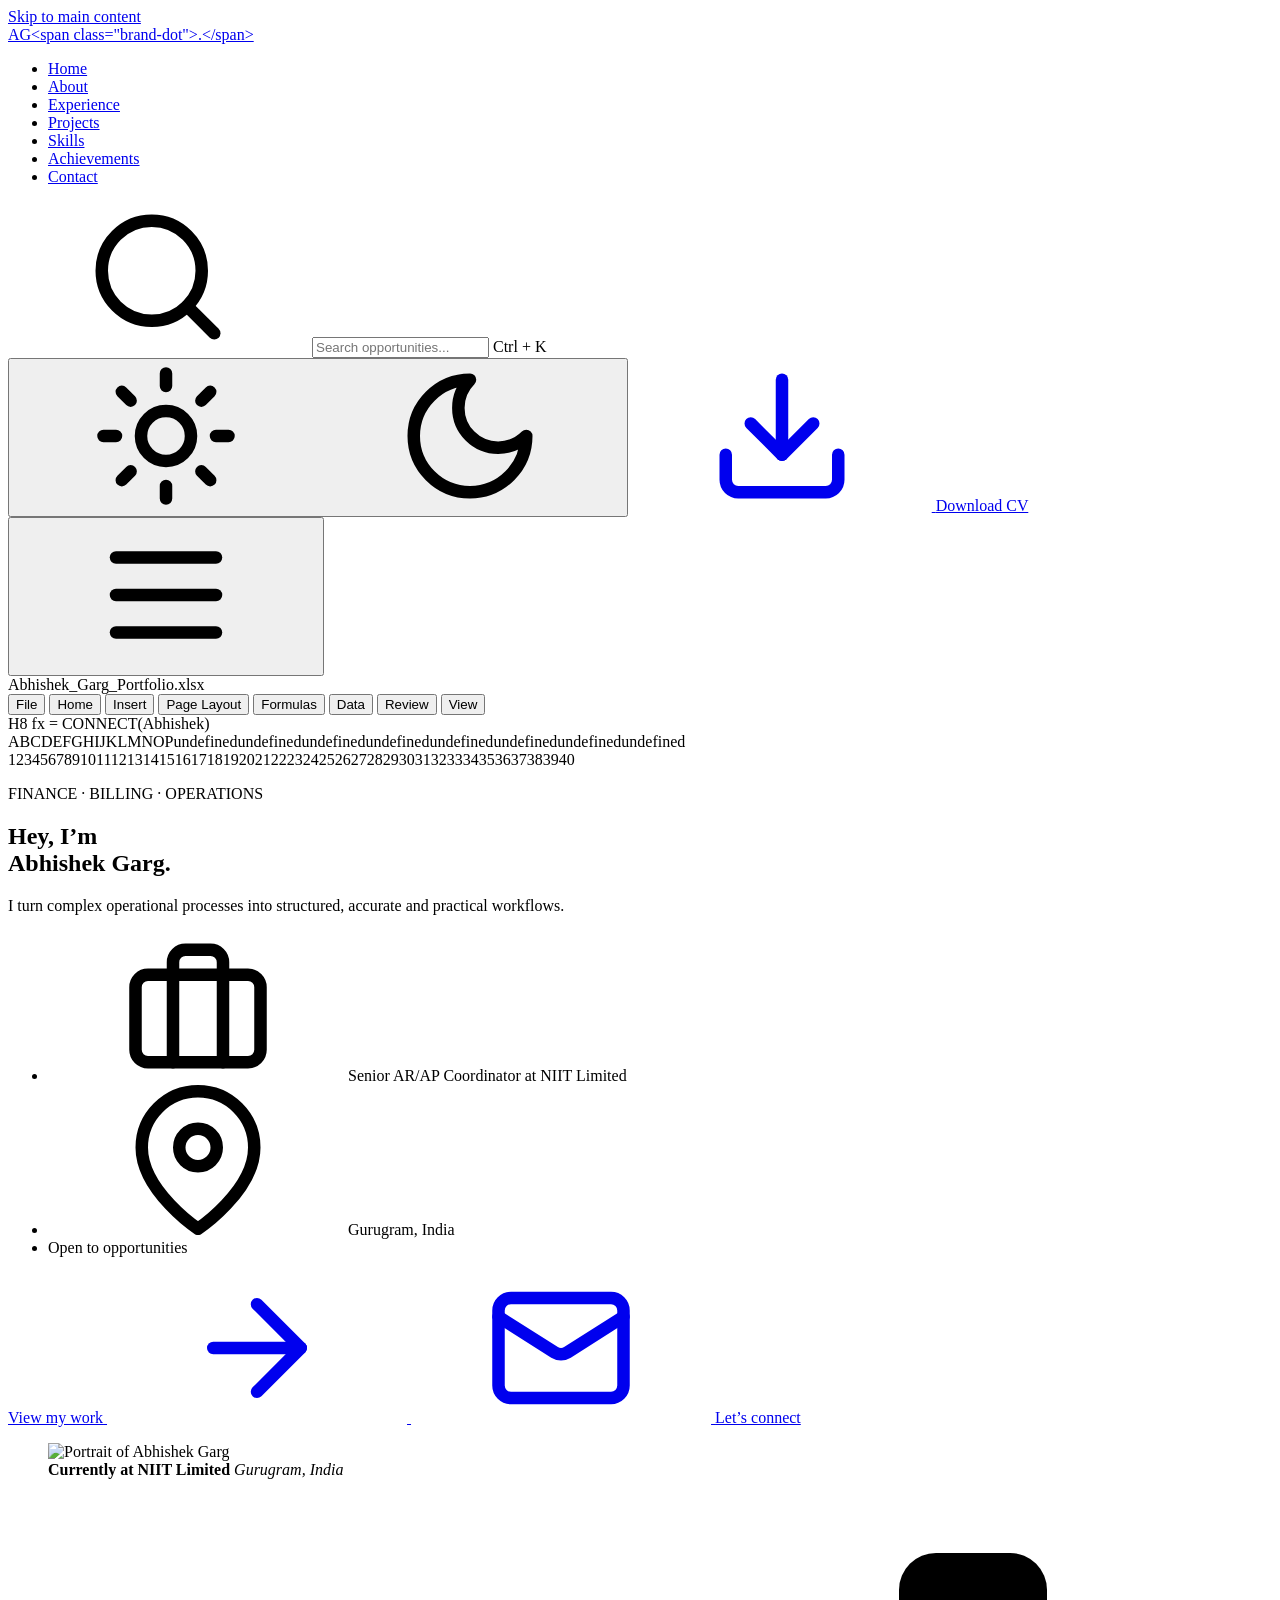
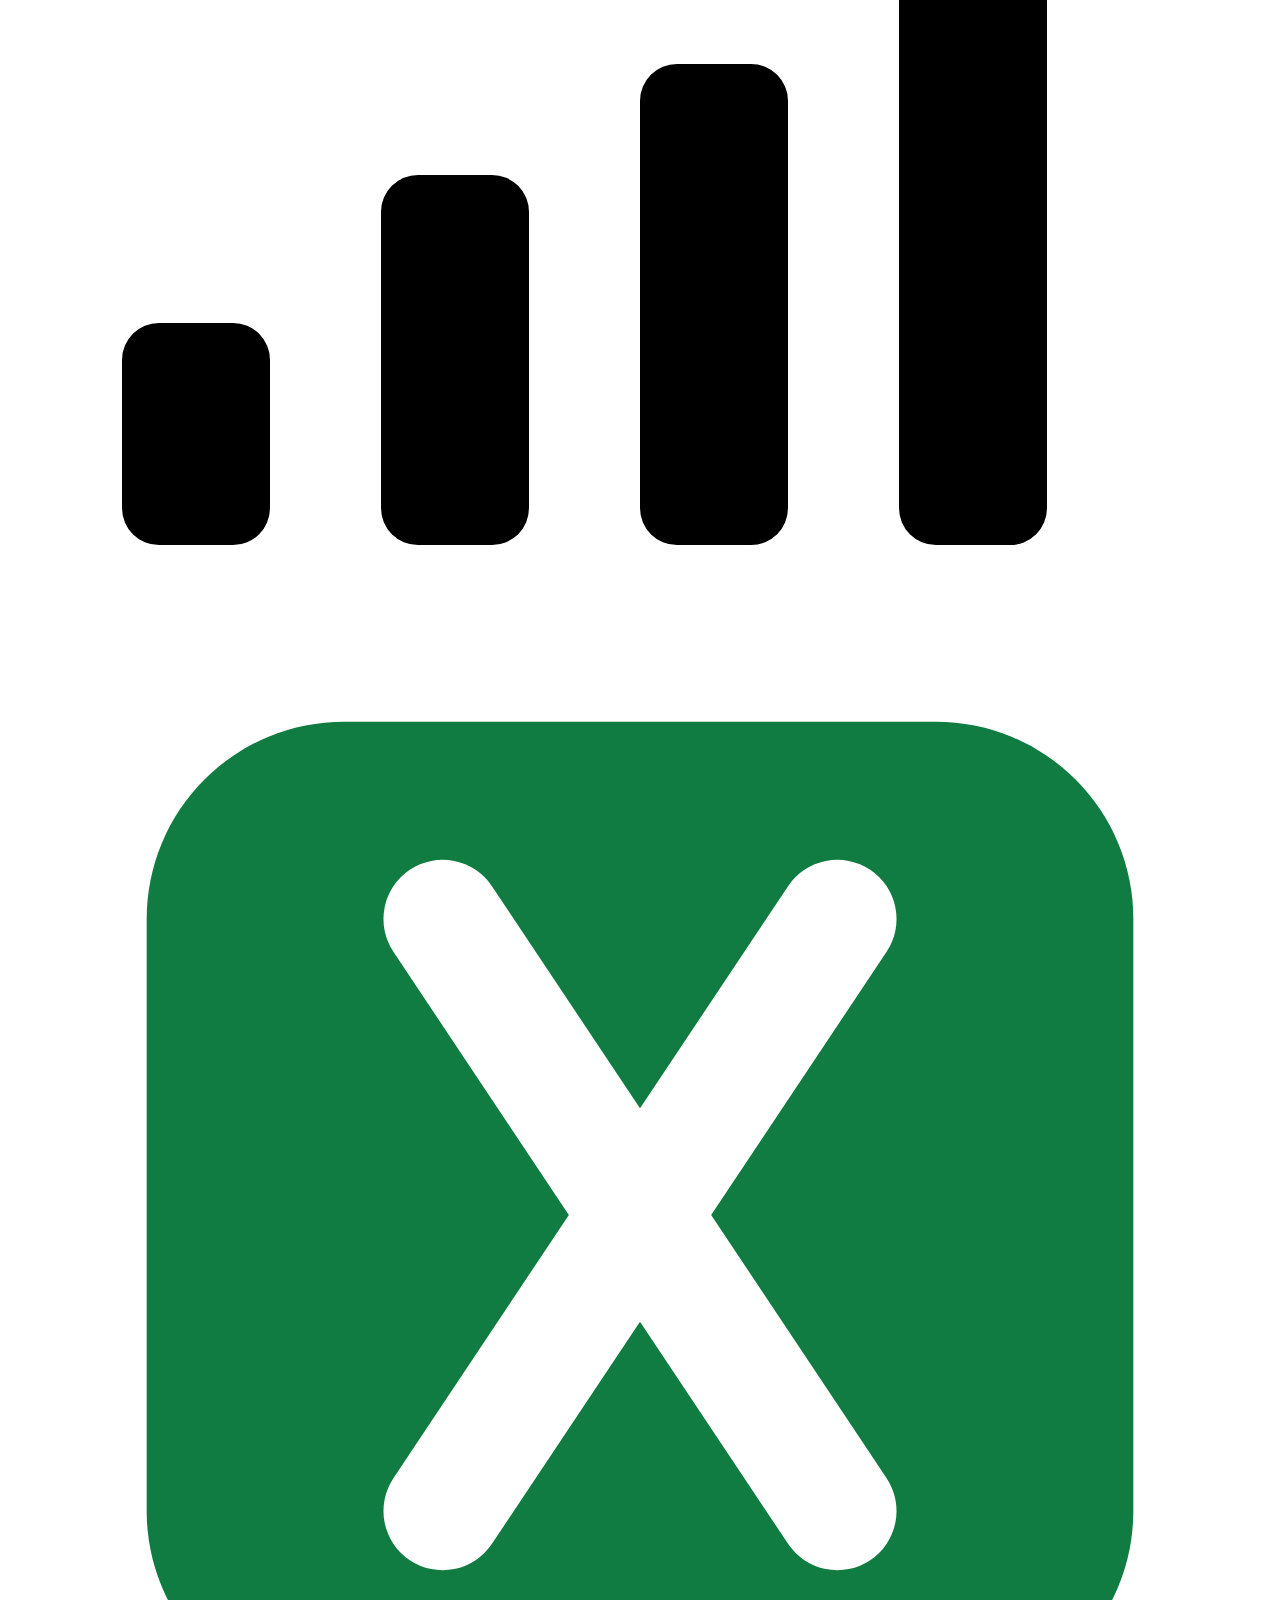
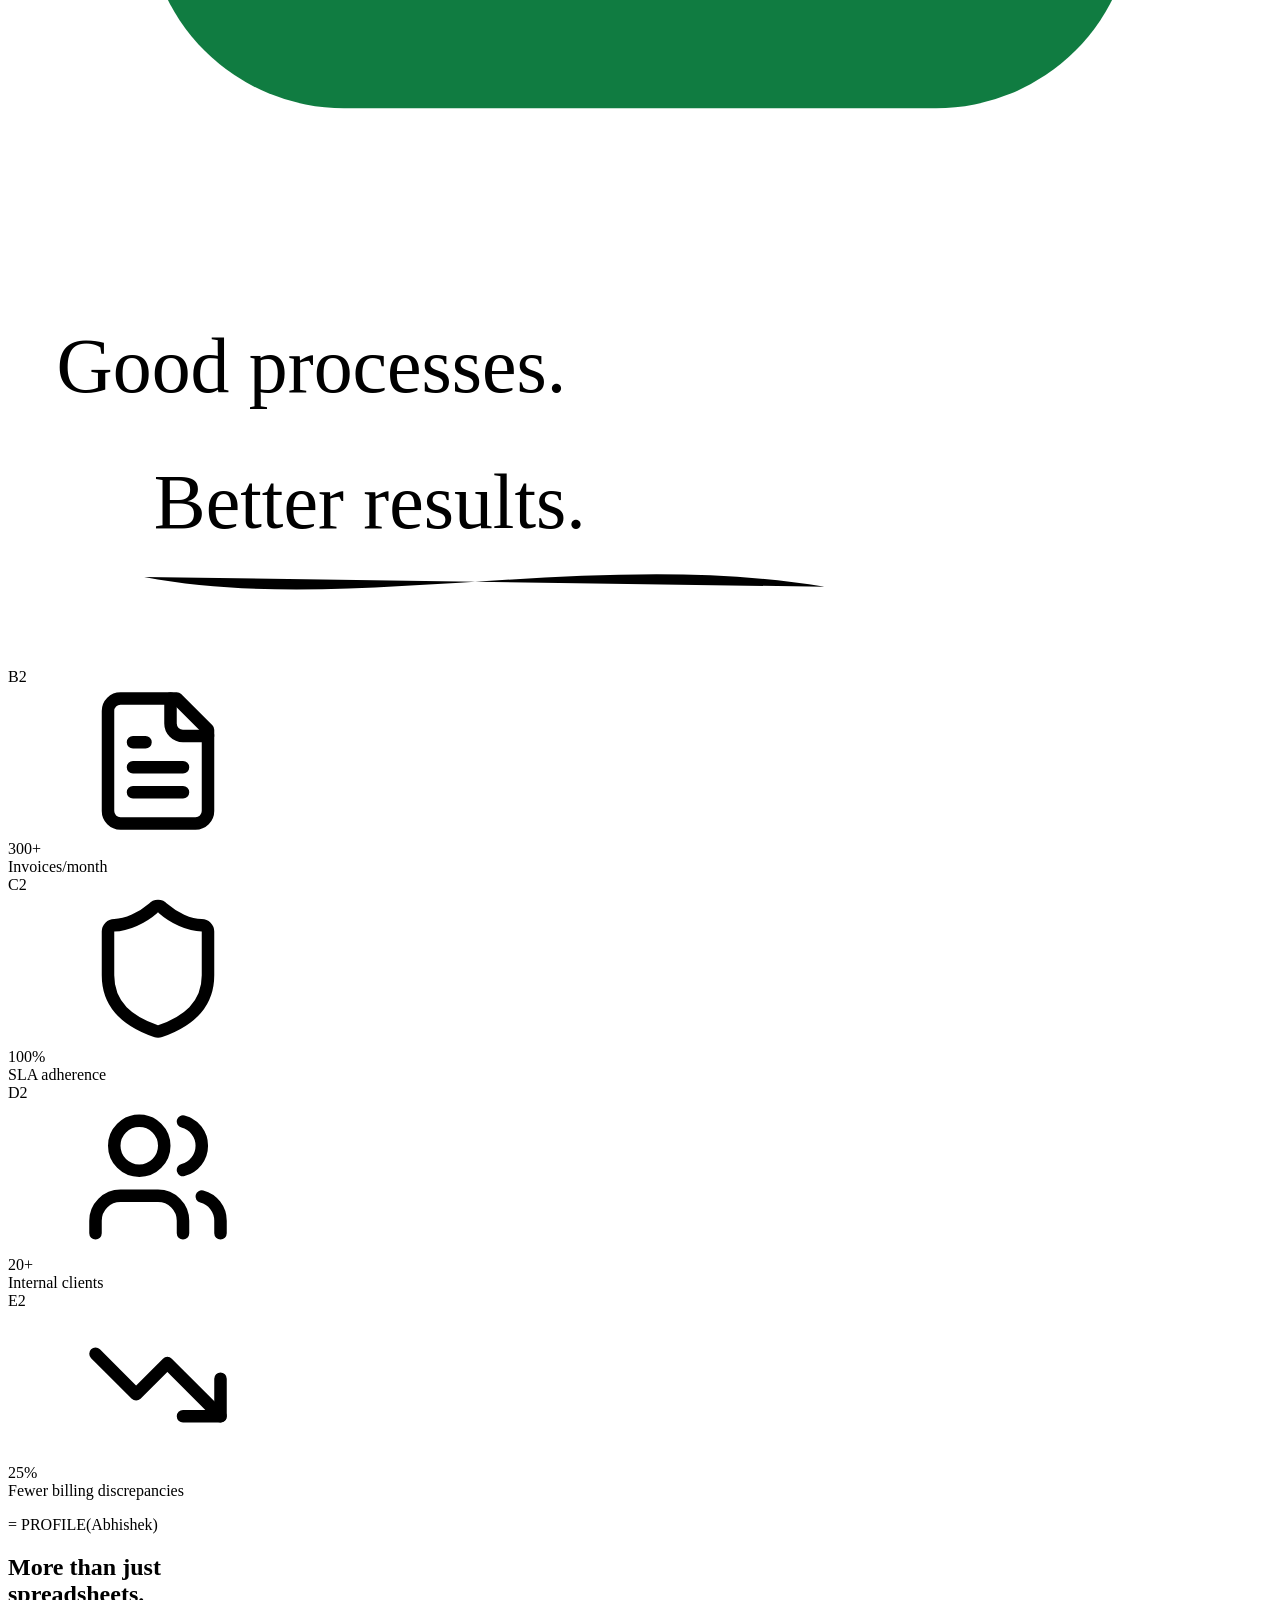
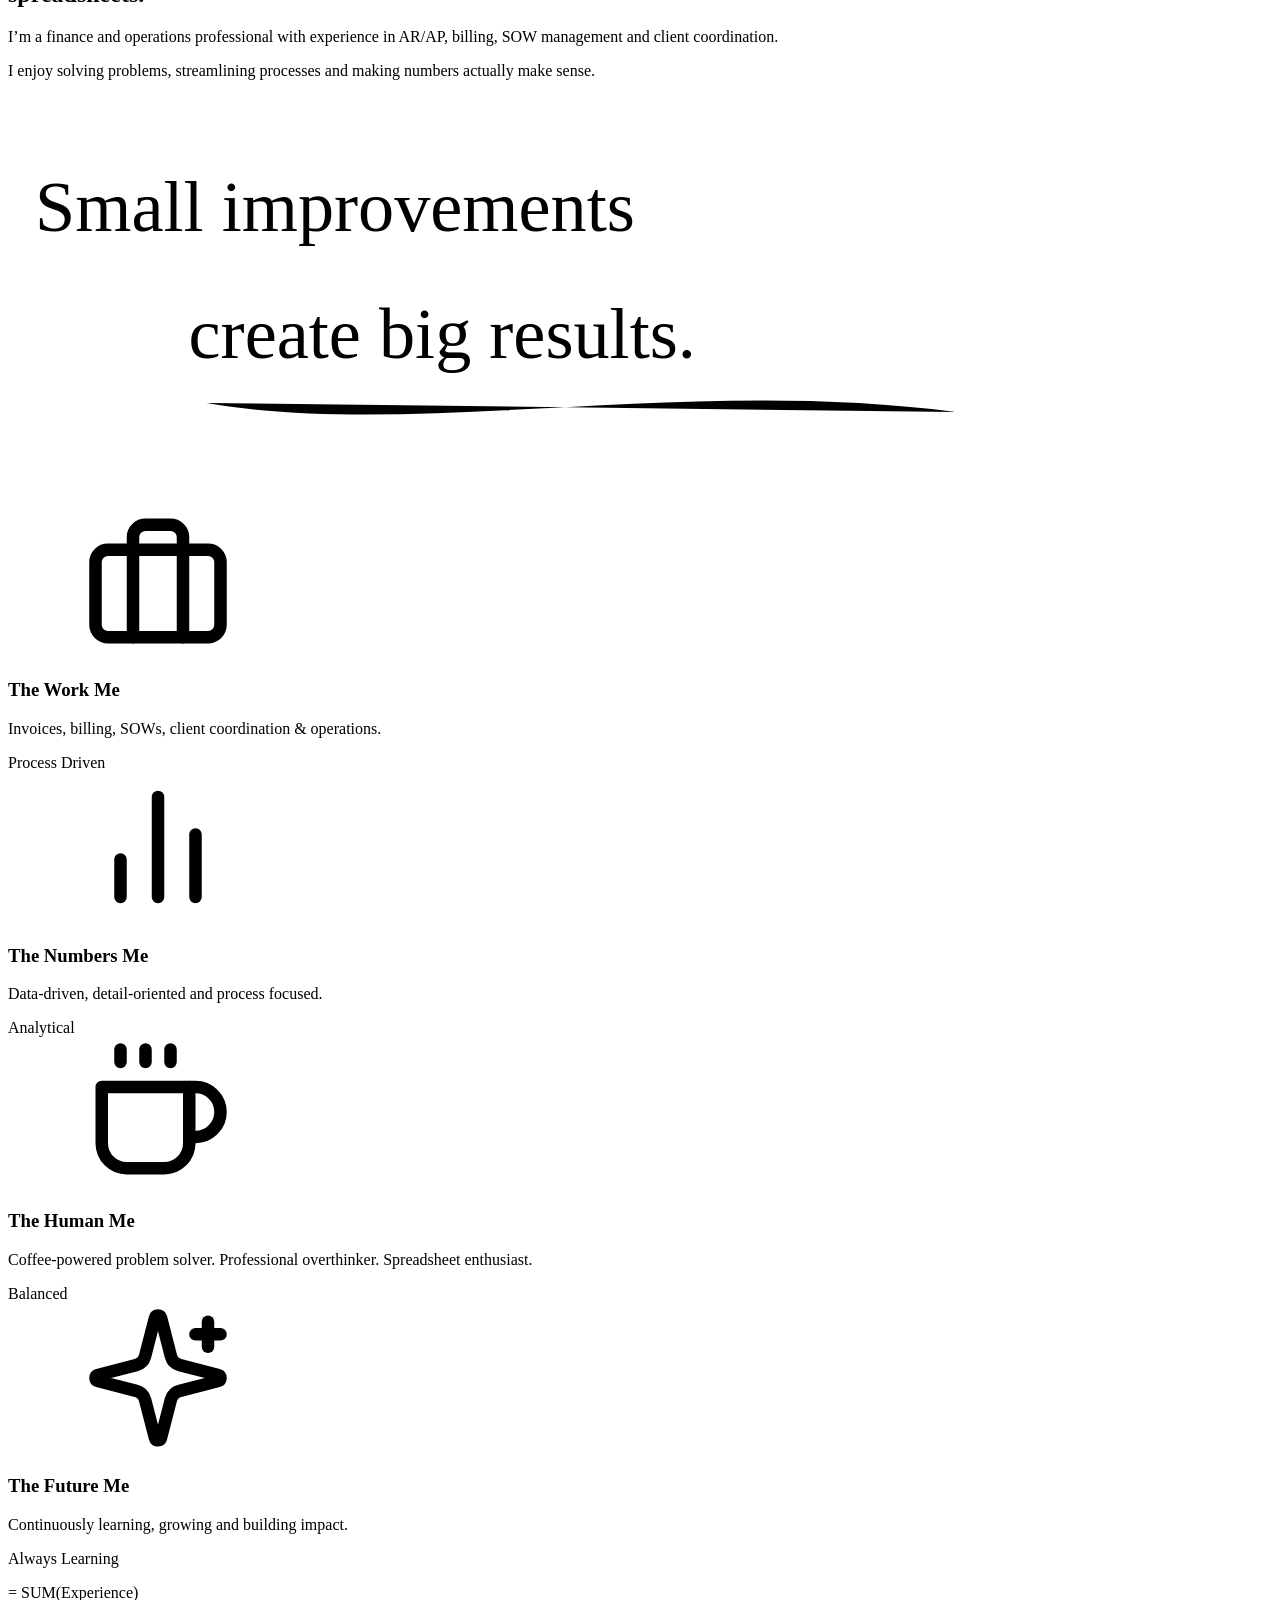
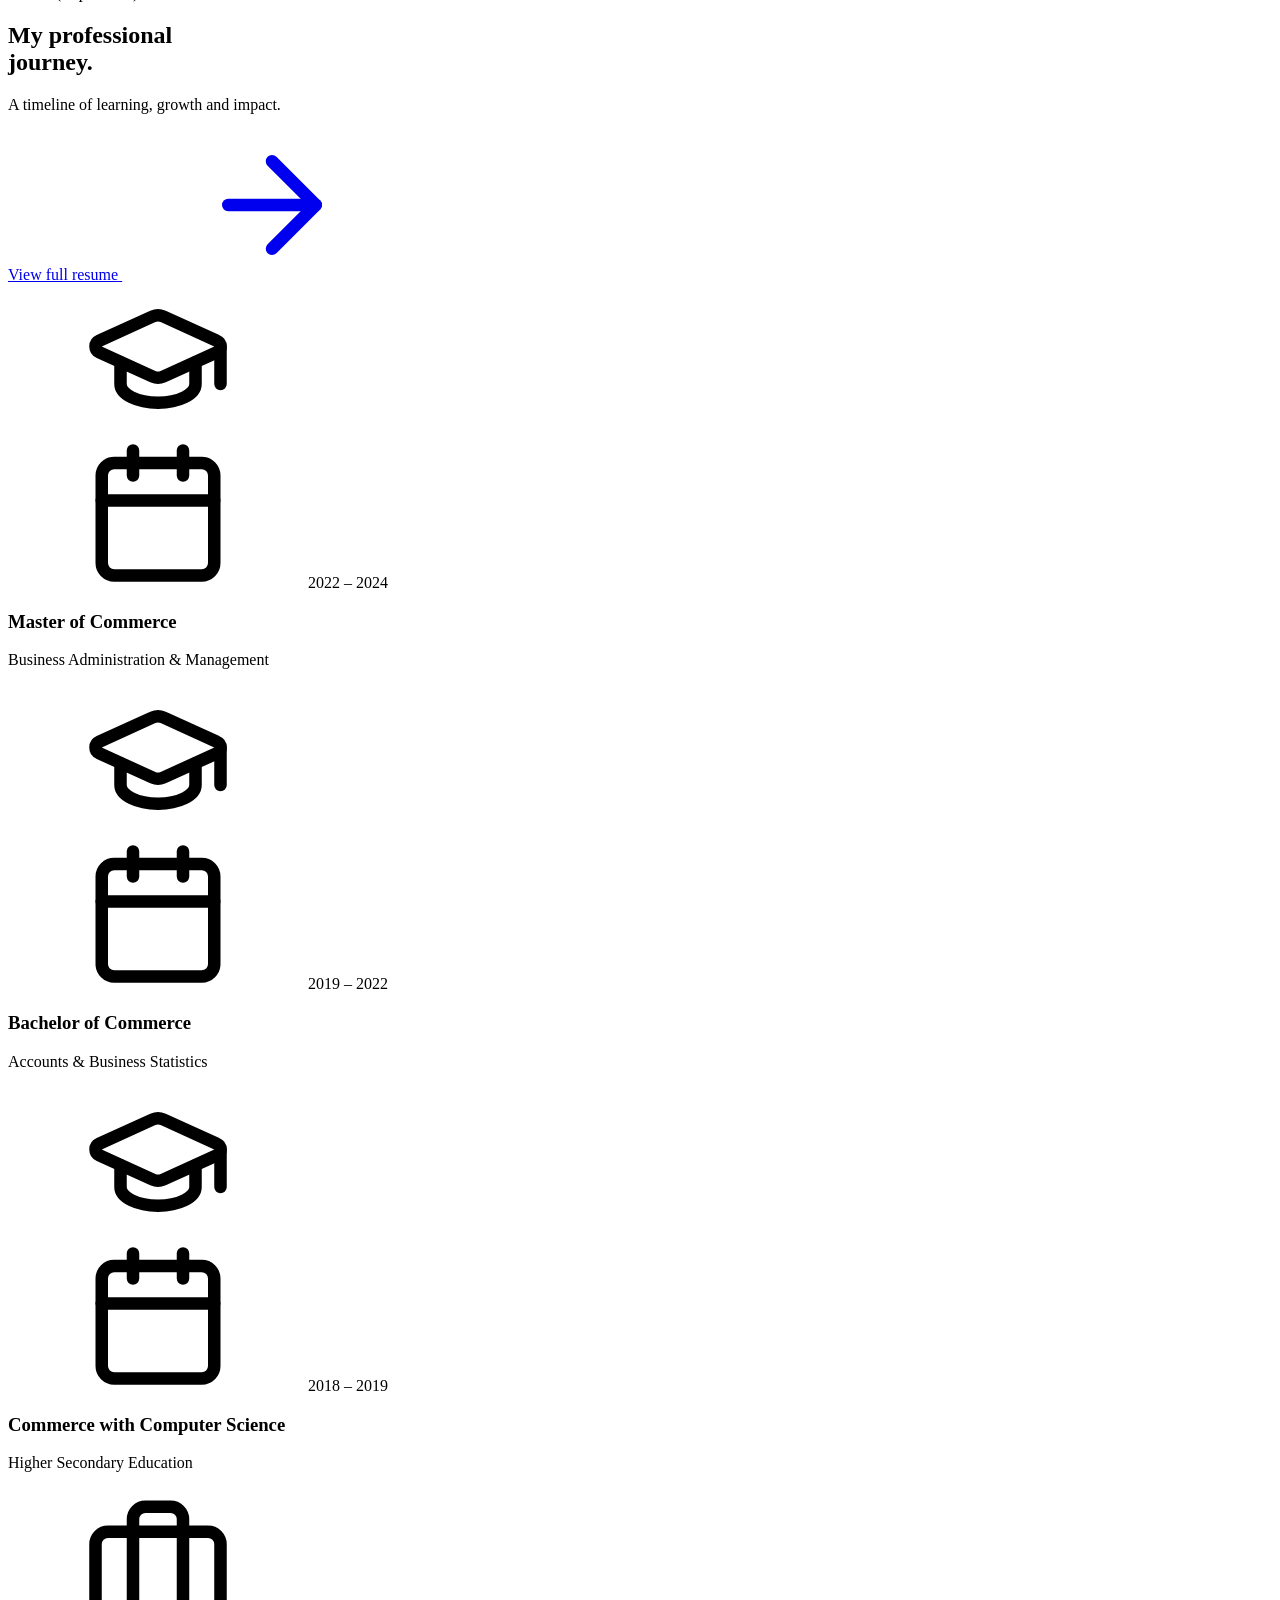
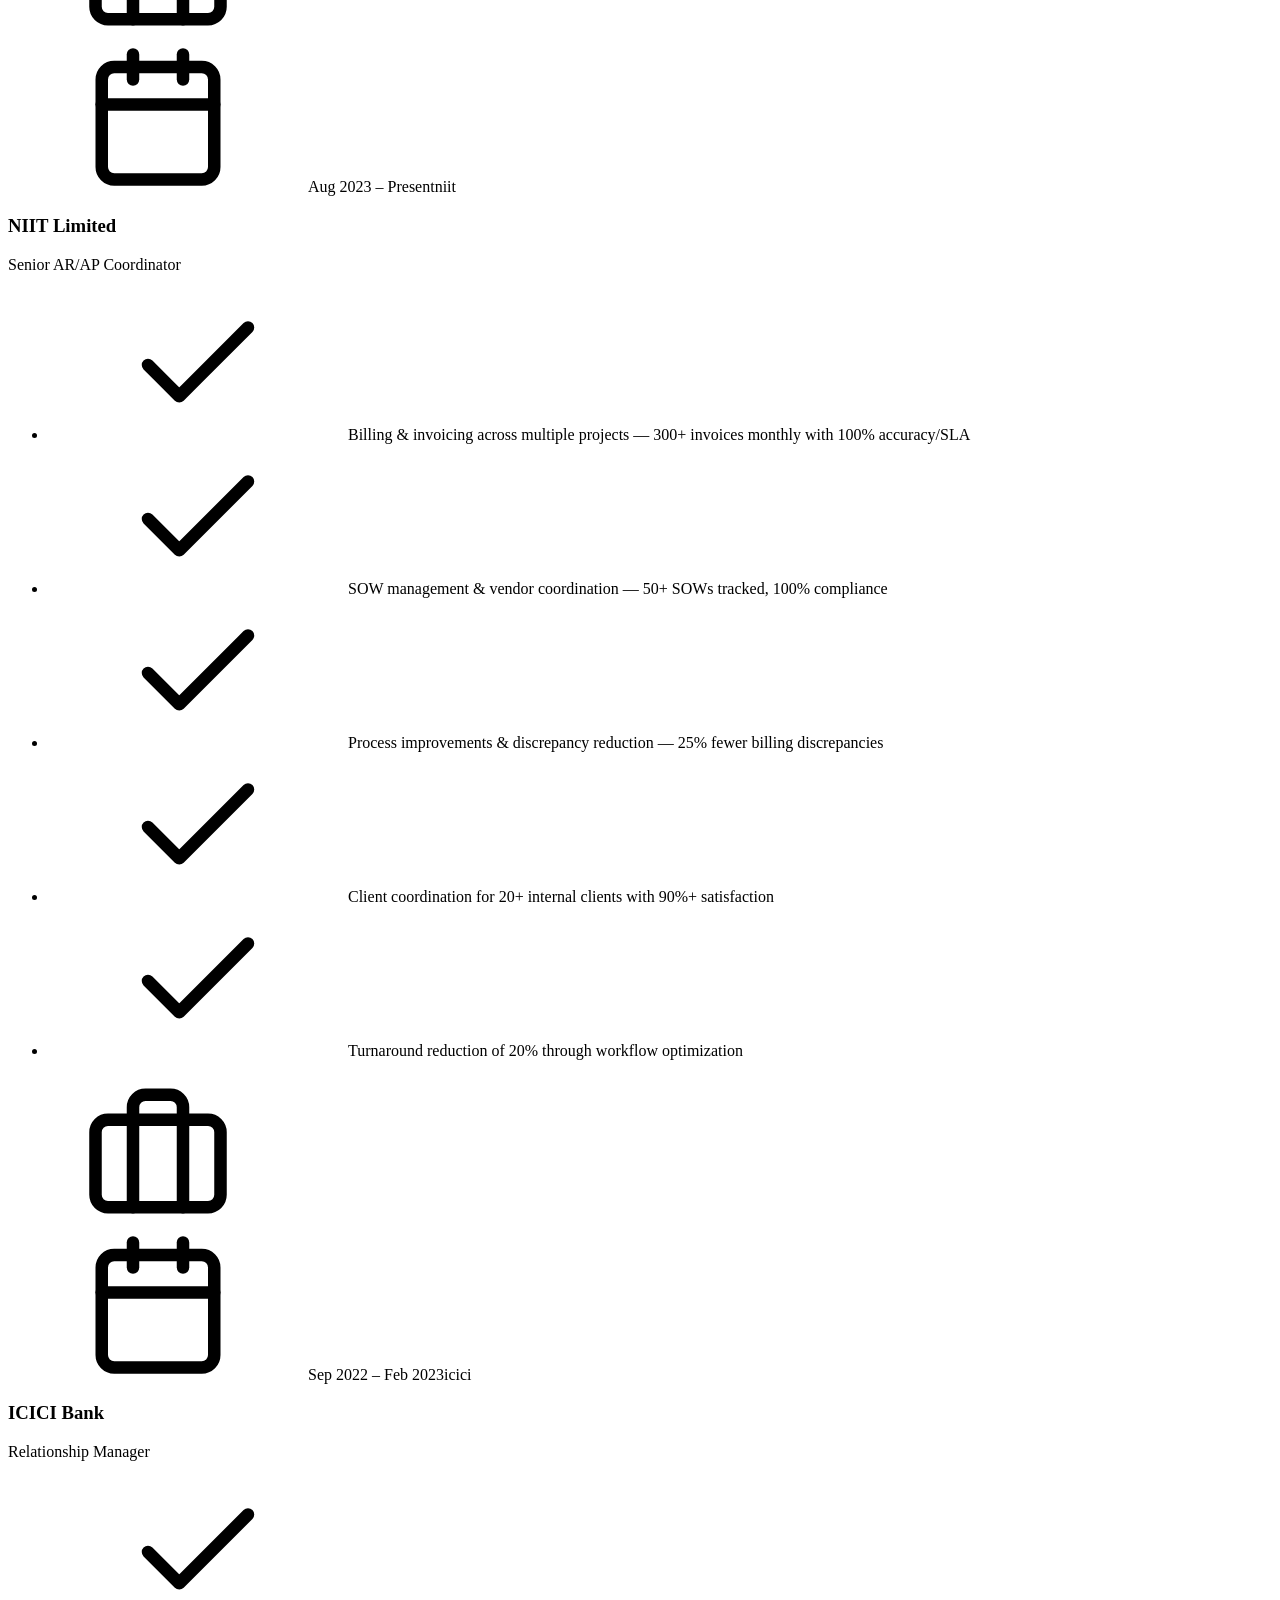
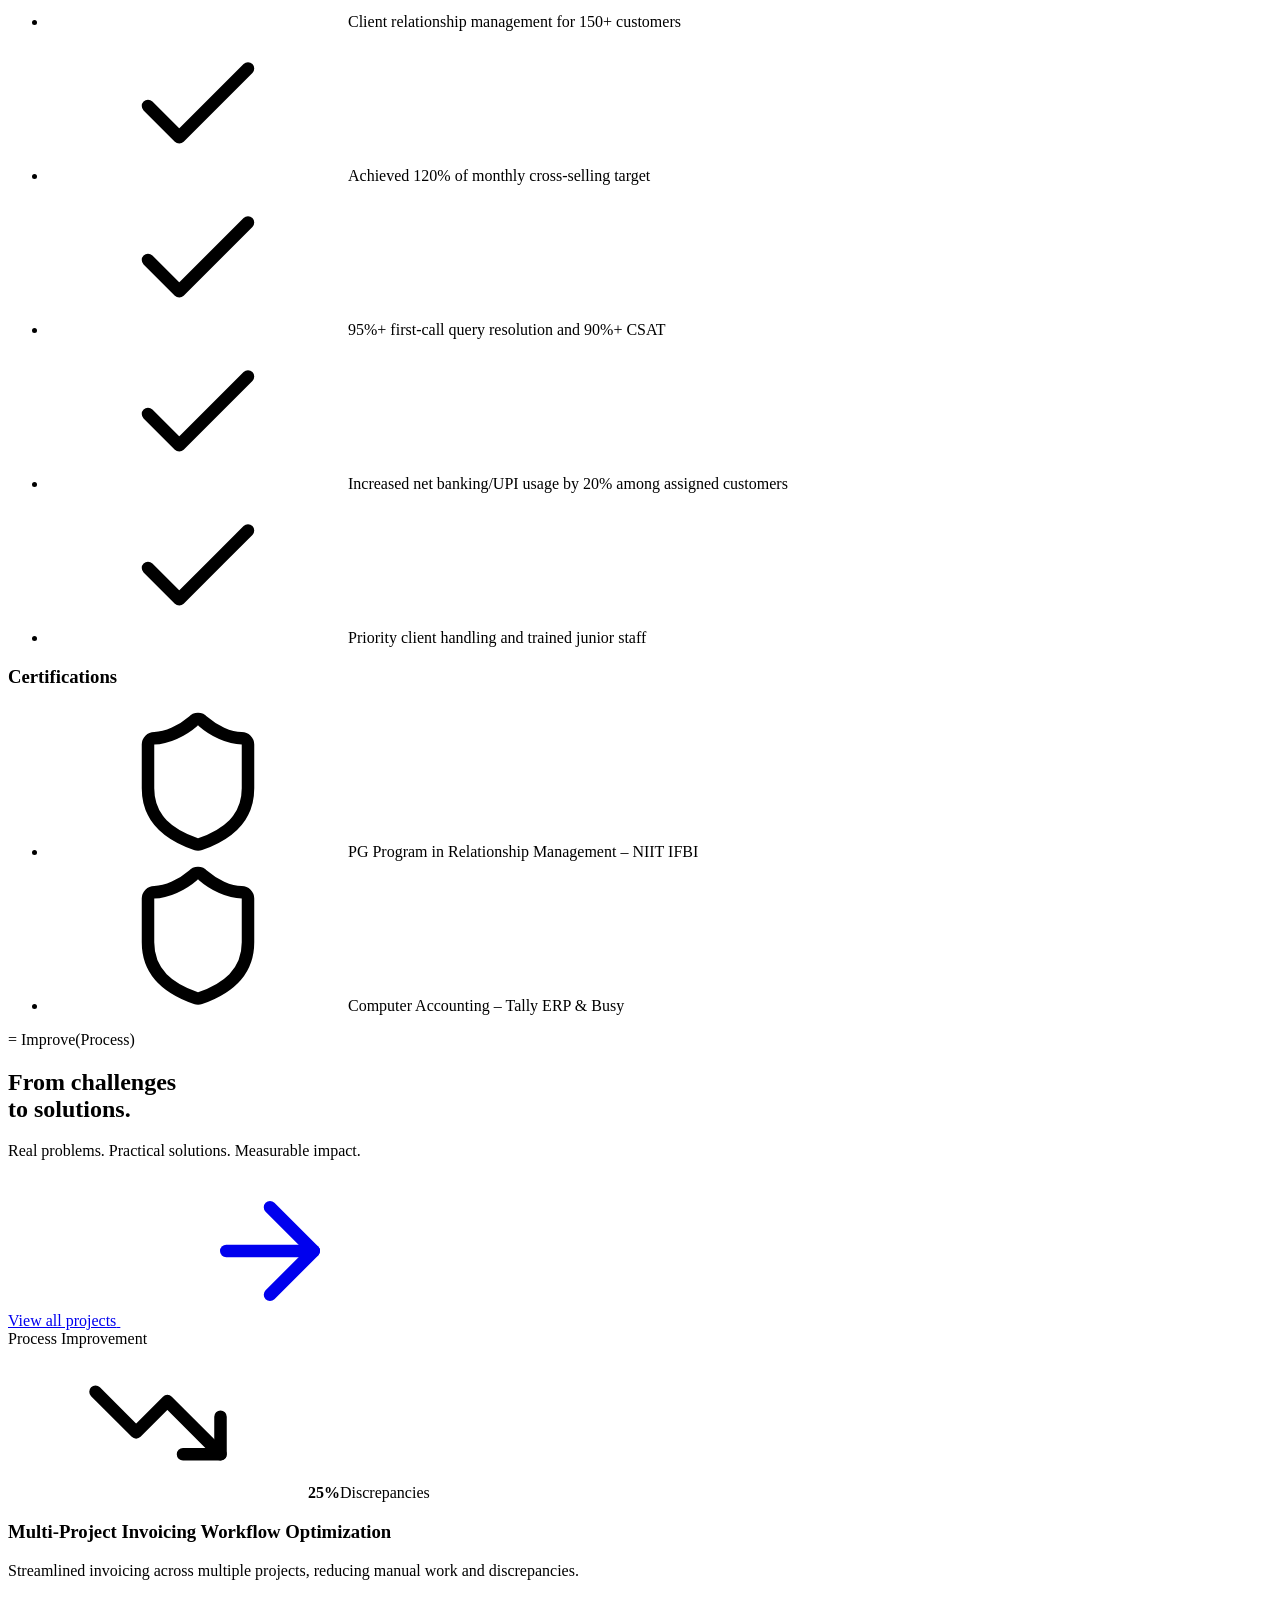
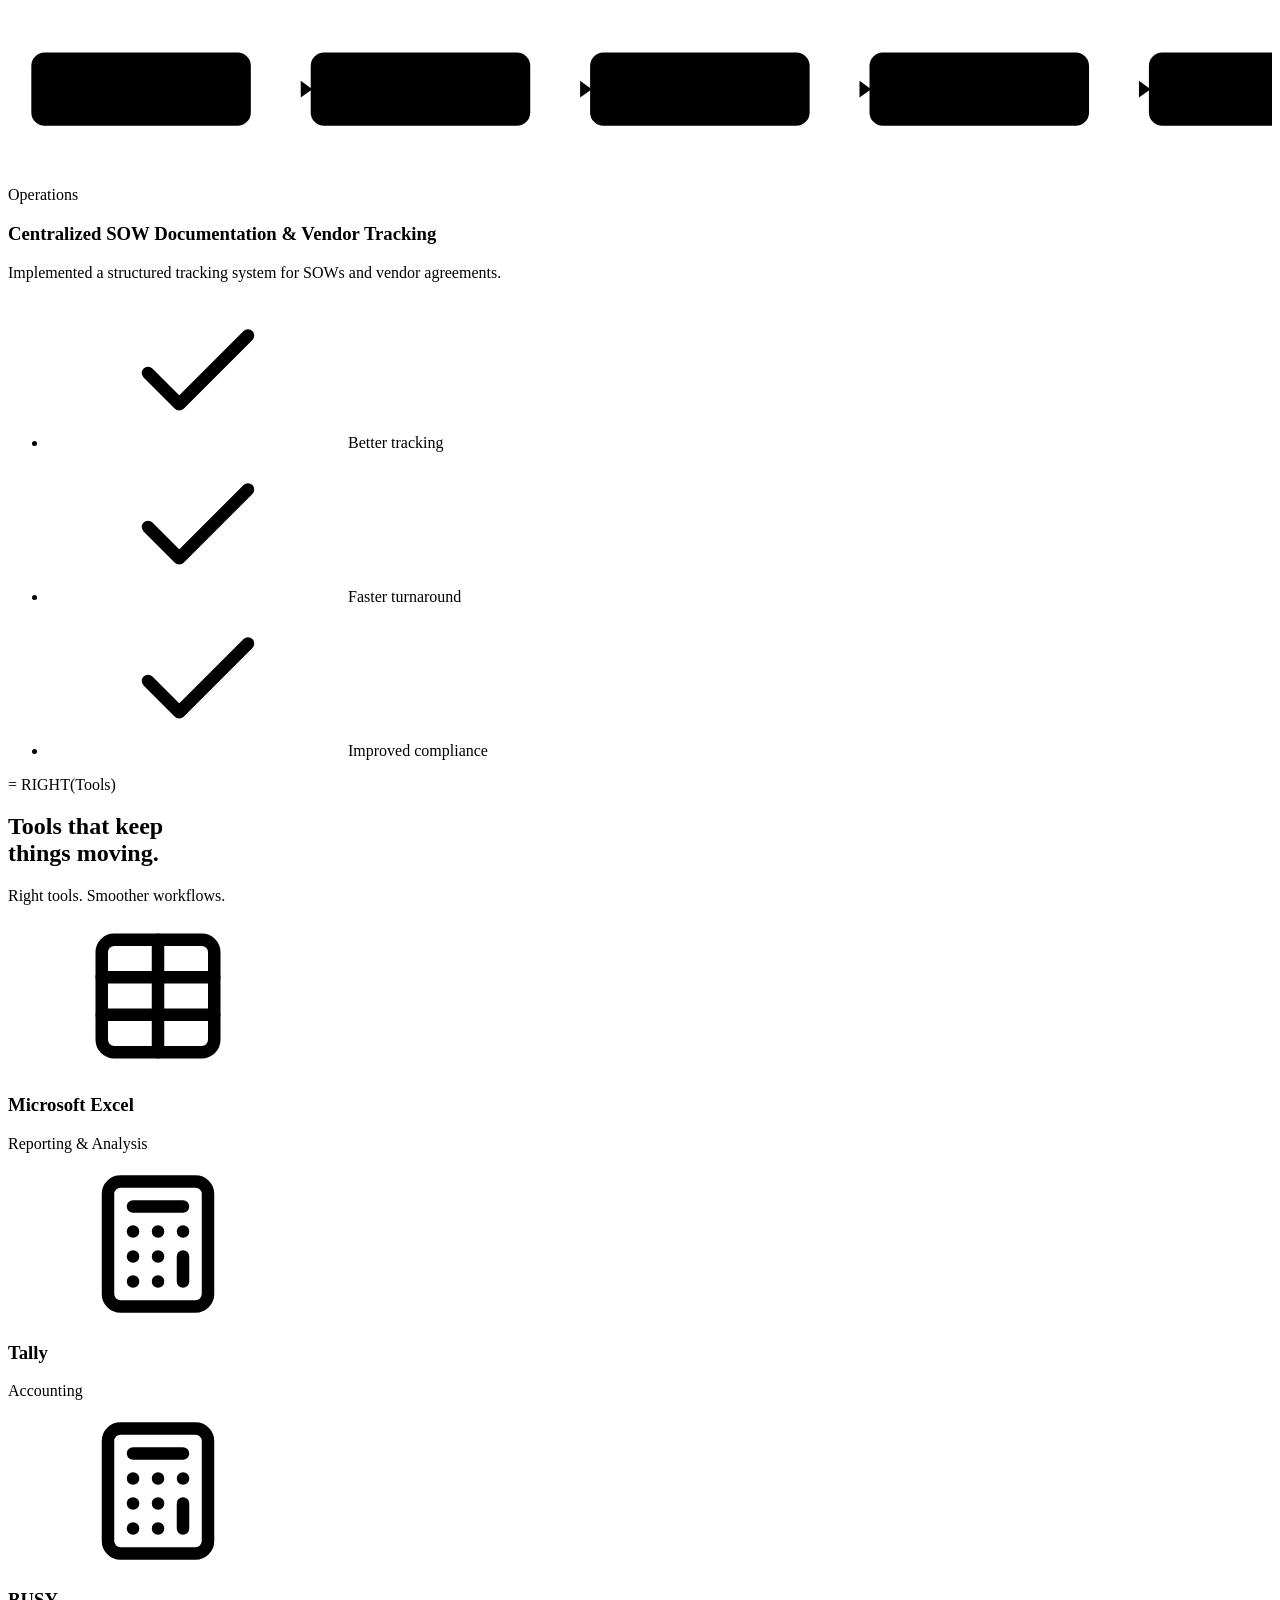
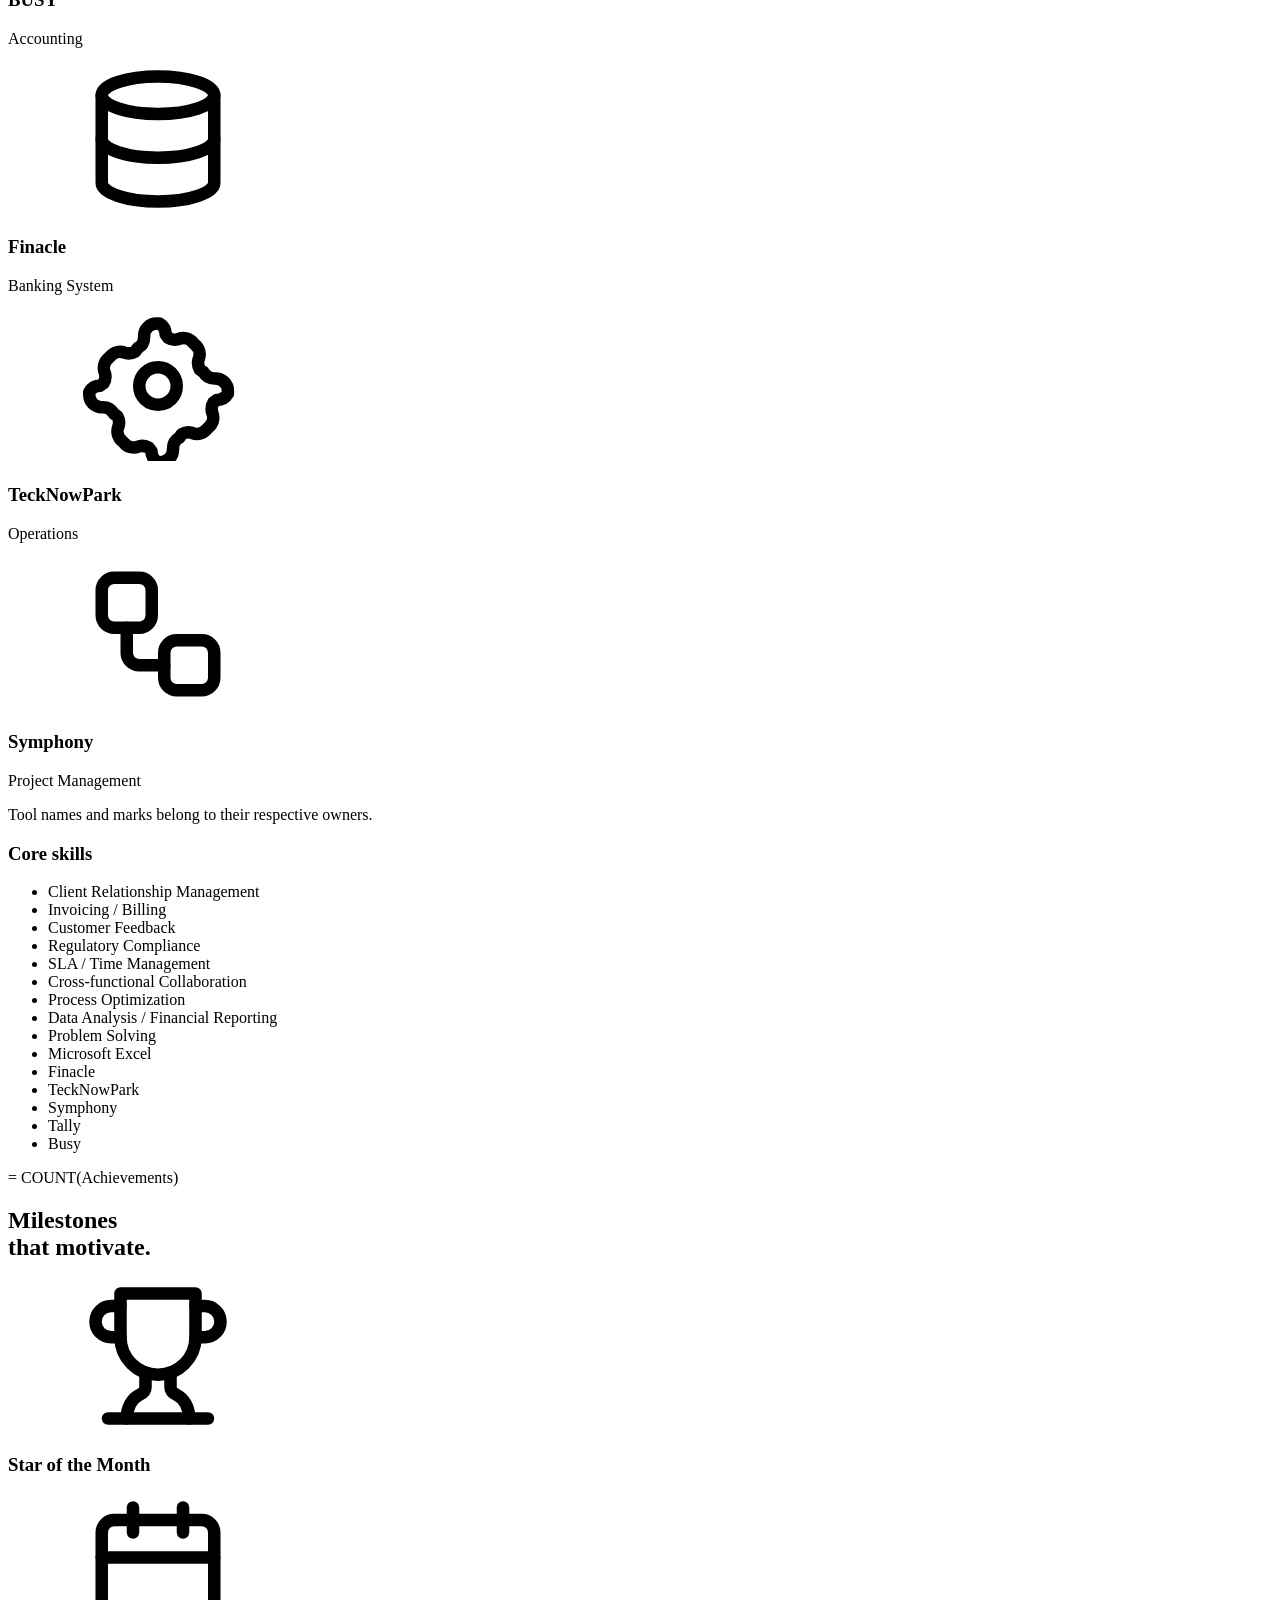
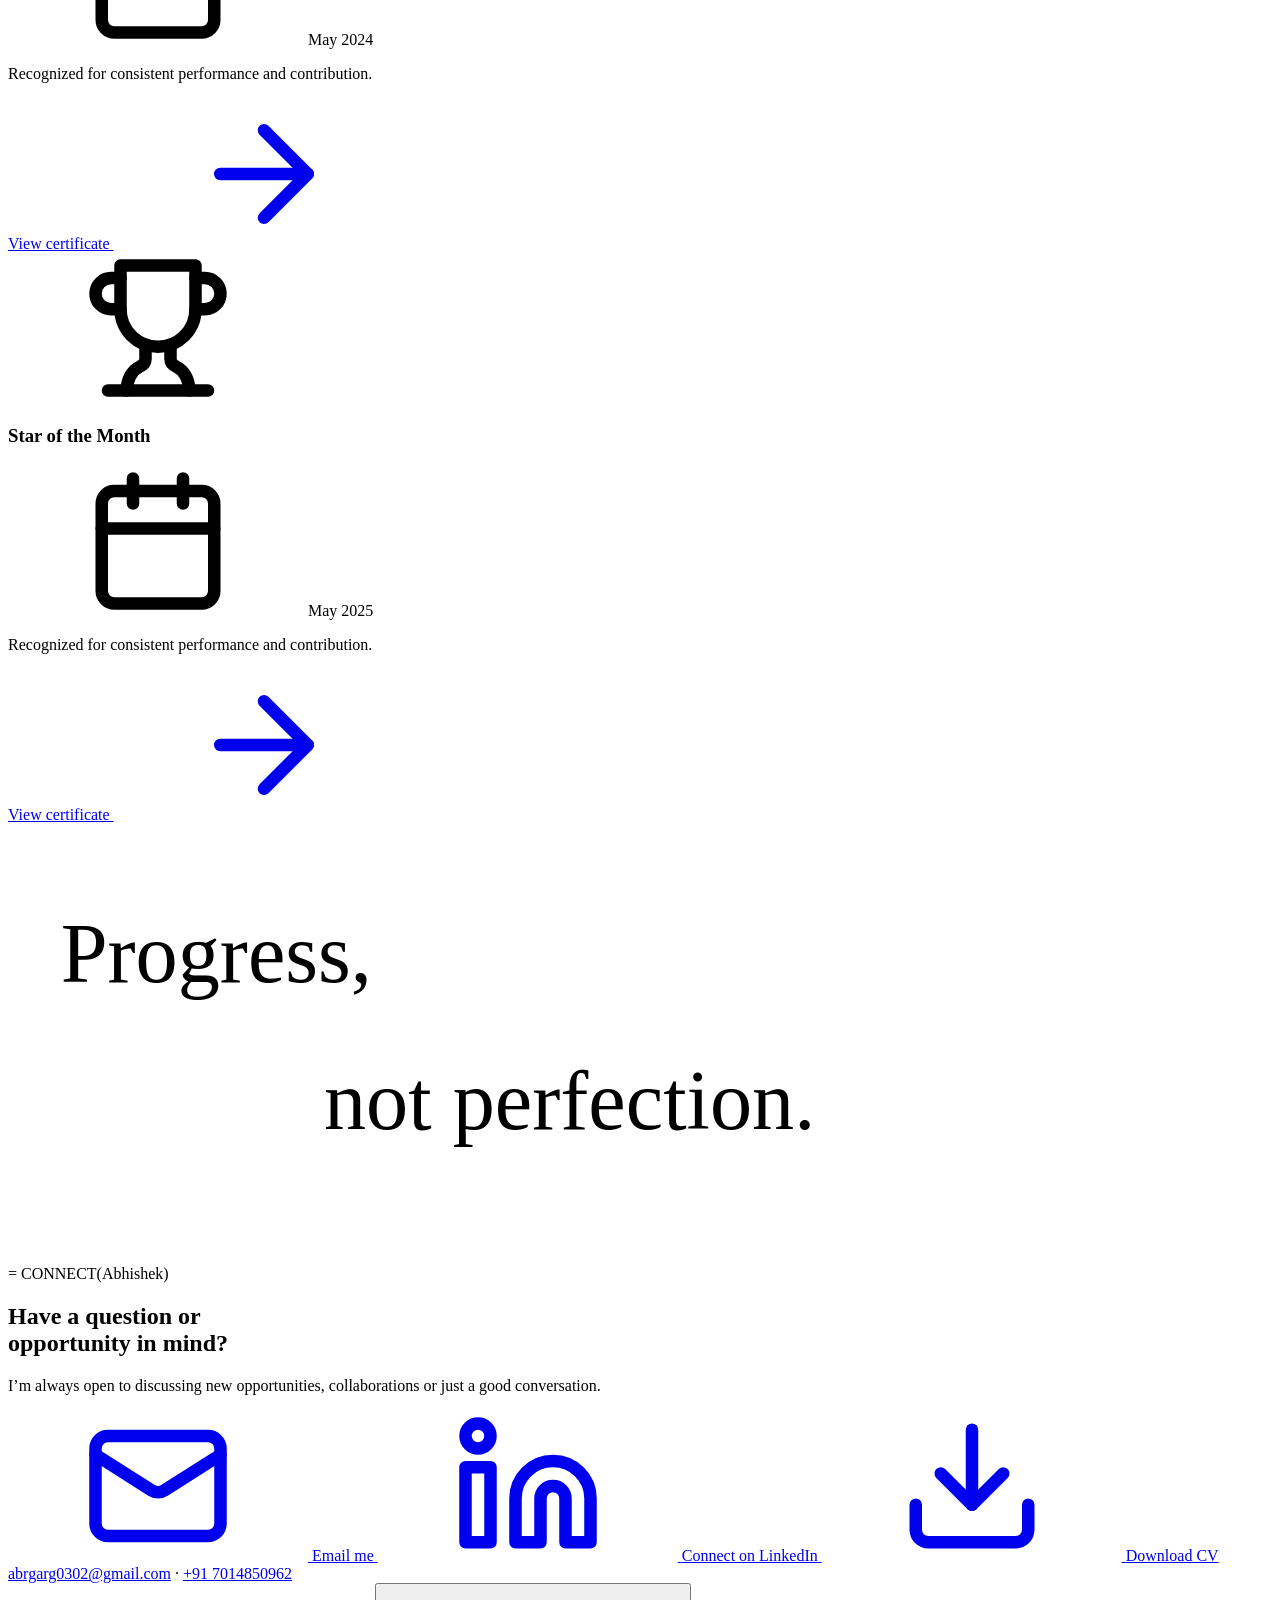
==== portfolio/index.html @ be2426ca "feat: index.html — full semantic markup, SVG sprite, SEO, Excel chrome" ====
<!DOCTYPE html>
<html lang="en" data-theme="light">
<head>
  <meta charset="UTF-8">
  <meta name="viewport" content="width=device-width, initial-scale=1.0">
  <title>Abhishek Garg | Senior AR/AP Coordinator</title>
  <meta name="description" content="Portfolio of Abhishek Garg, Senior AR/AP Coordinator specializing in billing, operations, SOW management and client coordination.">
  <meta name="theme-color" content="#107C41">

  <!--
    PUBLISH NOTE (GitHub Pages):
    When the final URL is known (https://<user>.github.io/<repo>/), uncomment and fill in:
    <link rel="canonical" href="https://<user>.github.io/<repo>/">
    <meta property="og:url" content="https://<user>.github.io/<repo>/">
    <meta property="og:image" content="https://<user>.github.io/<repo>/assets/profile/abhishek-profile.jpg">
  -->
  <meta property="og:type" content="website">
  <meta property="og:title" content="Abhishek Garg | Senior AR/AP Coordinator">
  <meta property="og:description" content="Portfolio of Abhishek Garg, Senior AR/AP Coordinator specializing in billing, operations, SOW management and client coordination.">

  <link rel="icon" type="image/svg+xml" href="assets/icons/favicon.svg">
  <link rel="stylesheet" href="styles.css">

  <script>
    /* Set theme before first paint to avoid a flash */
    (function () {
      try {
        var t = localStorage.getItem('ag-theme');
        if (t !== 'dark' && t !== 'light') {
          t = (window.matchMedia && window.matchMedia('(prefers-color-scheme: dark)').matches) ? 'dark' : 'light';
        }
        document.documentElement.setAttribute('data-theme', t);
      } catch (e) { document.documentElement.setAttribute('data-theme', 'light'); }
    })();
  </script>
</head>
<body>

  <a class="skip-link" href="#main">Skip to main content</a>

  <!-- ================= SVG ICON SPRITE (Lucide-style, 2px stroke) ================= -->
  <svg xmlns="http://www.w3.org/2000/svg" style="display:none" aria-hidden="true">
    <symbol id="i-home" viewBox="0 0 24 24" fill="none" stroke="currentColor" stroke-width="2" stroke-linecap="round" stroke-linejoin="round"><path d="M3 9l9-7 9 7v11a2 2 0 0 1-2 2H5a2 2 0 0 1-2-2z"/><polyline points="9 22 9 12 15 12 15 22"/></symbol>
    <symbol id="i-briefcase" viewBox="0 0 24 24" fill="none" stroke="currentColor" stroke-width="2" stroke-linecap="round" stroke-linejoin="round"><rect x="2" y="7" width="20" height="14" rx="2"/><path d="M16 21V5a2 2 0 0 0-2-2h-4a2 2 0 0 0-2 2v16"/></symbol>
    <symbol id="i-map-pin" viewBox="0 0 24 24" fill="none" stroke="currentColor" stroke-width="2" stroke-linecap="round" stroke-linejoin="round"><path d="M21 10c0 7-9 13-9 13s-9-6-9-13a9 9 0 0 1 18 0z"/><circle cx="12" cy="10" r="3"/></symbol>
    <symbol id="i-mail" viewBox="0 0 24 24" fill="none" stroke="currentColor" stroke-width="2" stroke-linecap="round" stroke-linejoin="round"><rect x="2" y="4" width="20" height="16" rx="2"/><path d="m22 7-8.97 5.7a1.94 1.94 0 0 1-2.06 0L2 7"/></symbol>
    <symbol id="i-linkedin" viewBox="0 0 24 24" fill="none" stroke="currentColor" stroke-width="2" stroke-linecap="round" stroke-linejoin="round"><path d="M16 8a6 6 0 0 1 6 6v7h-4v-7a2 2 0 0 0-2-2 2 2 0 0 0-2 2v7h-4v-7a6 6 0 0 1 6-6z"/><rect x="2" y="9" width="4" height="12"/><circle cx="4" cy="4" r="2"/></symbol>
    <symbol id="i-download" viewBox="0 0 24 24" fill="none" stroke="currentColor" stroke-width="2" stroke-linecap="round" stroke-linejoin="round"><path d="M21 15v4a2 2 0 0 1-2 2H5a2 2 0 0 1-2-2v-4"/><polyline points="7 10 12 15 17 10"/><line x1="12" y1="15" x2="12" y2="3"/></symbol>
    <symbol id="i-search" viewBox="0 0 24 24" fill="none" stroke="currentColor" stroke-width="2" stroke-linecap="round" stroke-linejoin="round"><circle cx="11" cy="11" r="8"/><line x1="21" y1="21" x2="16.65" y2="16.65"/></symbol>
    <symbol id="i-sun" viewBox="0 0 24 24" fill="none" stroke="currentColor" stroke-width="2" stroke-linecap="round" stroke-linejoin="round"><circle cx="12" cy="12" r="4"/><path d="M12 2v2M12 20v2M4.93 4.93l1.41 1.41M17.66 17.66l1.41 1.41M2 12h2M20 12h2M6.34 17.66l-1.41 1.41M19.07 4.93l-1.41 1.41"/></symbol>
    <symbol id="i-moon" viewBox="0 0 24 24" fill="none" stroke="currentColor" stroke-width="2" stroke-linecap="round" stroke-linejoin="round"><path d="M12 3a6 6 0 0 0 9 9 9 9 0 1 1-9-9Z"/></symbol>
    <symbol id="i-bar-chart" viewBox="0 0 24 24" fill="none" stroke="currentColor" stroke-width="2" stroke-linecap="round" stroke-linejoin="round"><line x1="18" y1="20" x2="18" y2="10"/><line x1="12" y1="20" x2="12" y2="4"/><line x1="6" y1="20" x2="6" y2="14"/></symbol>
    <symbol id="i-shield" viewBox="0 0 24 24" fill="none" stroke="currentColor" stroke-width="2" stroke-linecap="round" stroke-linejoin="round"><path d="M20 13c0 5-3.5 7.5-7.66 8.95a1 1 0 0 1-.67-.01C7.5 20.5 4 18 4 13V6a1 1 0 0 1 1-1c2 0 4.5-1.2 6.24-2.72a1 1 0 0 1 1.52 0C14.51 3.81 17 5 19 5a1 1 0 0 1 1 1z"/></symbol>
    <symbol id="i-users" viewBox="0 0 24 24" fill="none" stroke="currentColor" stroke-width="2" stroke-linecap="round" stroke-linejoin="round"><path d="M16 21v-2a4 4 0 0 0-4-4H6a4 4 0 0 0-4 4v2"/><circle cx="9" cy="7" r="4"/><path d="M22 21v-2a4 4 0 0 0-3-3.87"/><path d="M16 3.13a4 4 0 0 1 0 7.75"/></symbol>
    <symbol id="i-file-text" viewBox="0 0 24 24" fill="none" stroke="currentColor" stroke-width="2" stroke-linecap="round" stroke-linejoin="round"><path d="M15 2H6a2 2 0 0 0-2 2v16a2 2 0 0 0 2 2h12a2 2 0 0 0 2-2V7Z"/><path d="M14 2v4a2 2 0 0 0 2 2h4"/><path d="M16 13H8M16 17H8M10 9H8"/></symbol>
    <symbol id="i-workflow" viewBox="0 0 24 24" fill="none" stroke="currentColor" stroke-width="2" stroke-linecap="round" stroke-linejoin="round"><rect x="3" y="3" width="8" height="8" rx="2"/><path d="M7 11v4a2 2 0 0 0 2 2h4"/><rect x="13" y="13" width="8" height="8" rx="2"/></symbol>
    <symbol id="i-wrench" viewBox="0 0 24 24" fill="none" stroke="currentColor" stroke-width="2" stroke-linecap="round" stroke-linejoin="round"><path d="M14.7 6.3a1 1 0 0 0 0 1.4l1.6 1.6a1 1 0 0 0 1.4 0l3.77-3.77a6 6 0 0 1-7.94 7.94l-6.91 6.91a2.12 2.12 0 0 1-3-3l6.91-6.91a6 6 0 0 1 7.94-7.94l-3.76 3.76z"/></symbol>
    <symbol id="i-trophy" viewBox="0 0 24 24" fill="none" stroke="currentColor" stroke-width="2" stroke-linecap="round" stroke-linejoin="round"><path d="M6 9H4.5a2.5 2.5 0 0 1 0-5H6"/><path d="M18 9h1.5a2.5 2.5 0 0 0 0-5H18"/><path d="M4 22h16"/><path d="M10 14.66V17c0 .55-.47.98-.97 1.21C7.85 18.75 7 20.24 7 22"/><path d="M14 14.66V17c0 .55.47.98.97 1.21C16.15 18.75 17 20.24 17 22"/><path d="M18 2H6v7a6 6 0 0 0 12 0V2Z"/></symbol>
    <symbol id="i-graduation-cap" viewBox="0 0 24 24" fill="none" stroke="currentColor" stroke-width="2" stroke-linecap="round" stroke-linejoin="round"><path d="M21.42 10.922a1 1 0 0 0-.019-1.838L12.83 5.18a2 2 0 0 0-1.66 0L2.6 9.08a1 1 0 0 0 0 1.832l8.57 3.908a2 2 0 0 0 1.66 0z"/><path d="M22 10v6"/><path d="M6 12.5V16a6 3 0 0 0 12 0v-3.5"/></symbol>
    <symbol id="i-arrow-right" viewBox="0 0 24 24" fill="none" stroke="currentColor" stroke-width="2" stroke-linecap="round" stroke-linejoin="round"><path d="M5 12h14"/><path d="m12 5 7 7-7 7"/></symbol>
    <symbol id="i-check" viewBox="0 0 24 24" fill="none" stroke="currentColor" stroke-width="2" stroke-linecap="round" stroke-linejoin="round"><path d="M20 6 9 17l-5-5"/></symbol>
    <symbol id="i-plus" viewBox="0 0 24 24" fill="none" stroke="currentColor" stroke-width="2" stroke-linecap="round" stroke-linejoin="round"><path d="M5 12h14"/><path d="M12 5v14"/></symbol>
    <symbol id="i-menu" viewBox="0 0 24 24" fill="none" stroke="currentColor" stroke-width="2" stroke-linecap="round" stroke-linejoin="round"><line x1="4" y1="12" x2="20" y2="12"/><line x1="4" y1="6" x2="20" y2="6"/><line x1="4" y1="18" x2="20" y2="18"/></symbol>
    <symbol id="i-x" viewBox="0 0 24 24" fill="none" stroke="currentColor" stroke-width="2" stroke-linecap="round" stroke-linejoin="round"><path d="M18 6 6 18"/><path d="m6 6 12 12"/></symbol>
    <symbol id="i-settings" viewBox="0 0 24 24" fill="none" stroke="currentColor" stroke-width="2" stroke-linecap="round" stroke-linejoin="round"><path d="M12.22 2h-.44a2 2 0 0 0-2 2v.18a2 2 0 0 1-1 1.73l-.43.58a2 2 0 0 1-1.53.22l-.17-.06a2 2 0 0 0-2.28.62l-.28.28a2 2 0 0 0-.62 2.28l.06.17a2 2 0 0 1-.22 1.53l-.58.43a2 2 0 0 0-1.73 1v.44a2 2 0 0 0 2 2h.18a2 2 0 0 1 1.73 1l.58.43a2 2 0 0 1 .22 1.53l-.06.17a2 2 0 0 0 .62 2.28l.28.28a2 2 0 0 0 2.28.62l.17-.06a2 2 0 0 1 1.53.22l.43.58a2 2 0 0 0 1 1.73h.44a2 2 0 0 0 2-2v-.18a2 2 0 0 1 1-1.73l.43-.58a2 2 0 0 1 1.53-.22l.17.06a2 2 0 0 0 2.28-.62l.28-.28a2 2 0 0 0 .62-2.28l-.06-.17a2 2 0 0 1 .22-1.53l.58-.43a2 2 0 0 0 1.73-1v-.44a2 2 0 0 0-2-2h-.18a2 2 0 0 1-1.73-1l-.58-.43a2 2 0 0 1-.22-1.53l.06-.17a2 2 0 0 0-.62-2.28l-.28-.28a2 2 0 0 0-2.28-.62l-.17.06a2 2 0 0 1-1.53-.22l-.43-.58a2 2 0 0 0-1-1.73z"/><circle cx="12" cy="12" r="3"/></symbol>
    <symbol id="i-sigma" viewBox="0 0 24 24" fill="none" stroke="currentColor" stroke-width="2" stroke-linecap="round" stroke-linejoin="round"><path d="M18 7V4H6l6 8-6 8h12v-3"/></symbol>
    <symbol id="i-database" viewBox="0 0 24 24" fill="none" stroke="currentColor" stroke-width="2" stroke-linecap="round" stroke-linejoin="round"><ellipse cx="12" cy="5" rx="9" ry="3"/><path d="M3 5v14a9 3 0 0 0 18 0V5"/><path d="M3 12a9 3 0 0 0 18 0"/></symbol>
    <symbol id="i-filter" viewBox="0 0 24 24" fill="none" stroke="currentColor" stroke-width="2" stroke-linecap="round" stroke-linejoin="round"><polygon points="22 3 2 3 10 12.46 10 19 14 21 14 12.46 22 3"/></symbol>
    <symbol id="i-calendar" viewBox="0 0 24 24" fill="none" stroke="currentColor" stroke-width="2" stroke-linecap="round" stroke-linejoin="round"><rect x="3" y="4" width="18" height="18" rx="2"/><line x1="16" y1="2" x2="16" y2="6"/><line x1="8" y1="2" x2="8" y2="6"/><line x1="3" y1="10" x2="21" y2="10"/></symbol>
    <symbol id="i-trending-down" viewBox="0 0 24 24" fill="none" stroke="currentColor" stroke-width="2" stroke-linecap="round" stroke-linejoin="round"><polyline points="22 17 13.5 8.5 8.5 13.5 2 7"/><polyline points="16 17 22 17 22 11"/></symbol>
    <symbol id="i-table" viewBox="0 0 24 24" fill="none" stroke="currentColor" stroke-width="2" stroke-linecap="round" stroke-linejoin="round"><rect x="3" y="3" width="18" height="18" rx="2"/><line x1="3" y1="9" x2="21" y2="9"/><line x1="3" y1="15" x2="21" y2="15"/><line x1="12" y1="3" x2="12" y2="21"/></symbol>
    <symbol id="i-calculator" viewBox="0 0 24 24" fill="none" stroke="currentColor" stroke-width="2" stroke-linecap="round" stroke-linejoin="round"><rect x="4" y="2" width="16" height="20" rx="2"/><line x1="8" y1="6" x2="16" y2="6"/><line x1="16" y1="14" x2="16" y2="18"/><path d="M16 10h.01M12 10h.01M8 10h.01M8 14h.01M12 14h.01M8 18h.01M12 18h.01"/></symbol>
    <symbol id="i-phone" viewBox="0 0 24 24" fill="none" stroke="currentColor" stroke-width="2" stroke-linecap="round" stroke-linejoin="round"><path d="M22 16.92v3a2 2 0 0 1-2.18 2 19.79 19.79 0 0 1-8.63-3.07 19.5 19.5 0 0 1-6-6 19.79 19.79 0 0 1-3.07-8.67A2 2 0 0 1 4.11 2h3a2 2 0 0 1 2 1.72 12.84 12.84 0 0 0 .7 2.81 2 2 0 0 1-.45 2.11L8.09 9.91a16 16 0 0 0 6 6l1.27-1.27a2 2 0 0 1 2.11-.45 12.84 12.84 0 0 0 2.81.7A2 2 0 0 1 22 16.92z"/></symbol>
    <symbol id="i-folder" viewBox="0 0 24 24" fill="none" stroke="currentColor" stroke-width="2" stroke-linecap="round" stroke-linejoin="round"><path d="M20 20a2 2 0 0 0 2-2V8a2 2 0 0 0-2-2h-7.9a2 2 0 0 1-1.69-.9L9.6 3.9A2 2 0 0 0 7.93 3H4a2 2 0 0 0-2 2v13a2 2 0 0 0 2 2Z"/></symbol>
    <symbol id="i-coffee" viewBox="0 0 24 24" fill="none" stroke="currentColor" stroke-width="2" stroke-linecap="round" stroke-linejoin="round"><path d="M17 8h1a4 4 0 1 1 0 8h-1"/><path d="M3 8h14v9a4 4 0 0 1-4 4H7a4 4 0 0 1-4-4Z"/><line x1="6" y1="2" x2="6" y2="4"/><line x1="10" y1="2" x2="10" y2="4"/><line x1="14" y1="2" x2="14" y2="4"/></symbol>
    <symbol id="i-sparkles" viewBox="0 0 24 24" fill="none" stroke="currentColor" stroke-width="2" stroke-linecap="round" stroke-linejoin="round"><path d="M9.937 15.5A2 2 0 0 0 8.5 14.063l-6.135-1.582a.5.5 0 0 1 0-.962L8.5 9.936A2 2 0 0 0 9.937 8.5l1.582-6.135a.5.5 0 0 1 .963 0L14.063 8.5A2 2 0 0 0 15.5 9.937l6.135 1.581a.5.5 0 0 1 0 .964L15.5 14.063a2 2 0 0 0-1.437 1.408l-1.582 6.135a.5.5 0 0 1-.963 0z"/><path d="M20 3v4"/><path d="M22 5h-4"/></symbol>
    <symbol id="i-eye" viewBox="0 0 24 24" fill="none" stroke="currentColor" stroke-width="2" stroke-linecap="round" stroke-linejoin="round"><path d="M2 12s3-7 10-7 10 7 10 7-3 7-10 7-10-7-10-7Z"/><circle cx="12" cy="12" r="3"/></symbol>
  </svg>

  <!-- ================= DATA ERROR BANNER (shown only if portfolio.json fails) ================= -->
  <div id="data-error" hidden role="alert" style="background:#B42318;color:#fff;padding:12px 16px;font-size:14px;">
    Content could not be loaded. This site fetches <code>data/portfolio.json</code> — serve the folder over HTTP
    (for example <code>python -m http.server</code>) instead of opening the file directly.
  </div>

  <!-- ================= TOP WEBSITE HEADER ================= -->
  <header class="site-header" id="site-header">
    <div class="header-inner">
      <a class="brand" href="#home" id="brand" aria-label="Abhishek Garg — home">
        <span class="brand-mark" id="brand-mark">AG<span class="brand-dot">.</span></span>
      </a>

      <nav class="main-nav" aria-label="Primary">
        <ul id="nav-links">
          <li><a class="nav-link" href="#home">Home</a></li>
          <li><a class="nav-link" href="#about">About</a></li>
          <li><a class="nav-link" href="#experience">Experience</a></li>
          <li><a class="nav-link" href="#projects">Projects</a></li>
          <li><a class="nav-link" href="#skills">Skills</a></li>
          <li><a class="nav-link" href="#achievements">Achievements</a></li>
          <li><a class="nav-link" href="#contact">Contact</a></li>
        </ul>
      </nav>

      <div class="header-actions">
        <div class="search-wrap">
          <svg class="icon search-icon" aria-hidden="true"><use href="#i-search"></use></svg>
          <input type="search" id="search-input" placeholder="Search opportunities..." aria-label="Search portfolio sections" autocomplete="off">
          <span class="kbd-hint" aria-hidden="true">Ctrl + K</span>
          <div id="search-results" class="search-results" hidden></div>
        </div>
        <button class="icon-btn theme-toggle" id="theme-toggle" type="button" aria-label="Switch to dark theme">
          <svg class="icon icon-sun" aria-hidden="true"><use href="#i-sun"></use></svg>
          <svg class="icon icon-moon" aria-hidden="true"><use href="#i-moon"></use></svg>
        </button>
        <a class="btn btn-ghost cv-btn" data-cv-link href="cv/Abhishek_Garg_CV_Final.pdf">
          <svg class="icon" aria-hidden="true"><use href="#i-download"></use></svg>
          <span>Download CV</span>
        </a>
        <button class="icon-btn menu-toggle" id="menu-toggle" type="button" aria-label="Open menu" aria-expanded="false">
          <svg class="icon" aria-hidden="true"><use href="#i-menu"></use></svg>
        </button>
      </div>
    </div>
  </header>

  <!-- ================= MOBILE MENU OVERLAY ================= -->
  <div class="mobile-menu" id="mobile-menu" hidden>
    <div class="mobile-menu-head">
      <span class="brand-mark">AG<span class="brand-dot">.</span></span>
      <button class="icon-btn" id="mobile-menu-close" type="button" aria-label="Close menu">
        <svg class="icon" aria-hidden="true"><use href="#i-x"></use></svg>
      </button>
    </div>
    <nav aria-label="Mobile">
      <a class="mobile-menu-link" href="#home">Home</a>
      <a class="mobile-menu-link" href="#about">About</a>
      <a class="mobile-menu-link" href="#experience">Experience</a>
      <a class="mobile-menu-link" href="#projects">Projects</a>
      <a class="mobile-menu-link" href="#skills">Skills</a>
      <a class="mobile-menu-link" href="#achievements">Achievements</a>
      <a class="mobile-menu-link" href="#contact">Contact</a>
    </nav>
    <div class="mobile-menu-actions">
      <button class="icon-btn theme-toggle" type="button" aria-label="Toggle theme">
        <svg class="icon icon-sun" aria-hidden="true"><use href="#i-sun"></use></svg>
        <svg class="icon icon-moon" aria-hidden="true"><use href="#i-moon"></use></svg>
      </button>
      <a class="btn btn-ghost" data-cv-link href="cv/Abhishek_Garg_CV_Final.pdf">
        <svg class="icon" aria-hidden="true"><use href="#i-download"></use></svg>
        <span>Download CV</span>
      </a>
    </div>
  </div>

  <!-- ================= EXCEL RIBBON ================= -->
  <div class="ribbon" id="ribbon" role="toolbar" aria-label="Portfolio ribbon (visual Excel metaphor)">
    <span class="ribbon-title" aria-hidden="true">Abhishek_Garg_Portfolio.xlsx</span>
    <div class="ribbon-tabs">
      <button class="ribbon-btn" type="button" data-ribbon="file">File</button>
      <button class="ribbon-btn" type="button" data-ribbon="home">Home</button>
      <button class="ribbon-btn" type="button" data-ribbon="insert">Insert</button>
      <button class="ribbon-btn" type="button" data-ribbon="pagelayout" aria-pressed="false">Page Layout</button>
      <button class="ribbon-btn" type="button" data-ribbon="formulas">Formulas</button>
      <button class="ribbon-btn" type="button" data-ribbon="data">Data</button>
      <button class="ribbon-btn" type="button" data-ribbon="review">Review</button>
      <button class="ribbon-btn" type="button" data-ribbon="view">View</button>
    </div>
    <div class="ribbon-panel" id="ribbon-panel" hidden>
      <div id="ribbon-panel-content"></div>
    </div>
  </div>

  <!-- ================= FORMULA BAR ================= -->
  <div class="formula-bar" aria-hidden="true">
    <span class="name-box" id="name-box">A1</span>
    <span class="fx-label">fx</span>
    <span class="formula-text" id="formula-text">= Turning data into opportunities()</span>
  </div>

  <!-- Decorative spreadsheet chrome -->
  <div class="col-strip" id="col-strip" aria-hidden="true"></div>
  <div class="row-rail" id="row-rail" aria-hidden="true"></div>

  <!-- ================= MAIN ================= -->
  <main id="main">

    <!-- HERO -->
    <section class="hero section" id="home">
      <div class="container hero-grid">
        <div class="hero-content">
          <p class="eyebrow" id="hero-eyebrow">FINANCE · BILLING · OPERATIONS</p>
          <h1 id="hero-heading">Hey, I’m<br><span class="hero-name">Abhishek Garg.</span></h1>
          <p class="hero-desc" id="hero-description">I turn complex operational processes into structured, accurate and practical workflows.</p>

          <ul class="hero-meta">
            <li><svg class="icon" aria-hidden="true"><use href="#i-briefcase"></use></svg><span id="meta-role-text">Senior AR/AP Coordinator at NIIT Limited</span></li>
            <li><svg class="icon" aria-hidden="true"><use href="#i-map-pin"></use></svg><span id="meta-location-text">Gurugram, India</span></li>
            <li><span class="status-dot" aria-hidden="true"></span><span id="meta-availability-text">Open to opportunities</span></li>
          </ul>

          <div class="hero-actions">
            <a class="btn btn-primary" id="btn-hero-work" href="#projects">
              <span>View my work</span>
              <svg class="icon icon-shift" aria-hidden="true"><use href="#i-arrow-right"></use></svg>
            </a>
            <a class="btn btn-outline" id="btn-hero-connect" href="#contact">
              <svg class="icon" aria-hidden="true"><use href="#i-mail"></use></svg>
              <span>Let’s connect</span>
            </a>
          </div>
        </div>

        <div class="hero-aside">
          <figure class="profile-wrap">
            <img id="profile-img" src="assets/profile/abhishek-profile.jpg" alt="Portrait of Abhishek Garg" width="160" height="160">
            <figcaption class="status-card">
              <span class="status-dot" aria-hidden="true"></span>
              <span>
                <strong id="status-company">Currently at NIIT Limited</strong>
                <em id="status-location">Gurugram, India</em>
              </span>
            </figcaption>
            <svg class="mini-chart" viewBox="0 0 64 40" aria-hidden="true">
              <rect x="4"  y="24" width="8" height="12" rx="2"/>
              <rect x="18" y="16" width="8" height="20" rx="2"/>
              <rect x="32" y="10" width="8" height="26" rx="2"/>
              <rect x="46" y="4"  width="8" height="32" rx="2"/>
            </svg>
            <svg class="excel-chip" viewBox="0 0 24 24" aria-hidden="true">
              <rect x="2" y="2" width="20" height="20" rx="4" fill="#107C41"/>
              <path d="M8 6l8 12M16 6L8 18" stroke="#fff" stroke-width="2.4" stroke-linecap="round"/>
            </svg>
          </figure>

          <svg class="doodle doodle-hero" viewBox="0 0 260 90" aria-hidden="true">
            <text x="10" y="34" class="doodle-text">Good processes.</text>
            <text x="30" y="62" class="doodle-text">Better results.</text>
            <path class="doodle-line" d="M28 72 C 70 80, 120 66, 168 74"/>
          </svg>
        </div>
      </div>
    </section>

    <!-- KPI ROW -->
    <section class="kpi-section section" id="kpis" aria-label="Key metrics">
      <div class="container">
        <div class="kpi-grid" id="kpi-grid"></div>
      </div>
    </section>

    <!-- ABOUT -->
    <section class="section" id="about">
      <div class="container">
        <div class="section-head">
          <div>
            <p class="section-kicker">= PROFILE(Abhishek)</p>
            <h2 class="section-title">More than just<br>spreadsheets.</h2>
          </div>
        </div>
        <div class="about-body" id="about-body"></div>

        <svg class="doodle doodle-about" viewBox="0 0 280 90" aria-hidden="true">
          <text x="6" y="30" class="doodle-text">Small improvements</text>
          <text x="40" y="58" class="doodle-text">create big results.</text>
          <path class="doodle-line" d="M44 68 C 90 76, 150 62, 210 70"/>
        </svg>

        <div class="about-cards" id="about-cards"></div>
      </div>
    </section>

    <!-- PROFESSIONAL JOURNEY -->
    <section class="section" id="experience">
      <div class="container">
        <div class="section-head">
          <div>
            <p class="section-kicker">= SUM(Experience)</p>
            <h2 class="section-title">My professional<br>journey.</h2>
            <p class="section-sub">A timeline of learning, growth and impact.</p>
          </div>
          <a class="text-link" data-cv-link href="cv/Abhishek_Garg_CV_Final.pdf">
            <span>View full resume</span>
            <svg class="icon icon-shift" aria-hidden="true"><use href="#i-arrow-right"></use></svg>
          </a>
        </div>
        <div class="timeline" id="timeline"></div>
        <h3 class="certs-title">Certifications</h3>
        <ul class="certs-list" id="certs-list"></ul>
      </div>
    </section>

    <!-- PROJECTS -->
    <section class="section" id="projects">
      <div class="container">
        <div class="section-head">
          <div>
            <p class="section-kicker">= Improve(Process)</p>
            <h2 class="section-title">From challenges<br>to solutions.</h2>
            <p class="section-sub">Real problems. Practical solutions. Measurable impact.</p>
          </div>
          <a class="text-link" href="#projects">
            <span>View all projects</span>
            <svg class="icon icon-shift" aria-hidden="true"><use href="#i-arrow-right"></use></svg>
          </a>
        </div>
        <div class="projects-grid" id="projects-grid"></div>
      </div>
    </section>

    <!-- TOOLKIT / SKILLS -->
    <section class="section" id="skills">
      <div class="container">
        <div class="section-head">
          <div>
            <p class="section-kicker">= RIGHT(Tools)</p>
            <h2 class="section-title">Tools that keep<br>things moving.</h2>
            <p class="section-sub">Right tools. Smoother workflows.</p>
          </div>
        </div>
        <div class="tools-grid" id="tools-grid"></div>
        <p class="tools-note">Tool names and marks belong to their respective owners.</p>

        <h3 class="skills-title">Core skills</h3>
        <ul class="skills-chips" id="skills-chips"></ul>
      </div>
    </section>

    <!-- ACHIEVEMENTS -->
    <section class="section" id="achievements">
      <div class="container">
        <div class="section-head">
          <div>
            <p class="section-kicker">= COUNT(Achievements)</p>
            <h2 class="section-title">Milestones<br>that motivate.</h2>
          </div>
        </div>
        <div class="achievements-grid" id="achievements-grid"></div>
      </div>
    </section>

    <!-- CONTACT -->
    <section class="contact-section section" id="contact">
      <div class="container">
        <svg class="doodle doodle-contact" viewBox="0 0 240 80" aria-hidden="true">
          <text x="10" y="30" class="doodle-text doodle-light">Progress,</text>
          <text x="60" y="58" class="doodle-text doodle-light">not perfection.</text>
        </svg>

        <p class="section-kicker kicker-light">= CONNECT(Abhishek)</p>
        <h2 class="section-title title-light">Have a question or<br>opportunity in mind?</h2>
        <p class="contact-body">I’m always open to discussing new opportunities, collaborations or just a good conversation.</p>

        <div class="contact-actions">
          <a class="btn btn-light" id="btn-email" href="mailto:abrgarg0302@gmail.com">
            <svg class="icon" aria-hidden="true"><use href="#i-mail"></use></svg>
            <span>Email me</span>
          </a>
          <a class="btn btn-light-outline" id="btn-linkedin" href="#contact">
            <svg class="icon" aria-hidden="true"><use href="#i-linkedin"></use></svg>
            <span>Connect on LinkedIn</span>
          </a>
          <a class="btn btn-light-outline" data-cv-link href="cv/Abhishek_Garg_CV_Final.pdf">
            <svg class="icon" aria-hidden="true"><use href="#i-download"></use></svg>
            <span>Download CV</span>
          </a>
        </div>

        <div class="contact-data">
          <a id="contact-email-text" href="mailto:abrgarg0302@gmail.com">abrgarg0302@gmail.com</a>
          <span class="contact-sep" aria-hidden="true">·</span>
          <a id="contact-phone-link" href="tel:+917014850962">+91 7014850962</a>
        </div>
      </div>
    </section>
  </main>

  <!-- ================= SHEET TABS / FOOTER ================= -->
  <footer class="site-footer">
    <div class="sheet-tabs-bar">
      <div class="container sheet-tabs-row">
        <div class="sheet-tabs" id="sheet-tabs"></div>
      </div>
    </div>
    <div class="container footer-bottom">
      <p>© <span id="year">2026</span> Abhishek Garg · Built like a well-structured workbook.</p>
      <p class="footer-note">Portfolio metaphors — not real financial calculations.</p>
    </div>
  </footer>

  <!-- ================= MOBILE BOTTOM NAV ================= -->
  <nav class="bottom-nav" aria-label="Mobile navigation">
    <a class="bottom-link" href="#home" data-section="home">
      <svg class="icon" aria-hidden="true"><use href="#i-home"></use></svg><span>Home</span>
    </a>
    <a class="bottom-link" href="#experience" data-section="experience">
      <svg class="icon" aria-hidden="true"><use href="#i-briefcase"></use></svg><span>Work</span>
    </a>
    <a class="bottom-link" href="#projects" data-section="projects">
      <svg class="icon" aria-hidden="true"><use href="#i-folder"></use></svg><span>Projects</span>
    </a>
    <a class="bottom-link" href="#skills" data-section="skills">
      <svg class="icon" aria-hidden="true"><use href="#i-wrench"></use></svg><span>Tools</span>
    </a>
    <button class="bottom-link bottom-more" id="bottom-nav-more" type="button">
      <svg class="icon" aria-hidden="true"><use href="#i-menu"></use></svg><span>More</span>
    </button>
  </nav>

  <script src="script.js"></script>
</body>
</html>
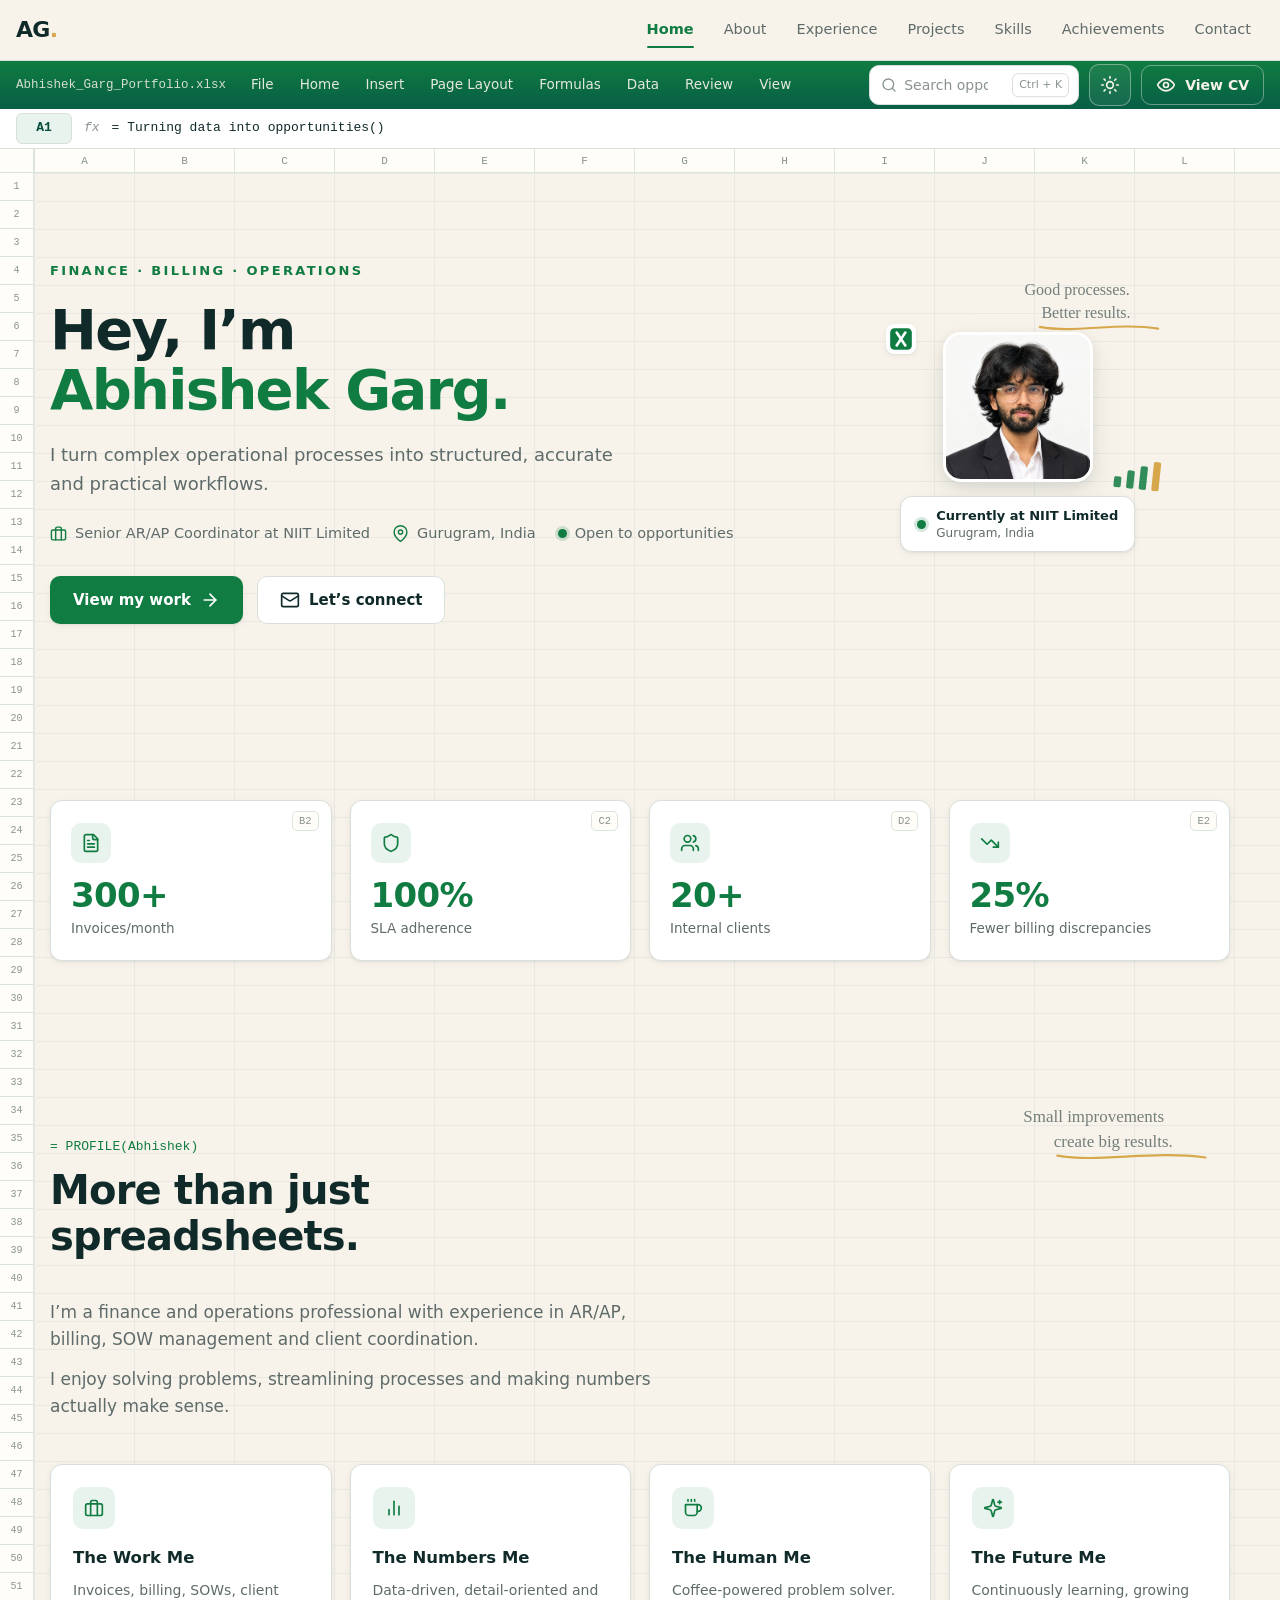
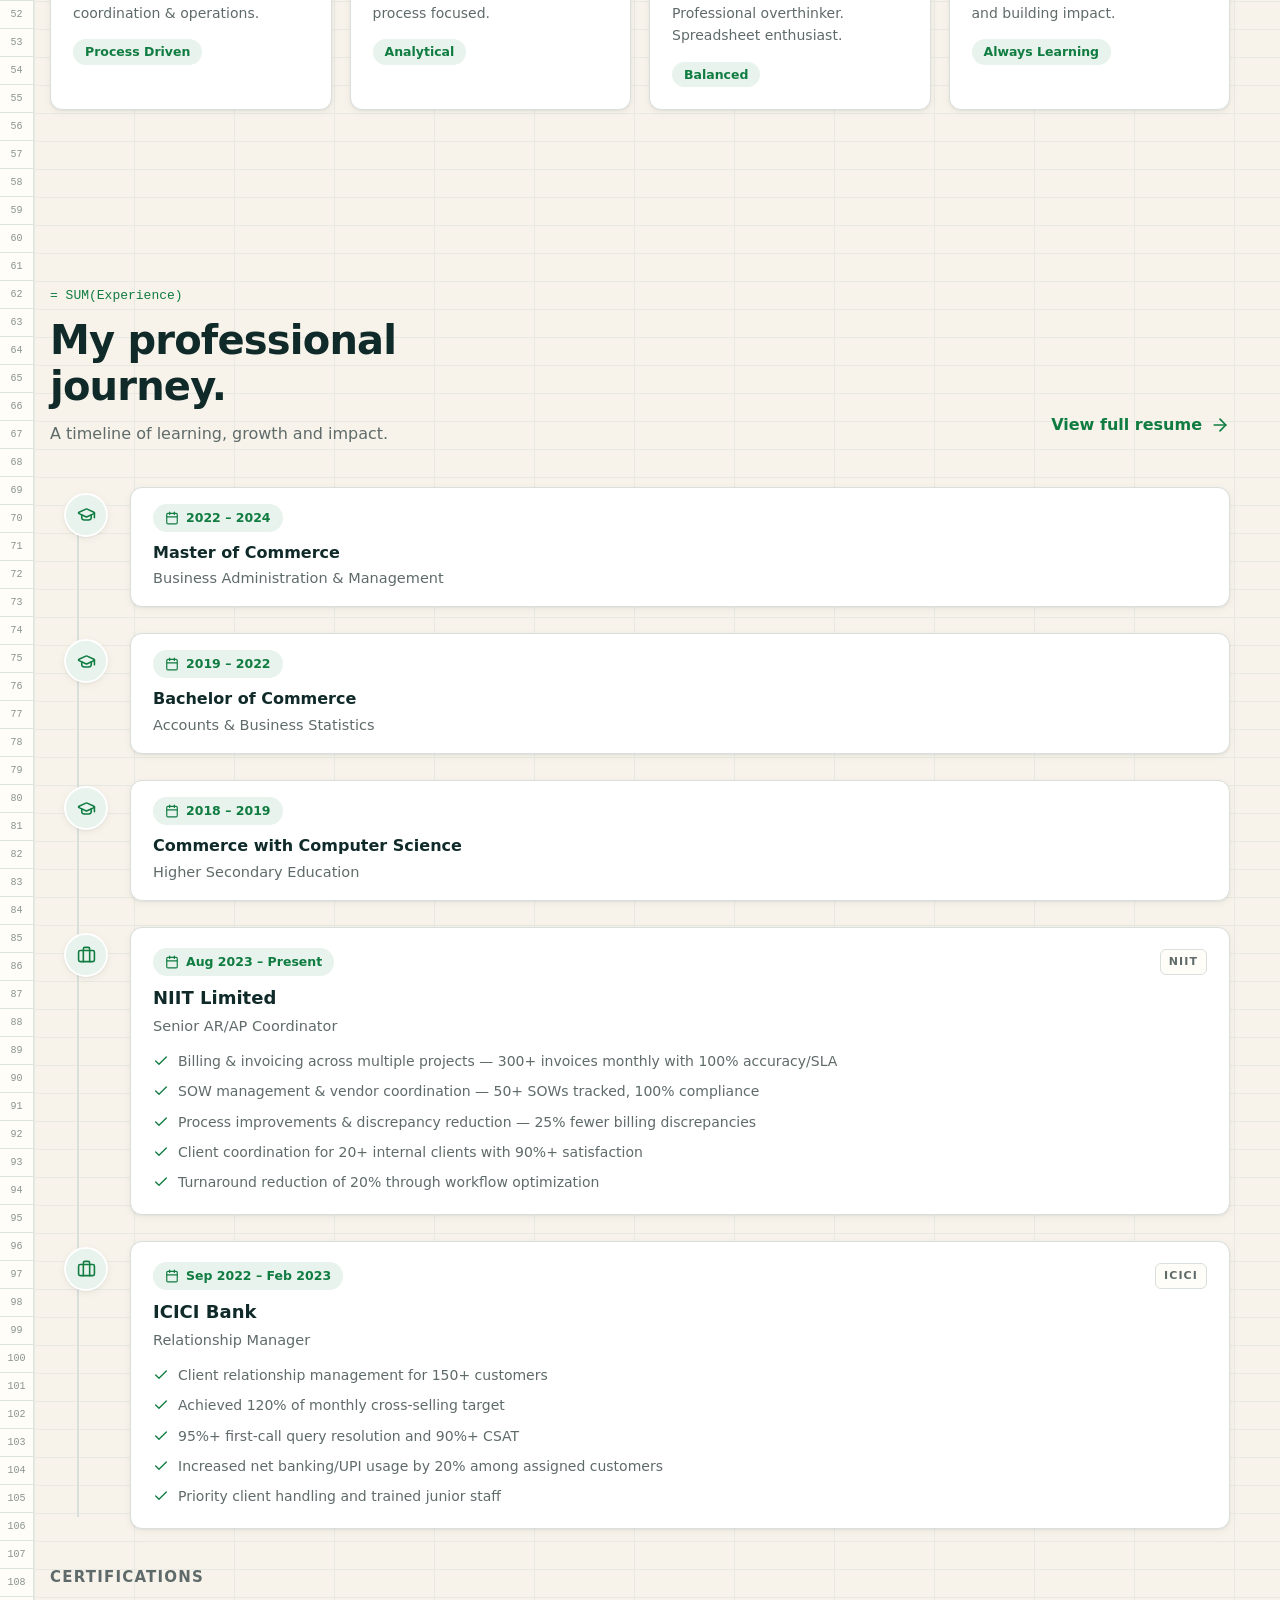
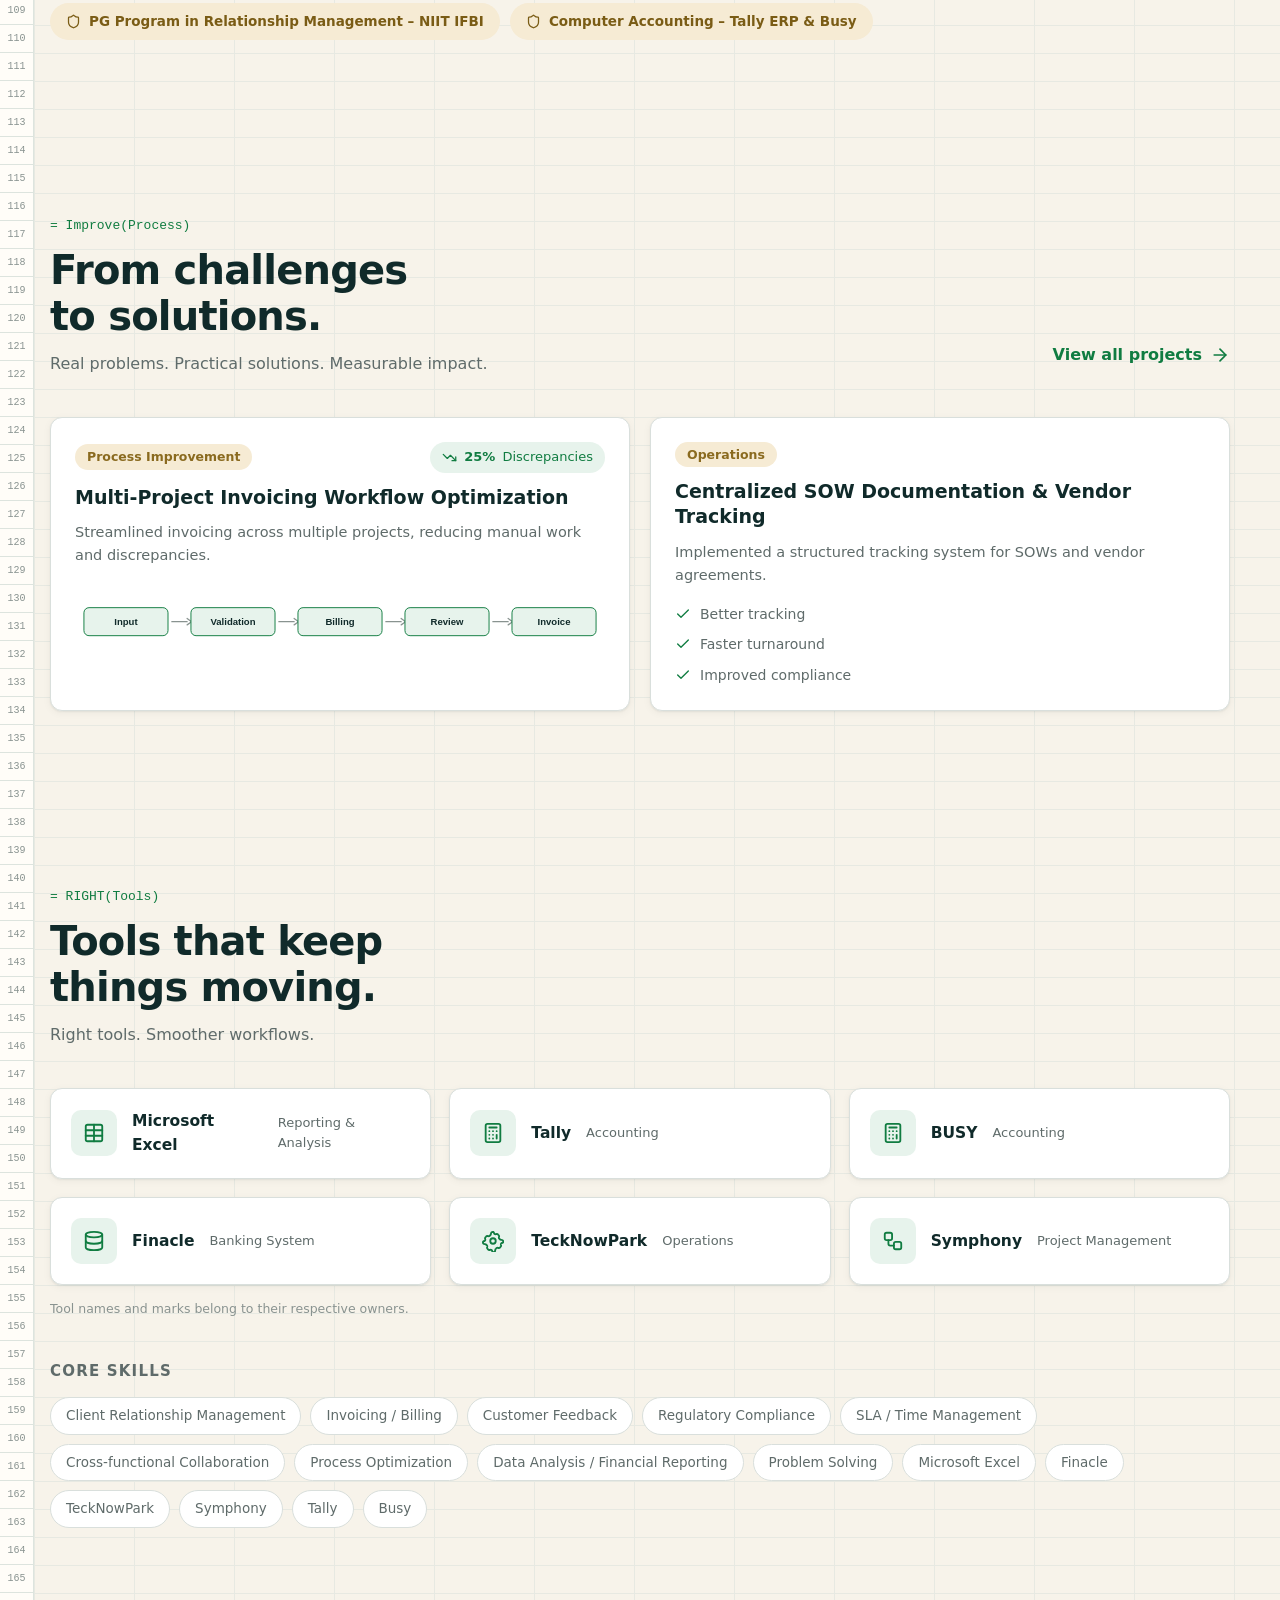
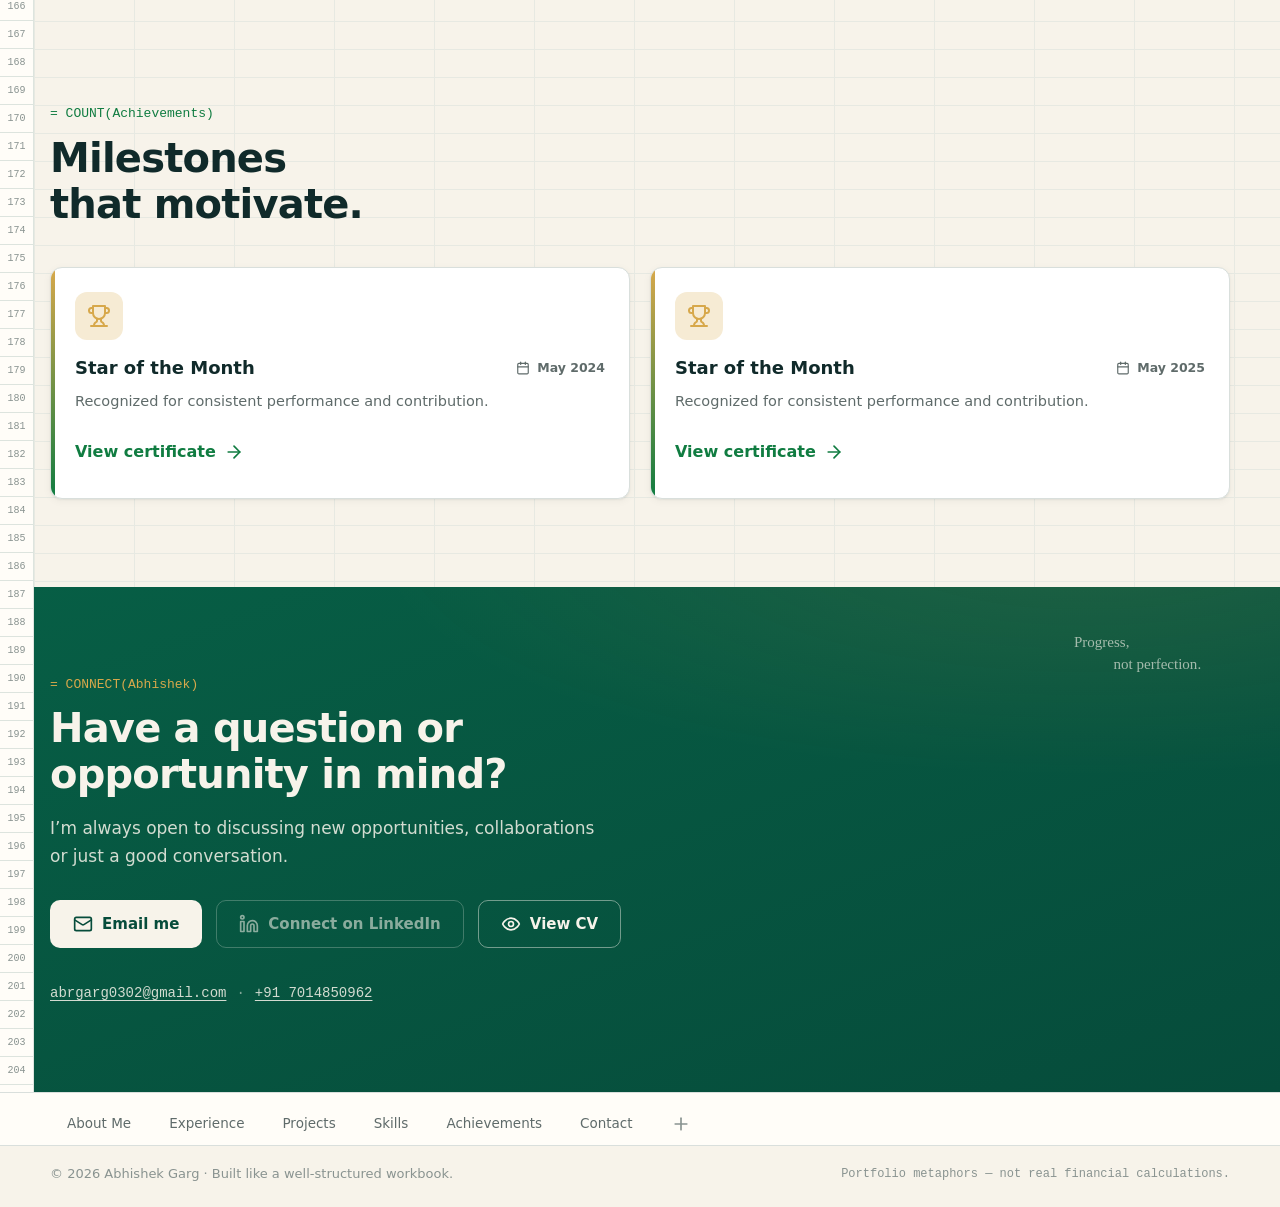
==== commit 3d3b0c7e: "review: View CV in new tab, sticky ribbon with header actions, brand-left nav-right header, Excel-ac" ====
--- a/portfolio/index.html
+++ b/portfolio/index.html
@@ -83,7 +83,7 @@
     (for example <code>python -m http.server</code>) instead of opening the file directly.
   </div>
 
-  <!-- ================= TOP WEBSITE HEADER ================= -->
+  <!-- ================= TOP WEBSITE HEADER (brand + nav, scrolls away) ================= -->
   <header class="site-header" id="site-header">
     <div class="header-inner">
       <a class="brand" href="#home" id="brand" aria-label="Abhishek Garg — home">
@@ -101,26 +101,6 @@
           <li><a class="nav-link" href="#contact">Contact</a></li>
         </ul>
       </nav>
-
-      <div class="header-actions">
-        <div class="search-wrap">
-          <svg class="icon search-icon" aria-hidden="true"><use href="#i-search"></use></svg>
-          <input type="search" id="search-input" placeholder="Search opportunities..." aria-label="Search portfolio sections" autocomplete="off">
-          <span class="kbd-hint" aria-hidden="true">Ctrl + K</span>
-          <div id="search-results" class="search-results" hidden></div>
-        </div>
-        <button class="icon-btn theme-toggle" id="theme-toggle" type="button" aria-label="Switch to dark theme">
-          <svg class="icon icon-sun" aria-hidden="true"><use href="#i-sun"></use></svg>
-          <svg class="icon icon-moon" aria-hidden="true"><use href="#i-moon"></use></svg>
-        </button>
-        <a class="btn btn-ghost cv-btn" data-cv-link href="cv/Abhishek_Garg_CV_Final.pdf">
-          <svg class="icon" aria-hidden="true"><use href="#i-download"></use></svg>
-          <span>Download CV</span>
-        </a>
-        <button class="icon-btn menu-toggle" id="menu-toggle" type="button" aria-label="Open menu" aria-expanded="false">
-          <svg class="icon" aria-hidden="true"><use href="#i-menu"></use></svg>
-        </button>
-      </div>
     </div>
   </header>
 
@@ -147,14 +127,15 @@
         <svg class="icon icon-moon" aria-hidden="true"><use href="#i-moon"></use></svg>
       </button>
       <a class="btn btn-ghost" data-cv-link href="cv/Abhishek_Garg_CV_Final.pdf">
-        <svg class="icon" aria-hidden="true"><use href="#i-download"></use></svg>
-        <span>Download CV</span>
+        <svg class="icon" aria-hidden="true"><use href="#i-eye"></use></svg>
+        <span>View CV</span>
       </a>
     </div>
   </div>
 
-  <!-- ================= EXCEL RIBBON ================= -->
+  <!-- ================= EXCEL RIBBON (the only sticky bar) ================= -->
   <div class="ribbon" id="ribbon" role="toolbar" aria-label="Portfolio ribbon (visual Excel metaphor)">
+    <span class="ribbon-brand" aria-hidden="true">AG<span class="brand-dot">.</span></span>
     <span class="ribbon-title" aria-hidden="true">Abhishek_Garg_Portfolio.xlsx</span>
     <div class="ribbon-tabs">
       <button class="ribbon-btn" type="button" data-ribbon="file">File</button>
@@ -166,6 +147,25 @@
       <button class="ribbon-btn" type="button" data-ribbon="review">Review</button>
       <button class="ribbon-btn" type="button" data-ribbon="view">View</button>
     </div>
+    <div class="header-actions">
+      <div class="search-wrap">
+        <svg class="icon search-icon" aria-hidden="true"><use href="#i-search"></use></svg>
+        <input type="search" id="search-input" placeholder="Search opportunities..." aria-label="Search portfolio sections" autocomplete="off">
+        <span class="kbd-hint" aria-hidden="true">Ctrl + K</span>
+        <div id="search-results" class="search-results" hidden></div>
+      </div>
+      <button class="icon-btn theme-toggle" id="theme-toggle" type="button" aria-label="Switch to dark theme">
+        <svg class="icon icon-sun" aria-hidden="true"><use href="#i-sun"></use></svg>
+        <svg class="icon icon-moon" aria-hidden="true"><use href="#i-moon"></use></svg>
+      </button>
+      <a class="btn btn-ghost cv-btn" data-cv-link href="cv/Abhishek_Garg_CV_Final.pdf">
+        <svg class="icon" aria-hidden="true"><use href="#i-eye"></use></svg>
+        <span>View CV</span>
+      </a>
+      <button class="icon-btn menu-toggle" id="menu-toggle" type="button" aria-label="Open menu" aria-expanded="false">
+        <svg class="icon" aria-hidden="true"><use href="#i-menu"></use></svg>
+      </button>
+    </div>
     <div class="ribbon-panel" id="ribbon-panel" hidden>
       <div id="ribbon-panel-content"></div>
     </div>
@@ -178,12 +178,12 @@
     <span class="formula-text" id="formula-text">= Turning data into opportunities()</span>
   </div>
 
-  <!-- Decorative spreadsheet chrome -->
-  <div class="col-strip" id="col-strip" aria-hidden="true"></div>
-  <div class="row-rail" id="row-rail" aria-hidden="true"></div>
-
   <!-- ================= MAIN ================= -->
   <main id="main">
+    <!-- Decorative spreadsheet chrome (anchored to main so it stays visible) -->
+    <div class="grid-corner" aria-hidden="true"></div>
+    <div class="col-strip" id="col-strip" aria-hidden="true"></div>
+    <div class="row-rail" id="row-rail" aria-hidden="true"></div>
 
     <!-- HERO -->
     <section class="hero section" id="home">
@@ -361,8 +361,8 @@
             <span>Connect on LinkedIn</span>
           </a>
           <a class="btn btn-light-outline" data-cv-link href="cv/Abhishek_Garg_CV_Final.pdf">
-            <svg class="icon" aria-hidden="true"><use href="#i-download"></use></svg>
-            <span>Download CV</span>
+            <svg class="icon" aria-hidden="true"><use href="#i-eye"></use></svg>
+            <span>View CV</span>
           </a>
         </div>
 
--- a/portfolio/styles.css
+++ b/portfolio/styles.css
@@ -0,0 +1,1565 @@
+/* ============================================================
+   Abhishek Garg — Excel-Themed Portfolio
+   styles.css — palette, spreadsheet chrome, light/dark, mobile
+   ============================================================ */
+
+/* ------------------------------------------------------------
+   1. Design tokens
+------------------------------------------------------------ */
+:root {
+  --excel-green: #107C41;
+  --deep-green: #075E45;
+  --dark-green: #064C3B;
+  --cream: #F7F3EA;
+  --warm-white: #FFFDF8;
+  --sheet-white: #FFFFFF;
+  --grid-line: #DDE4DE;
+  --text-primary: #102A2A;
+  --text-secondary: #5F6B6A;
+  --muted: #899390;
+  --gold-accent: #D7A84B;
+  --soft-green: #E7F3EC;
+  --soft-gold: #F6EBD4;
+  --border: #D9DFDC;
+
+  --bg: var(--cream);
+  --surface: var(--sheet-white);
+  --surface-2: var(--warm-white);
+  --header-bg: rgba(247, 243, 234, 0.92);
+
+  --shadow-sm: 0 1px 2px rgba(16, 42, 42, 0.06), 0 2px 8px rgba(16, 42, 42, 0.05);
+  --shadow-md: 0 4px 12px rgba(16, 42, 42, 0.08), 0 12px 32px rgba(16, 42, 42, 0.08);
+  --shadow-lg: 0 8px 24px rgba(16, 42, 42, 0.12), 0 24px 56px rgba(16, 42, 42, 0.12);
+
+  --ease: cubic-bezier(0.22, 1, 0.36, 1);
+  --radius: 12px;
+  --col-w: 100px;
+  --row-h: 28px;
+  --rail-w: 34px;
+  --strip-h: 24px;
+  --ribbon-h: 48px;
+  --header-h: 60px;
+}
+
+[data-theme="dark"] {
+  --bg: #111817;
+  --surface: #16221F;
+  --surface-2: #1A2825;
+  --grid-line: #243430;
+  --text-primary: #EAF2ED;
+  --text-secondary: #A9B7B2;
+  --muted: #7E8D88;
+  --border: #2A3A36;
+  --soft-green: #173227;
+  --soft-gold: #332B1A;
+  --excel-green: #1D9A55;
+  --deep-green: #0F5138;
+  --dark-green: #0B3D2C;
+  --gold-accent: #E0B45E;
+  --header-bg: rgba(17, 24, 23, 0.92);
+
+  --shadow-sm: 0 1px 2px rgba(0, 0, 0, 0.3), 0 2px 8px rgba(0, 0, 0, 0.25);
+  --shadow-md: 0 4px 12px rgba(0, 0, 0, 0.35), 0 12px 32px rgba(0, 0, 0, 0.3);
+  --shadow-lg: 0 8px 24px rgba(0, 0, 0, 0.4), 0 24px 56px rgba(0, 0, 0, 0.35);
+}
+
+/* ------------------------------------------------------------
+   2. Reset & base
+------------------------------------------------------------ */
+*, *::before, *::after { box-sizing: border-box; }
+
+html {
+  scroll-behavior: smooth;
+  -webkit-text-size-adjust: 100%;
+}
+
+body {
+  margin: 0;
+  font-family: Inter, "Segoe UI", system-ui, -apple-system, BlinkMacSystemFont, sans-serif;
+  font-size: 16px;
+  line-height: 1.6;
+  color: var(--text-primary);
+  background: var(--bg);
+  -webkit-font-smoothing: antialiased;
+}
+
+img { max-width: 100%; display: block; }
+a { color: inherit; text-decoration: none; }
+button { font: inherit; color: inherit; background: none; border: none; cursor: pointer; padding: 0; }
+ul { margin: 0; padding: 0; list-style: none; }
+h1, h2, h3, p { margin: 0; }
+
+/* The hidden attribute must always win over component display values */
+[hidden] { display: none !important; }
+
+::selection { background: rgba(16, 124, 65, 0.22); }
+
+:focus-visible {
+  outline: 2px solid var(--excel-green);
+  outline-offset: 2px;
+  border-radius: 4px;
+}
+
+.skip-link {
+  position: absolute;
+  left: -9999px;
+  top: 8px;
+  z-index: 200;
+  background: var(--excel-green);
+  color: #fff;
+  padding: 10px 16px;
+  border-radius: 8px;
+}
+.skip-link:focus { left: 8px; }
+
+/* Spreadsheet gridlines: real intersecting rectangles aligned with the
+   column strip (100px wide) and row rail (28px tall), anchored to <main> */
+main { position: relative; }
+main::before {
+  content: "";
+  position: absolute;
+  inset: 0;
+  z-index: 0;
+  pointer-events: none;
+  background-image:
+    linear-gradient(var(--grid-line) 1px, transparent 1px),
+    linear-gradient(90deg, var(--grid-line) 1px, transparent 1px);
+  background-size: var(--col-w) var(--row-h);
+  background-position: var(--rail-w) var(--strip-h);
+  opacity: 0.6;
+}
+body.no-grid main::before { display: none; }
+
+/* ------------------------------------------------------------
+   3. Utilities
+------------------------------------------------------------ */
+.container {
+  width: min(1180px, 100% - 48px);
+  margin-inline: auto;
+}
+
+.icon {
+  width: 20px;
+  height: 20px;
+  flex: none;
+}
+
+.section {
+  padding: 88px 0;
+  scroll-margin-top: calc(var(--ribbon-h) + 22px);
+  position: relative;
+  z-index: 1;
+}
+body.compact .section { padding: 56px 0; }
+
+.section-head {
+  display: flex;
+  align-items: flex-end;
+  justify-content: space-between;
+  gap: 24px;
+  margin-bottom: 40px;
+}
+
+.section-kicker {
+  font-family: "Cascadia Code", Consolas, "SF Mono", Menlo, monospace;
+  font-size: 13px;
+  color: var(--excel-green);
+  margin-bottom: 10px;
+}
+.kicker-light { color: var(--gold-accent); }
+
+.section-title {
+  font-size: clamp(28px, 4vw, 40px);
+  line-height: 1.15;
+  font-weight: 800;
+  letter-spacing: -0.02em;
+}
+.title-light { color: #F7F3EA; }
+
+.section-sub {
+  margin-top: 12px;
+  color: var(--text-secondary);
+  max-width: 46ch;
+}
+
+.text-link {
+  display: inline-flex;
+  align-items: center;
+  gap: 8px;
+  font-weight: 600;
+  color: var(--excel-green);
+  white-space: nowrap;
+  min-height: 44px;
+}
+.text-link .icon { transition: transform 0.25s var(--ease); }
+.text-link:hover .icon, .text-link:focus-visible .icon { transform: translateX(3px); }
+
+.tag {
+  display: inline-flex;
+  align-items: center;
+  padding: 4px 12px;
+  border-radius: 999px;
+  font-size: 12.5px;
+  font-weight: 600;
+  line-height: 1.4;
+}
+.tag-green { background: var(--soft-green); color: var(--excel-green); }
+.tag-gold { background: var(--soft-gold); color: #8A6A1F; }
+[data-theme="dark"] .tag-gold { color: var(--gold-accent); }
+
+/* Buttons */
+.btn {
+  display: inline-flex;
+  align-items: center;
+  justify-content: center;
+  gap: 9px;
+  min-height: 46px;
+  padding: 11px 22px;
+  border-radius: 10px;
+  font-weight: 600;
+  font-size: 15px;
+  border: 1.5px solid transparent;
+  transition: transform 0.25s var(--ease), box-shadow 0.25s var(--ease),
+    background-color 0.25s var(--ease), border-color 0.25s var(--ease);
+}
+.btn:hover { transform: translateY(-1px); }
+.btn .icon-shift { transition: transform 0.25s var(--ease); }
+.btn:hover .icon-shift { transform: translateX(3px); }
+
+.btn-primary { background: var(--excel-green); color: #fff; box-shadow: var(--shadow-sm); }
+.btn-primary:hover { background: var(--deep-green); box-shadow: var(--shadow-md); }
+
+.btn-outline { border-color: var(--border); color: var(--text-primary); background: var(--surface); }
+.btn-outline:hover { border-color: var(--excel-green); color: var(--excel-green); }
+
+.btn-ghost { border-color: var(--border); color: var(--text-primary); min-height: 40px; padding: 7px 14px; font-size: 14px; }
+.btn-ghost:hover { border-color: var(--excel-green); color: var(--excel-green); }
+
+.btn-light { background: #F7F3EA; color: var(--dark-green); }
+.btn-light:hover { box-shadow: var(--shadow-md); }
+
+.btn-light-outline { border-color: rgba(247, 243, 234, 0.45); color: #F7F3EA; }
+.btn-light-outline:hover { border-color: #F7F3EA; background: rgba(255, 255, 255, 0.08); }
+
+.icon-btn {
+  display: inline-flex;
+  align-items: center;
+  justify-content: center;
+  width: 42px;
+  height: 42px;
+  border-radius: 10px;
+  border: 1.5px solid var(--border);
+  color: var(--text-secondary);
+  transition: color 0.2s, border-color 0.2s, background-color 0.2s;
+}
+.icon-btn:hover { color: var(--excel-green); border-color: var(--excel-green); background: var(--soft-green); }
+
+/* Theme toggle shows the relevant icon only */
+.theme-toggle .icon-moon { display: none; }
+[data-theme="dark"] .theme-toggle .icon-moon { display: block; }
+[data-theme="dark"] .theme-toggle .icon-sun { display: none; }
+
+/* Reveal on scroll */
+.reveal {
+  opacity: 0;
+  transform: translateY(20px);
+  transition: opacity 0.6s var(--ease), transform 0.6s var(--ease);
+  transition-delay: var(--reveal-delay, 0ms);
+}
+.reveal.in { opacity: 1; transform: none; }
+
+/* Flash highlight when jumping to a section */
+@keyframes flash-ring {
+  0% { box-shadow: 0 0 0 0 rgba(16, 124, 65, 0.4); }
+  100% { box-shadow: 0 0 0 22px rgba(16, 124, 65, 0); }
+}
+.flash { animation: flash-ring 0.9s var(--ease) 2; }
+
+/* ------------------------------------------------------------
+   4. Top website header (static — only the ribbon sticks)
+------------------------------------------------------------ */
+.site-header {
+  border-bottom: 1px solid var(--border);
+  background: var(--bg);
+}
+
+.header-inner {
+  width: min(1280px, 100% - 32px);
+  margin-inline: auto;
+  height: var(--header-h);
+  display: flex;
+  align-items: center;
+  gap: 20px;
+}
+
+.brand { display: inline-flex; }
+.brand-mark {
+  font-size: 22px;
+  font-weight: 800;
+  letter-spacing: -0.03em;
+  color: var(--text-primary);
+}
+.brand-dot { color: var(--gold-accent); }
+
+.main-nav { margin-left: auto; }
+.main-nav ul { display: flex; gap: 4px; }
+
+.nav-link {
+  display: inline-flex;
+  align-items: center;
+  padding: 8px 13px;
+  border-radius: 8px;
+  font-size: 14.5px;
+  font-weight: 500;
+  color: var(--text-secondary);
+  transition: color 0.2s, background-color 0.2s;
+  min-height: 38px;
+}
+.nav-link:hover { color: var(--excel-green); background: var(--soft-green); }
+.nav-link.active { color: var(--excel-green); font-weight: 600; position: relative; }
+.nav-link.active::after {
+  content: "";
+  position: absolute;
+  left: 13px;
+  right: 13px;
+  bottom: 2px;
+  height: 2px;
+  border-radius: 2px;
+  background: var(--excel-green);
+}
+
+.header-actions { display: flex; align-items: center; gap: 10px; margin-left: auto; flex: none; }
+
+/* Controls living inside the green ribbon need light chrome */
+.ribbon .icon-btn {
+  border-color: rgba(247, 243, 234, 0.4);
+  color: #F7F3EA;
+  background: rgba(255, 255, 255, 0.06);
+}
+.ribbon .icon-btn:hover { color: #fff; border-color: #F7F3EA; background: rgba(255, 255, 255, 0.16); }
+
+.ribbon .btn-ghost {
+  border-color: rgba(247, 243, 234, 0.4);
+  color: #F7F3EA;
+  background: transparent;
+}
+.ribbon .btn-ghost:hover { color: #fff; border-color: #F7F3EA; background: rgba(255, 255, 255, 0.12); }
+
+.search-wrap { position: relative; }
+.search-icon {
+  position: absolute;
+  left: 12px;
+  top: 50%;
+  transform: translateY(-50%);
+  width: 16px;
+  height: 16px;
+  color: var(--muted);
+  pointer-events: none;
+}
+#search-input {
+  width: 210px;
+  min-height: 40px;
+  padding: 8px 76px 8px 34px;
+  border: 1.5px solid var(--border);
+  border-radius: 10px;
+  background: var(--surface);
+  color: var(--text-primary);
+  font: inherit;
+  font-size: 14px;
+  transition: border-color 0.2s, box-shadow 0.2s;
+}
+#search-input::placeholder { color: var(--muted); }
+#search-input:focus {
+  outline: none;
+  border-color: var(--excel-green);
+  box-shadow: 0 0 0 3px rgba(16, 124, 65, 0.15);
+}
+.kbd-hint {
+  position: absolute;
+  right: 10px;
+  top: 50%;
+  transform: translateY(-50%);
+  font-size: 11px;
+  color: var(--muted);
+  border: 1px solid var(--border);
+  border-radius: 6px;
+  padding: 2px 6px;
+  pointer-events: none;
+  white-space: nowrap;
+}
+
+.search-results {
+  position: absolute;
+  top: calc(100% + 8px);
+  right: 0;
+  width: 300px;
+  background: var(--surface);
+  border: 1px solid var(--border);
+  border-radius: 12px;
+  box-shadow: var(--shadow-lg);
+  padding: 6px;
+  z-index: 130;
+}
+.search-result {
+  display: flex;
+  align-items: center;
+  gap: 10px;
+  width: 100%;
+  text-align: left;
+  padding: 10px 12px;
+  border-radius: 8px;
+  font-size: 14px;
+  color: var(--text-primary);
+}
+.search-result .icon { width: 15px; height: 15px; color: var(--muted); }
+.search-result:hover, .search-result.active { background: var(--soft-green); color: var(--excel-green); }
+.search-empty { padding: 12px; font-size: 13.5px; color: var(--text-secondary); }
+
+.menu-toggle { display: none; }
+.cv-btn span { display: inline; }
+
+/* ------------------------------------------------------------
+   5. Mobile menu overlay
+------------------------------------------------------------ */
+.mobile-menu {
+  position: fixed;
+  inset: 0;
+  z-index: 120;
+  background: var(--bg);
+  padding: 16px 20px 32px;
+  display: flex;
+  flex-direction: column;
+  opacity: 0;
+  transform: translateY(-8px);
+  transition: opacity 0.25s var(--ease), transform 0.25s var(--ease);
+}
+.mobile-menu.open { opacity: 1; transform: none; }
+
+.mobile-menu-head {
+  display: flex;
+  align-items: center;
+  justify-content: space-between;
+  margin-bottom: 20px;
+}
+
+.mobile-menu nav { display: flex; flex-direction: column; }
+.mobile-menu-link {
+  display: flex;
+  align-items: center;
+  min-height: 52px;
+  font-size: 18px;
+  font-weight: 600;
+  border-bottom: 1px solid var(--border);
+  color: var(--text-primary);
+}
+.mobile-menu-link:hover { color: var(--excel-green); }
+
+.mobile-menu-actions {
+  margin-top: auto;
+  display: flex;
+  gap: 12px;
+  align-items: center;
+}
+
+/* ------------------------------------------------------------
+   6. Excel ribbon — the only sticky bar, holds the header actions
+------------------------------------------------------------ */
+.ribbon {
+  position: sticky;
+  top: 0;
+  background: linear-gradient(180deg, var(--excel-green), var(--deep-green));
+  color: #F7F3EA;
+  display: flex;
+  align-items: center;
+  gap: 12px;
+  padding: 0 16px;
+  min-height: var(--ribbon-h);
+  z-index: 100;
+}
+
+.ribbon-brand {
+  display: none;
+  font-size: 18px;
+  font-weight: 800;
+  letter-spacing: -0.03em;
+  color: #F7F3EA;
+  white-space: nowrap;
+}
+
+.ribbon-title {
+  font-family: "Cascadia Code", Consolas, "SF Mono", Menlo, monospace;
+  font-size: 12.5px;
+  opacity: 0.85;
+  white-space: nowrap;
+}
+
+.ribbon-tabs {
+  display: flex;
+  align-items: stretch;
+  flex: 1 1 auto;
+  min-width: 0;
+  overflow-x: auto;
+  scrollbar-width: none;
+}
+.ribbon-tabs::-webkit-scrollbar { display: none; }
+
+.ribbon-btn {
+  position: relative;
+  padding: 10px 13px;
+  font-size: 13.5px;
+  font-weight: 500;
+  color: rgba(247, 243, 234, 0.92);
+  border-radius: 6px;
+  white-space: nowrap;
+  transition: background-color 0.2s, color 0.2s;
+}
+.ribbon-btn:hover { background: rgba(255, 255, 255, 0.12); color: #fff; }
+.ribbon-btn.open, .ribbon-btn[aria-pressed="true"] {
+  background: rgba(255, 255, 255, 0.18);
+  color: #fff;
+}
+.ribbon-btn.open::after, .ribbon-btn[aria-pressed="true"]::after {
+  content: "";
+  position: absolute;
+  left: 10px;
+  right: 10px;
+  bottom: 3px;
+  height: 2px;
+  border-radius: 2px;
+  background: var(--gold-accent);
+}
+
+.ribbon-panel {
+  position: absolute;
+  top: calc(100% + 6px);
+  left: 16px;
+  min-width: 250px;
+  max-width: min(360px, calc(100vw - 32px));
+  background: var(--surface);
+  color: var(--text-primary);
+  border: 1px solid var(--border);
+  border-radius: 12px;
+  box-shadow: var(--shadow-lg);
+  padding: 10px;
+  z-index: 80;
+}
+
+.panel-title {
+  display: flex;
+  align-items: center;
+  gap: 8px;
+  font-size: 12px;
+  font-weight: 700;
+  text-transform: uppercase;
+  letter-spacing: 0.08em;
+  color: var(--muted);
+  padding: 6px 8px;
+}
+.panel-action {
+  display: flex;
+  align-items: center;
+  gap: 10px;
+  width: 100%;
+  text-align: left;
+  padding: 10px 12px;
+  border-radius: 8px;
+  font-size: 14px;
+  font-weight: 500;
+}
+.panel-action .icon { width: 17px; height: 17px; color: var(--excel-green); }
+.panel-action:hover { background: var(--soft-green); color: var(--excel-green); }
+
+.formula-chips { display: flex; flex-wrap: wrap; gap: 8px; padding: 4px 8px 8px; }
+.formula-chip {
+  font-family: "Cascadia Code", Consolas, "SF Mono", Menlo, monospace;
+  font-size: 12.5px;
+  padding: 7px 10px;
+  border-radius: 8px;
+  border: 1px solid var(--border);
+  background: var(--surface-2);
+  transition: border-color 0.2s, color 0.2s, background-color 0.2s;
+}
+.formula-chip:hover { border-color: var(--excel-green); color: var(--excel-green); background: var(--soft-green); }
+.panel-note { padding: 0 8px 6px; font-size: 12px; color: var(--muted); }
+
+.panel-toggle {
+  display: flex;
+  align-items: center;
+  justify-content: space-between;
+  gap: 12px;
+  width: 100%;
+  padding: 10px 12px;
+  border-radius: 8px;
+  font-size: 14px;
+  font-weight: 500;
+}
+.panel-toggle:hover { background: var(--soft-green); }
+.panel-toggle .icon { width: 17px; height: 17px; color: var(--excel-green); margin-right: 8px; }
+.panel-toggle > span:first-child { display: flex; align-items: center; }
+
+.switch {
+  width: 36px;
+  height: 20px;
+  border-radius: 999px;
+  background: var(--border);
+  position: relative;
+  transition: background-color 0.2s;
+  flex: none;
+}
+.switch::after {
+  content: "";
+  position: absolute;
+  top: 2px;
+  left: 2px;
+  width: 16px;
+  height: 16px;
+  border-radius: 50%;
+  background: #fff;
+  box-shadow: var(--shadow-sm);
+  transition: transform 0.2s var(--ease);
+}
+.panel-toggle[aria-checked="true"] .switch { background: var(--excel-green); }
+.panel-toggle[aria-checked="true"] .switch::after { transform: translateX(16px); }
+
+/* ------------------------------------------------------------
+   7. Formula bar + spreadsheet chrome
+------------------------------------------------------------ */
+.formula-bar {
+  display: flex;
+  align-items: center;
+  gap: 12px;
+  padding: 0 16px;
+  min-height: 40px;
+  background: var(--surface);
+  border-bottom: 1px solid var(--border);
+  font-family: "Cascadia Code", Consolas, "SF Mono", Menlo, monospace;
+  font-size: 13px;
+}
+
+.name-box {
+  min-width: 56px;
+  text-align: center;
+  padding: 4px 10px;
+  border: 1px solid var(--border);
+  border-radius: 6px;
+  background: var(--soft-green);
+  color: var(--dark-green);
+  font-weight: 600;
+}
+[data-theme="dark"] .name-box { color: #9BD8B4; }
+
+.fx-label { font-style: italic; color: var(--muted); }
+
+.formula-text {
+  color: var(--text-primary);
+  white-space: nowrap;
+  overflow: hidden;
+  text-overflow: ellipsis;
+}
+
+/* Corner cell where the column strip and row rail meet (Excel select-all box) */
+.grid-corner {
+  position: absolute;
+  top: 0;
+  left: 0;
+  width: var(--rail-w);
+  height: var(--strip-h);
+  background: var(--surface-2);
+  border-right: 1px solid var(--grid-line);
+  border-bottom: 1px solid var(--grid-line);
+  z-index: 2;
+}
+
+/* Column letters strip — top of <main>, starts right of the corner cell */
+.col-strip {
+  position: absolute;
+  top: 0;
+  left: var(--rail-w);
+  right: 0;
+  height: var(--strip-h);
+  display: flex;
+  overflow: hidden;
+  border-bottom: 1px solid var(--grid-line);
+  background: var(--surface-2);
+  z-index: 2;
+}
+.col-strip span {
+  width: var(--col-w);
+  flex: none;
+  text-align: center;
+  font-size: 11px;
+  line-height: var(--strip-h);
+  color: var(--muted);
+  border-left: 1px solid var(--grid-line);
+  font-family: "Cascadia Code", Consolas, monospace;
+}
+
+/* Row numbers rail — left of <main>, starts below the corner cell */
+.row-rail {
+  position: absolute;
+  top: var(--strip-h);
+  bottom: 0;
+  left: 0;
+  width: var(--rail-w);
+  display: flex;
+  flex-direction: column;
+  overflow: hidden;
+  border-right: 1px solid var(--grid-line);
+  background: var(--surface-2);
+  z-index: 2;
+}
+.row-rail span {
+  height: var(--row-h);
+  flex: none;
+  display: flex;
+  align-items: center;
+  justify-content: center;
+  font-size: 10px;
+  color: var(--muted);
+  border-bottom: 1px solid var(--grid-line);
+  font-family: "Cascadia Code", Consolas, monospace;
+}
+
+main > .section:first-of-type { padding-top: calc(88px + var(--strip-h)); }
+
+/* Hide decorative chrome on smaller screens, in focus mode, or with gridlines off */
+@media (max-width: 1100px) {
+  .col-strip, .row-rail, .grid-corner { display: none; }
+  main > .section:first-of-type { padding-top: 88px; }
+}
+body.focus-mode .col-strip, body.focus-mode .row-rail, body.focus-mode .grid-corner { display: none; }
+body.focus-mode main > .section:first-of-type { padding-top: 88px; }
+body.focus-mode .doodle, body.focus-mode .mini-chart { display: none; }
+body.no-grid .col-strip, body.no-grid .row-rail, body.no-grid .grid-corner { display: none; }
+
+/* ------------------------------------------------------------
+   8. Hero
+------------------------------------------------------------ */
+.hero-grid {
+  display: grid;
+  grid-template-columns: minmax(0, 1.25fr) minmax(0, 0.75fr);
+  gap: 48px;
+  align-items: center;
+}
+
+.eyebrow {
+  font-size: 13px;
+  font-weight: 700;
+  letter-spacing: 0.18em;
+  color: var(--excel-green);
+  margin-bottom: 18px;
+}
+
+.hero-content h1 {
+  font-size: clamp(34px, 5vw, 56px);
+  line-height: 1.08;
+  font-weight: 800;
+  letter-spacing: -0.03em;
+}
+.hero-name { color: var(--excel-green); }
+
+.hero-desc {
+  margin-top: 20px;
+  font-size: 18px;
+  color: var(--text-secondary);
+  max-width: 52ch;
+}
+
+.hero-meta {
+  margin-top: 24px;
+  display: flex;
+  flex-wrap: wrap;
+  gap: 10px 22px;
+}
+.hero-meta li {
+  display: flex;
+  align-items: center;
+  gap: 8px;
+  font-size: 14.5px;
+  color: var(--text-secondary);
+}
+.hero-meta .icon { width: 17px; height: 17px; color: var(--excel-green); }
+
+.status-dot {
+  width: 9px;
+  height: 9px;
+  border-radius: 50%;
+  background: var(--excel-green);
+  box-shadow: 0 0 0 3px rgba(16, 124, 65, 0.18);
+  flex: none;
+}
+
+.hero-actions {
+  margin-top: 30px;
+  display: flex;
+  flex-wrap: wrap;
+  gap: 14px;
+}
+
+/* Profile + status card */
+.hero-aside {
+  position: relative;
+  display: flex;
+  flex-direction: column;
+  align-items: center;
+  gap: 16px;
+}
+
+.profile-wrap {
+  position: relative;
+  margin: 0;
+  display: flex;
+  flex-direction: column;
+  align-items: center;
+  gap: 14px;
+}
+
+#profile-img {
+  width: 150px;
+  height: 150px;
+  object-fit: cover;
+  border-radius: 18px;
+  border: 3px solid var(--surface);
+  box-shadow: var(--shadow-md);
+  background: var(--soft-green);
+}
+
+.excel-chip {
+  position: absolute;
+  top: -8px;
+  left: -14px;
+  width: 30px;
+  height: 30px;
+  border-radius: 8px;
+  box-shadow: var(--shadow-sm);
+  background: var(--surface);
+  padding: 2px;
+}
+
+.mini-chart {
+  position: absolute;
+  bottom: 58px;
+  right: -34px;
+  width: 58px;
+  height: 38px;
+  transform: rotate(6deg);
+}
+.mini-chart rect { fill: var(--excel-green); opacity: 0.85; }
+.mini-chart rect:last-child { fill: var(--gold-accent); opacity: 1; }
+
+.status-card {
+  display: flex;
+  align-items: center;
+  gap: 10px;
+  background: var(--surface);
+  border: 1px solid var(--border);
+  border-radius: 12px;
+  box-shadow: var(--shadow-sm);
+  padding: 10px 16px;
+  font-size: 13px;
+}
+.status-card span:last-child { display: flex; flex-direction: column; line-height: 1.35; }
+.status-card strong { font-weight: 600; }
+.status-card em { font-style: normal; color: var(--text-secondary); font-size: 12px; }
+
+/* Doodles */
+.doodle { position: absolute; pointer-events: none; }
+.doodle-text {
+  font-family: "Segoe Script", "Bradley Hand", "Comic Sans MS", cursive;
+  font-size: 19px;
+  fill: var(--text-secondary);
+  opacity: 0.85;
+}
+.doodle-light { fill: rgba(247, 243, 234, 0.75); }
+.doodle-line {
+  fill: none;
+  stroke: var(--gold-accent);
+  stroke-width: 2.5;
+  stroke-linecap: round;
+}
+
+.doodle-hero { width: 220px; top: -66px; right: -6px; }
+.doodle-about { width: 250px; top: 46px; right: 12px; }
+.doodle-contact { width: 190px; top: 36px; right: 24px; position: absolute; }
+
+/* ------------------------------------------------------------
+   9. KPI row
+------------------------------------------------------------ */
+.kpi-grid {
+  display: grid;
+  grid-template-columns: repeat(4, 1fr);
+  gap: 18px;
+}
+
+.kpi-cell {
+  position: relative;
+  background: var(--surface);
+  border: 1px solid var(--border);
+  border-radius: var(--radius);
+  padding: 22px 20px 20px;
+  box-shadow: var(--shadow-sm);
+  transition: transform 0.25s var(--ease), box-shadow 0.25s var(--ease), border-color 0.25s var(--ease);
+}
+.kpi-cell:hover {
+  transform: translateY(-3px);
+  box-shadow: var(--shadow-md);
+  border-color: rgba(16, 124, 65, 0.45);
+}
+
+.kpi-cellref {
+  position: absolute;
+  top: 10px;
+  right: 12px;
+  font-family: "Cascadia Code", Consolas, monospace;
+  font-size: 10.5px;
+  color: var(--muted);
+  border: 1px solid var(--grid-line);
+  border-radius: 5px;
+  padding: 1px 6px;
+  background: var(--surface-2);
+}
+
+.kpi-icon {
+  width: 40px;
+  height: 40px;
+  border-radius: 10px;
+  background: var(--soft-green);
+  color: var(--excel-green);
+  display: flex;
+  align-items: center;
+  justify-content: center;
+  margin-bottom: 14px;
+}
+
+.kpi-value {
+  font-size: 34px;
+  font-weight: 800;
+  letter-spacing: -0.02em;
+  color: var(--excel-green);
+  font-variant-numeric: tabular-nums;
+  line-height: 1.1;
+}
+
+.kpi-label { margin-top: 4px; font-size: 13.5px; color: var(--text-secondary); }
+
+/* ------------------------------------------------------------
+   10. About
+------------------------------------------------------------ */
+#about { position: relative; }
+
+.about-body { max-width: 62ch; }
+.about-body p { color: var(--text-secondary); font-size: 17px; }
+.about-body p + p { margin-top: 12px; }
+
+.about-cards {
+  margin-top: 44px;
+  display: grid;
+  grid-template-columns: repeat(4, 1fr);
+  gap: 18px;
+}
+
+.about-card {
+  background: var(--surface);
+  border: 1px solid var(--border);
+  border-radius: var(--radius);
+  padding: 22px;
+  box-shadow: var(--shadow-sm);
+  transition: transform 0.25s var(--ease), box-shadow 0.25s var(--ease), border-color 0.25s var(--ease);
+}
+.about-card:hover {
+  transform: translateY(-3px);
+  box-shadow: var(--shadow-md);
+  border-color: rgba(16, 124, 65, 0.45);
+}
+
+.card-icon {
+  width: 42px;
+  height: 42px;
+  border-radius: 10px;
+  background: var(--soft-green);
+  color: var(--excel-green);
+  display: flex;
+  align-items: center;
+  justify-content: center;
+  margin-bottom: 16px;
+}
+
+.about-card h3 { font-size: 16.5px; font-weight: 700; }
+.about-card p { margin: 8px 0 14px; font-size: 14px; color: var(--text-secondary); }
+
+/* ------------------------------------------------------------
+   11. Timeline / journey
+------------------------------------------------------------ */
+.timeline {
+  position: relative;
+  padding-left: 8px;
+  display: flex;
+  flex-direction: column;
+  gap: 26px;
+}
+.timeline::before {
+  content: "";
+  position: absolute;
+  left: 27px;
+  top: 12px;
+  bottom: 12px;
+  width: 2px;
+  background: var(--border);
+}
+
+.tl-item {
+  position: relative;
+  padding-left: 72px;
+}
+
+.tl-marker {
+  position: absolute;
+  left: 6px;
+  top: 6px;
+  width: 44px;
+  height: 44px;
+  border-radius: 50%;
+  background: var(--soft-green);
+  color: var(--excel-green);
+  border: 2px solid var(--surface);
+  box-shadow: var(--shadow-sm);
+  display: flex;
+  align-items: center;
+  justify-content: center;
+  z-index: 2;
+}
+.tl-marker .icon { width: 19px; height: 19px; }
+
+.tl-card {
+  background: var(--surface);
+  border: 1px solid var(--border);
+  border-radius: var(--radius);
+  padding: 20px 22px;
+  box-shadow: var(--shadow-sm);
+  transition: transform 0.25s var(--ease), box-shadow 0.25s var(--ease), border-color 0.25s var(--ease);
+}
+.tl-card:hover {
+  transform: translateY(-3px);
+  box-shadow: var(--shadow-md);
+  border-color: rgba(16, 124, 65, 0.45);
+}
+
+.tl-head {
+  display: flex;
+  align-items: center;
+  justify-content: space-between;
+  gap: 12px;
+  margin-bottom: 8px;
+}
+
+.tl-period {
+  display: inline-flex;
+  align-items: center;
+  gap: 7px;
+  font-size: 12.5px;
+  font-weight: 600;
+  color: var(--excel-green);
+  background: var(--soft-green);
+  border-radius: 999px;
+  padding: 4px 12px;
+}
+.tl-period .icon { width: 14px; height: 14px; }
+
+.tl-logo {
+  font-size: 11px;
+  font-weight: 700;
+  letter-spacing: 0.1em;
+  text-transform: uppercase;
+  color: var(--text-secondary);
+  border: 1px solid var(--border);
+  border-radius: 6px;
+  padding: 3px 8px;
+  background: var(--surface-2);
+}
+
+.tl-card h3 { font-size: 18px; font-weight: 700; }
+.tl-sub { color: var(--text-secondary); font-size: 14.5px; margin-top: 2px; }
+
+.tl-points { margin-top: 12px; display: flex; flex-direction: column; gap: 8px; }
+.tl-points li { display: flex; gap: 9px; font-size: 14px; color: var(--text-secondary); }
+.tl-points .li-icon { width: 16px; height: 16px; color: var(--excel-green); margin-top: 3px; }
+
+.tl-education .tl-card { padding: 16px 22px; }
+.tl-education h3 { font-size: 16px; }
+
+.certs-title {
+  margin-top: 36px;
+  font-size: 15px;
+  font-weight: 700;
+  color: var(--text-secondary);
+  text-transform: uppercase;
+  letter-spacing: 0.08em;
+}
+.certs-list { margin-top: 14px; display: flex; flex-wrap: wrap; gap: 10px; }
+.cert-chip {
+  display: inline-flex;
+  align-items: center;
+  gap: 8px;
+  background: var(--soft-gold);
+  color: #7A5C15;
+  border-radius: 999px;
+  padding: 8px 16px;
+  font-size: 13.5px;
+  font-weight: 600;
+}
+[data-theme="dark"] .cert-chip { color: var(--gold-accent); }
+.cert-chip .icon { width: 15px; height: 15px; }
+
+/* ------------------------------------------------------------
+   12. Projects
+------------------------------------------------------------ */
+.projects-grid {
+  display: grid;
+  grid-template-columns: repeat(2, 1fr);
+  gap: 20px;
+}
+
+.project-card {
+  background: var(--surface);
+  border: 1px solid var(--border);
+  border-radius: var(--radius);
+  padding: 24px;
+  box-shadow: var(--shadow-sm);
+  display: flex;
+  flex-direction: column;
+  gap: 12px;
+  transition: transform 0.25s var(--ease), box-shadow 0.25s var(--ease), border-color 0.25s var(--ease);
+}
+.project-card:hover {
+  transform: translateY(-3px);
+  box-shadow: var(--shadow-md);
+  border-color: rgba(16, 124, 65, 0.45);
+}
+
+.project-top {
+  display: flex;
+  align-items: center;
+  justify-content: space-between;
+  gap: 12px;
+  flex-wrap: wrap;
+}
+
+.impact-chip {
+  display: inline-flex;
+  align-items: center;
+  gap: 7px;
+  font-size: 13px;
+  color: var(--excel-green);
+  background: var(--soft-green);
+  border-radius: 999px;
+  padding: 5px 12px;
+}
+.impact-chip .icon { width: 15px; height: 15px; }
+.impact-chip strong { font-weight: 800; }
+
+.project-card h3 { font-size: 19px; font-weight: 700; line-height: 1.3; }
+.project-card p { font-size: 14.5px; color: var(--text-secondary); }
+
+.wf-diagram {
+  width: 100%;
+  height: auto;
+  margin-top: 6px;
+}
+.wf-box {
+  fill: var(--soft-green);
+  stroke: var(--excel-green);
+  stroke-width: 1.5;
+}
+.wf-label {
+  fill: var(--text-primary);
+  font-size: 15px;
+  font-family: Inter, "Segoe UI", sans-serif;
+  font-weight: 600;
+}
+.wf-arrow { stroke: var(--muted); stroke-width: 2; stroke-linecap: round; fill: none; }
+.wf-arrow-head { stroke: var(--muted); stroke-width: 2; stroke-linecap: round; stroke-linejoin: round; fill: none; }
+
+.outcome-list { display: flex; flex-direction: column; gap: 8px; margin-top: 4px; }
+.outcome-list li { display: flex; gap: 9px; font-size: 14px; color: var(--text-secondary); }
+.outcome-list .li-icon { width: 16px; height: 16px; color: var(--excel-green); margin-top: 3px; }
+
+/* ------------------------------------------------------------
+   13. Toolkit & skills
+------------------------------------------------------------ */
+.tools-grid {
+  display: grid;
+  grid-template-columns: repeat(3, 1fr);
+  gap: 18px;
+}
+
+.tool-card {
+  background: var(--surface);
+  border: 1px solid var(--border);
+  border-radius: var(--radius);
+  padding: 20px;
+  box-shadow: var(--shadow-sm);
+  display: flex;
+  align-items: center;
+  gap: 15px;
+  transition: transform 0.25s var(--ease), box-shadow 0.25s var(--ease), border-color 0.25s var(--ease);
+}
+.tool-card:hover {
+  transform: translateY(-3px);
+  box-shadow: var(--shadow-md);
+  border-color: rgba(16, 124, 65, 0.45);
+}
+
+.tool-icon {
+  width: 46px;
+  height: 46px;
+  flex: none;
+  border-radius: 10px;
+  background: var(--soft-green);
+  color: var(--excel-green);
+  display: flex;
+  align-items: center;
+  justify-content: center;
+}
+.tool-icon .icon { width: 22px; height: 22px; }
+
+.tool-card h3 { font-size: 15.5px; font-weight: 700; }
+.tool-card p { font-size: 13px; color: var(--text-secondary); }
+
+.tools-note { margin-top: 14px; font-size: 12.5px; color: var(--muted); }
+
+.skills-title {
+  margin-top: 40px;
+  font-size: 15px;
+  font-weight: 700;
+  color: var(--text-secondary);
+  text-transform: uppercase;
+  letter-spacing: 0.08em;
+}
+.skills-chips { margin-top: 14px; display: flex; flex-wrap: wrap; gap: 9px; }
+.skill-chip {
+  border: 1px solid var(--border);
+  background: var(--surface);
+  border-radius: 999px;
+  padding: 7px 15px;
+  font-size: 13.5px;
+  color: var(--text-secondary);
+  transition: border-color 0.2s, color 0.2s;
+}
+.skill-chip:hover { border-color: var(--excel-green); color: var(--excel-green); }
+
+/* ------------------------------------------------------------
+   14. Achievements
+------------------------------------------------------------ */
+.achievements-grid {
+  display: grid;
+  grid-template-columns: repeat(2, 1fr);
+  gap: 20px;
+}
+
+.award-card {
+  position: relative;
+  background: var(--surface);
+  border: 1px solid var(--border);
+  border-radius: var(--radius);
+  padding: 24px;
+  box-shadow: var(--shadow-sm);
+  overflow: hidden;
+  transition: transform 0.25s var(--ease), box-shadow 0.25s var(--ease), border-color 0.25s var(--ease);
+}
+.award-card::before {
+  content: "";
+  position: absolute;
+  inset: 0 auto 0 0;
+  width: 4px;
+  background: linear-gradient(180deg, var(--gold-accent), var(--excel-green));
+}
+.award-card:hover {
+  transform: translateY(-3px);
+  box-shadow: var(--shadow-md);
+  border-color: rgba(16, 124, 65, 0.45);
+}
+
+.award-trophy {
+  width: 48px;
+  height: 48px;
+  border-radius: 12px;
+  background: var(--soft-gold);
+  color: var(--gold-accent);
+  display: flex;
+  align-items: center;
+  justify-content: center;
+  margin-bottom: 14px;
+}
+.award-trophy .icon { width: 24px; height: 24px; }
+
+.award-head {
+  display: flex;
+  align-items: center;
+  justify-content: space-between;
+  gap: 12px;
+  flex-wrap: wrap;
+}
+.award-head h3 { font-size: 18px; font-weight: 700; }
+
+.award-date {
+  display: inline-flex;
+  align-items: center;
+  gap: 7px;
+  font-size: 12.5px;
+  font-weight: 600;
+  color: var(--text-secondary);
+}
+.award-date .icon { width: 14px; height: 14px; }
+
+.award-card p { margin: 8px 0 16px; font-size: 14.5px; color: var(--text-secondary); }
+
+/* ------------------------------------------------------------
+   15. Contact
+------------------------------------------------------------ */
+.contact-section {
+  background:
+    radial-gradient(1200px 400px at 85% -10%, rgba(215, 168, 75, 0.12), transparent 60%),
+    linear-gradient(160deg, var(--deep-green), var(--dark-green));
+  color: #F7F3EA;
+}
+
+.contact-body {
+  margin-top: 18px;
+  max-width: 52ch;
+  color: rgba(247, 243, 234, 0.85);
+  font-size: 17px;
+}
+
+.contact-actions {
+  margin-top: 30px;
+  display: flex;
+  flex-wrap: wrap;
+  gap: 14px;
+}
+
+.contact-data {
+  margin-top: 34px;
+  display: flex;
+  align-items: center;
+  flex-wrap: wrap;
+  gap: 10px;
+  font-family: "Cascadia Code", Consolas, monospace;
+  font-size: 14px;
+  color: rgba(247, 243, 234, 0.85);
+}
+.contact-data a { text-decoration: underline; text-underline-offset: 3px; }
+.contact-data a:hover { color: #fff; }
+.contact-sep { opacity: 0.6; }
+
+.is-disabled { opacity: 0.55; cursor: not-allowed; }
+
+/* ------------------------------------------------------------
+   16. Footer / sheet tabs
+------------------------------------------------------------ */
+.site-footer { border-top: 1px solid var(--border); }
+
+.sheet-tabs-bar {
+  background: var(--surface-2);
+  border-bottom: 1px solid var(--border);
+}
+
+.sheet-tabs-row { display: flex; }
+
+.sheet-tabs {
+  display: flex;
+  align-items: flex-end;
+  gap: 4px;
+  overflow-x: auto;
+  padding: 8px 0 0;
+  scrollbar-width: none;
+}
+.sheet-tabs::-webkit-scrollbar { display: none; }
+
+.sheet-tab {
+  display: inline-flex;
+  align-items: center;
+  gap: 6px;
+  white-space: nowrap;
+  padding: 10px 16px;
+  font-size: 13.5px;
+  font-weight: 500;
+  color: var(--text-secondary);
+  border: 1px solid transparent;
+  border-bottom: none;
+  border-radius: 10px 10px 0 0;
+  position: relative;
+  min-height: 44px;
+}
+.sheet-tab:hover { color: var(--excel-green); background: var(--soft-green); }
+.sheet-tab.active {
+  color: var(--excel-green);
+  font-weight: 600;
+  background: var(--surface);
+  border-color: var(--border);
+}
+.sheet-tab.active::after {
+  content: "";
+  position: absolute;
+  left: 12px;
+  right: 12px;
+  bottom: 0;
+  height: 3px;
+  border-radius: 3px 3px 0 0;
+  background: var(--excel-green);
+}
+.sheet-tab-add { color: var(--muted); }
+
+.footer-bottom {
+  display: flex;
+  align-items: center;
+  justify-content: space-between;
+  gap: 12px;
+  flex-wrap: wrap;
+  padding: 18px 0 22px;
+  font-size: 13px;
+  color: var(--muted);
+}
+.footer-note { font-family: "Cascadia Code", Consolas, monospace; font-size: 12px; }
+
+/* ------------------------------------------------------------
+   17. Mobile bottom nav
+------------------------------------------------------------ */
+.bottom-nav {
+  display: none;
+  position: fixed;
+  left: 0;
+  right: 0;
+  bottom: 0;
+  z-index: 110;
+  background: var(--header-bg);
+  -webkit-backdrop-filter: blur(10px);
+  backdrop-filter: blur(10px);
+  border-top: 1px solid var(--border);
+  padding: 4px 8px calc(4px + env(safe-area-inset-bottom));
+  justify-content: space-around;
+}
+
+.bottom-link {
+  display: flex;
+  flex-direction: column;
+  align-items: center;
+  justify-content: center;
+  gap: 2px;
+  min-width: 56px;
+  min-height: 50px;
+  font-size: 11px;
+  font-weight: 500;
+  color: var(--text-secondary);
+  border-radius: 10px;
+  transition: color 0.2s;
+}
+.bottom-link .icon { width: 21px; height: 21px; }
+.bottom-link.active, .bottom-link:hover { color: var(--excel-green); }
+.bottom-link.active { font-weight: 700; }
+
+/* ------------------------------------------------------------
+   18. Responsive
+------------------------------------------------------------ */
+@media (max-width: 1200px) {
+  .kbd-hint { display: none; }
+  #search-input { width: 170px; }
+}
+@media (max-width: 1150px) {
+  .ribbon-title { display: none; }
+}
+
+@media (max-width: 1024px) {
+  .main-nav { display: none; }
+  .menu-toggle { display: inline-flex; }
+  .hero-grid { grid-template-columns: 1fr; gap: 36px; }
+  .hero-aside { align-items: flex-start; }
+  .about-cards { grid-template-columns: repeat(2, 1fr); }
+  .kpi-grid { grid-template-columns: repeat(2, 1fr); }
+  .tools-grid { grid-template-columns: repeat(2, 1fr); }
+  .doodle-hero { right: 12px; top: -78px; }
+}
+
+@media (max-width: 860px) {
+  .section-head { flex-direction: column; align-items: flex-start; }
+  .projects-grid, .achievements-grid { grid-template-columns: 1fr; }
+  .cv-btn span { display: none; }
+  .cv-btn { padding: 7px 11px; }
+}
+
+@media (max-width: 767px) {
+  .container { width: min(1180px, 100% - 32px); }
+
+  /* Mobile top chrome = the ribbon only: AG. | tabs | Theme | CV | Menu */
+  .site-header { display: none; }
+  .ribbon-brand { display: inline-flex; }
+  .search-wrap { display: none; }
+
+  body { padding-bottom: 66px; }
+  .bottom-nav { display: flex; }
+  .footer-bottom { padding-bottom: 28px; }
+
+  /* Dedicated mobile hero order: eyebrow, name, description, photo+status, buttons */
+  .hero-grid { display: flex; flex-direction: column; }
+  .hero-content { display: contents; }
+  .eyebrow { order: 1; }
+  .hero-content h1 { order: 2; font-size: clamp(30px, 9vw, 38px); }
+  .hero-desc { order: 3; }
+  .hero-aside { order: 4; align-items: flex-start; }
+  .hero-meta { order: 5; margin-top: 20px; }
+  .hero-actions { order: 6; }
+
+  #profile-img { width: 110px; height: 110px; border-radius: 14px; }
+  .mini-chart { right: -20px; bottom: 50px; width: 46px; }
+  .doodle-hero, .doodle-about { display: none; }
+  .doodle-contact { width: 150px; top: 12px; right: 12px; }
+
+  .section { padding: 60px 0; }
+  main > .section:first-of-type { padding-top: 56px; }
+
+  .about-cards { grid-template-columns: 1fr; }
+  .kpi-grid { grid-template-columns: repeat(2, 1fr); gap: 12px; }
+  .kpi-cell { padding: 16px 14px; }
+  .kpi-value { font-size: 27px; }
+  .kpi-icon { width: 34px; height: 34px; margin-bottom: 10px; }
+  .tools-grid { grid-template-columns: 1fr; }
+  .tl-item { padding-left: 60px; }
+  .tl-marker { width: 38px; height: 38px; left: 2px; }
+  .timeline::before { left: 20px; }
+  .contact-actions .btn { width: 100%; }
+}
+
+@media (max-width: 380px) {
+  #search-input { width: 130px; }
+  .hero-content h1 { font-size: 28px; }
+  .kpi-grid { grid-template-columns: 1fr 1fr; }
+  .brand-mark { font-size: 19px; }
+}
+
+/* Very small screens (320px) */
+@media (max-width: 340px) {
+  #search-input { display: none; }
+  .hero-content h1 { font-size: 26px; }
+}
+
+/* ------------------------------------------------------------
+   19. Reduced motion
+------------------------------------------------------------ */
+@media (prefers-reduced-motion: reduce) {
+  html { scroll-behavior: auto; }
+  *, *::before, *::after {
+    animation-duration: 0.01ms !important;
+    animation-iteration-count: 1 !important;
+    transition-duration: 0.01ms !important;
+  }
+  .reveal { opacity: 1; transform: none; }
+}
+
+/* ------------------------------------------------------------
+   20. Print-friendly tweaks
+------------------------------------------------------------ */
+@media print {
+  .site-header, .ribbon, .formula-bar, .bottom-nav, .col-strip, .row-rail,
+  .doodle, .search-wrap, .theme-toggle, .menu-toggle, .sheet-tabs-bar { display: none !important; }
+  body::before { display: none; }
+  body { background: #fff; color: #111; }
+}
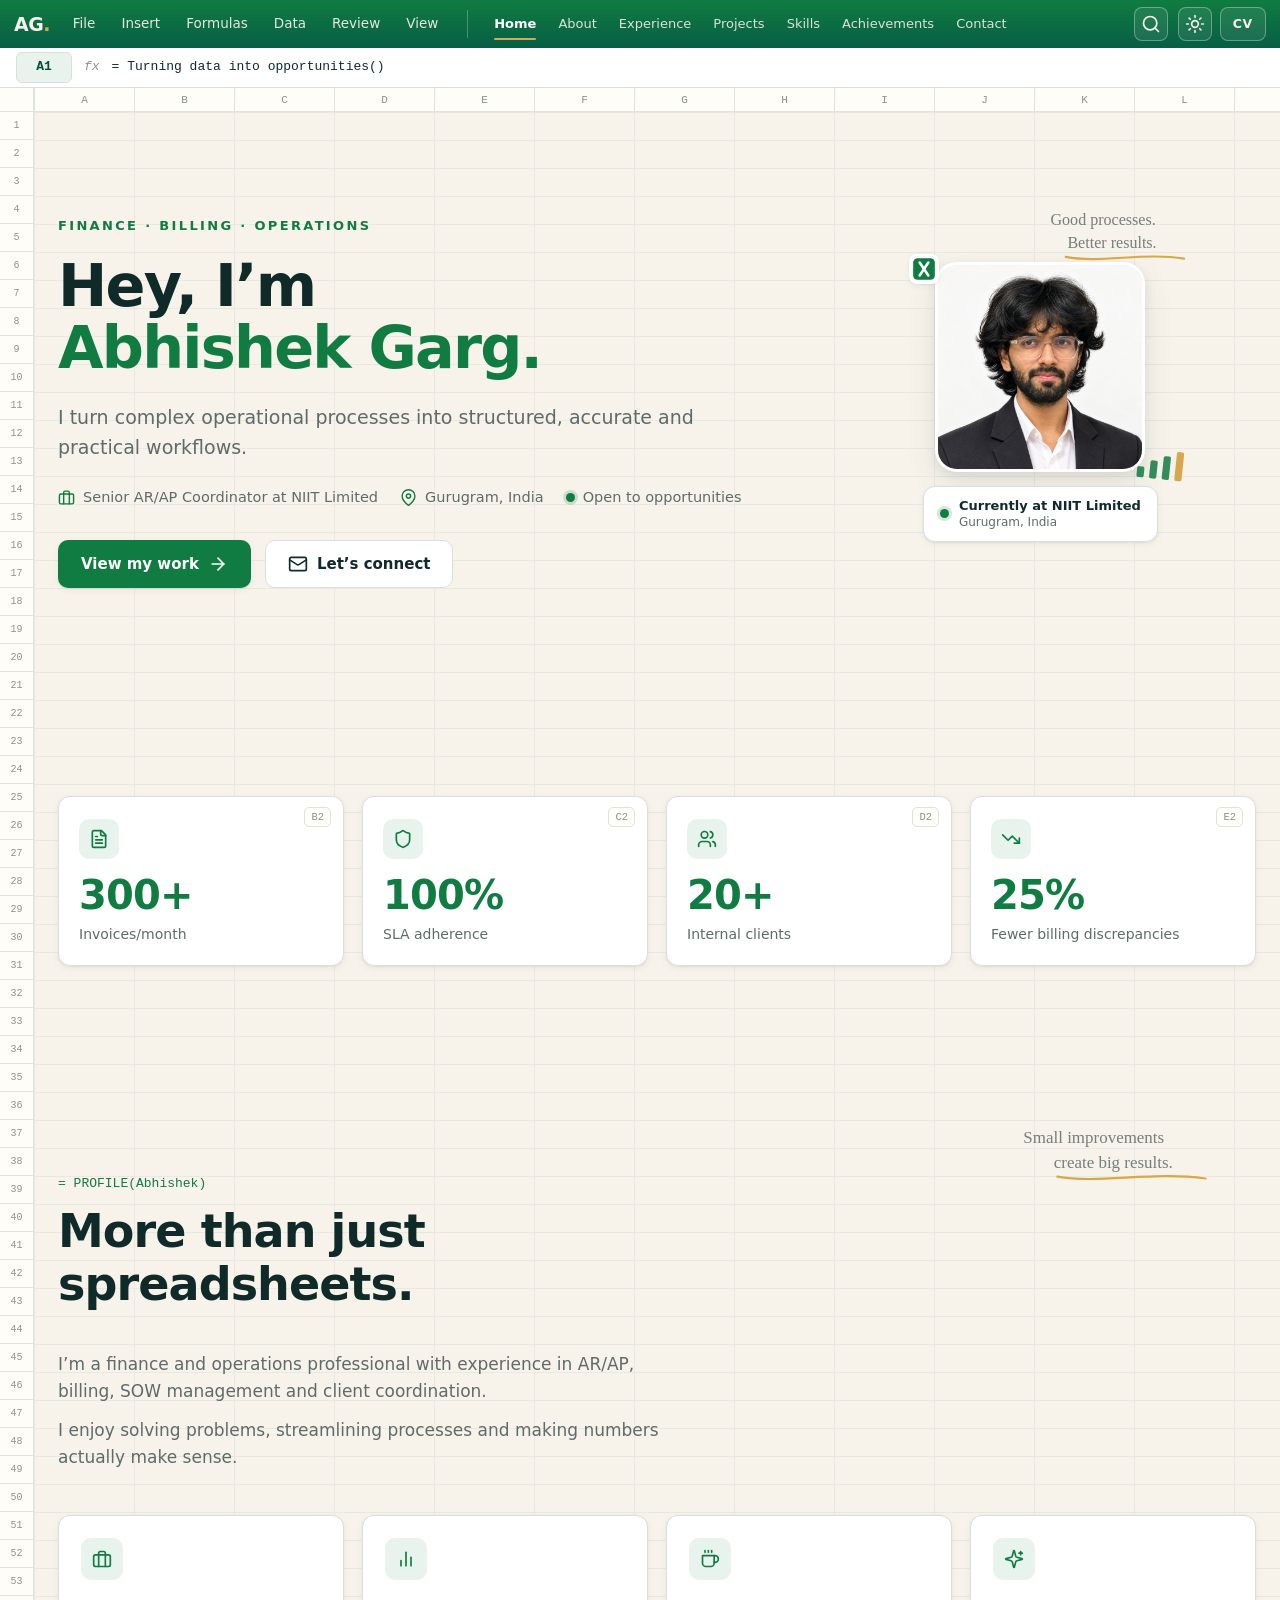
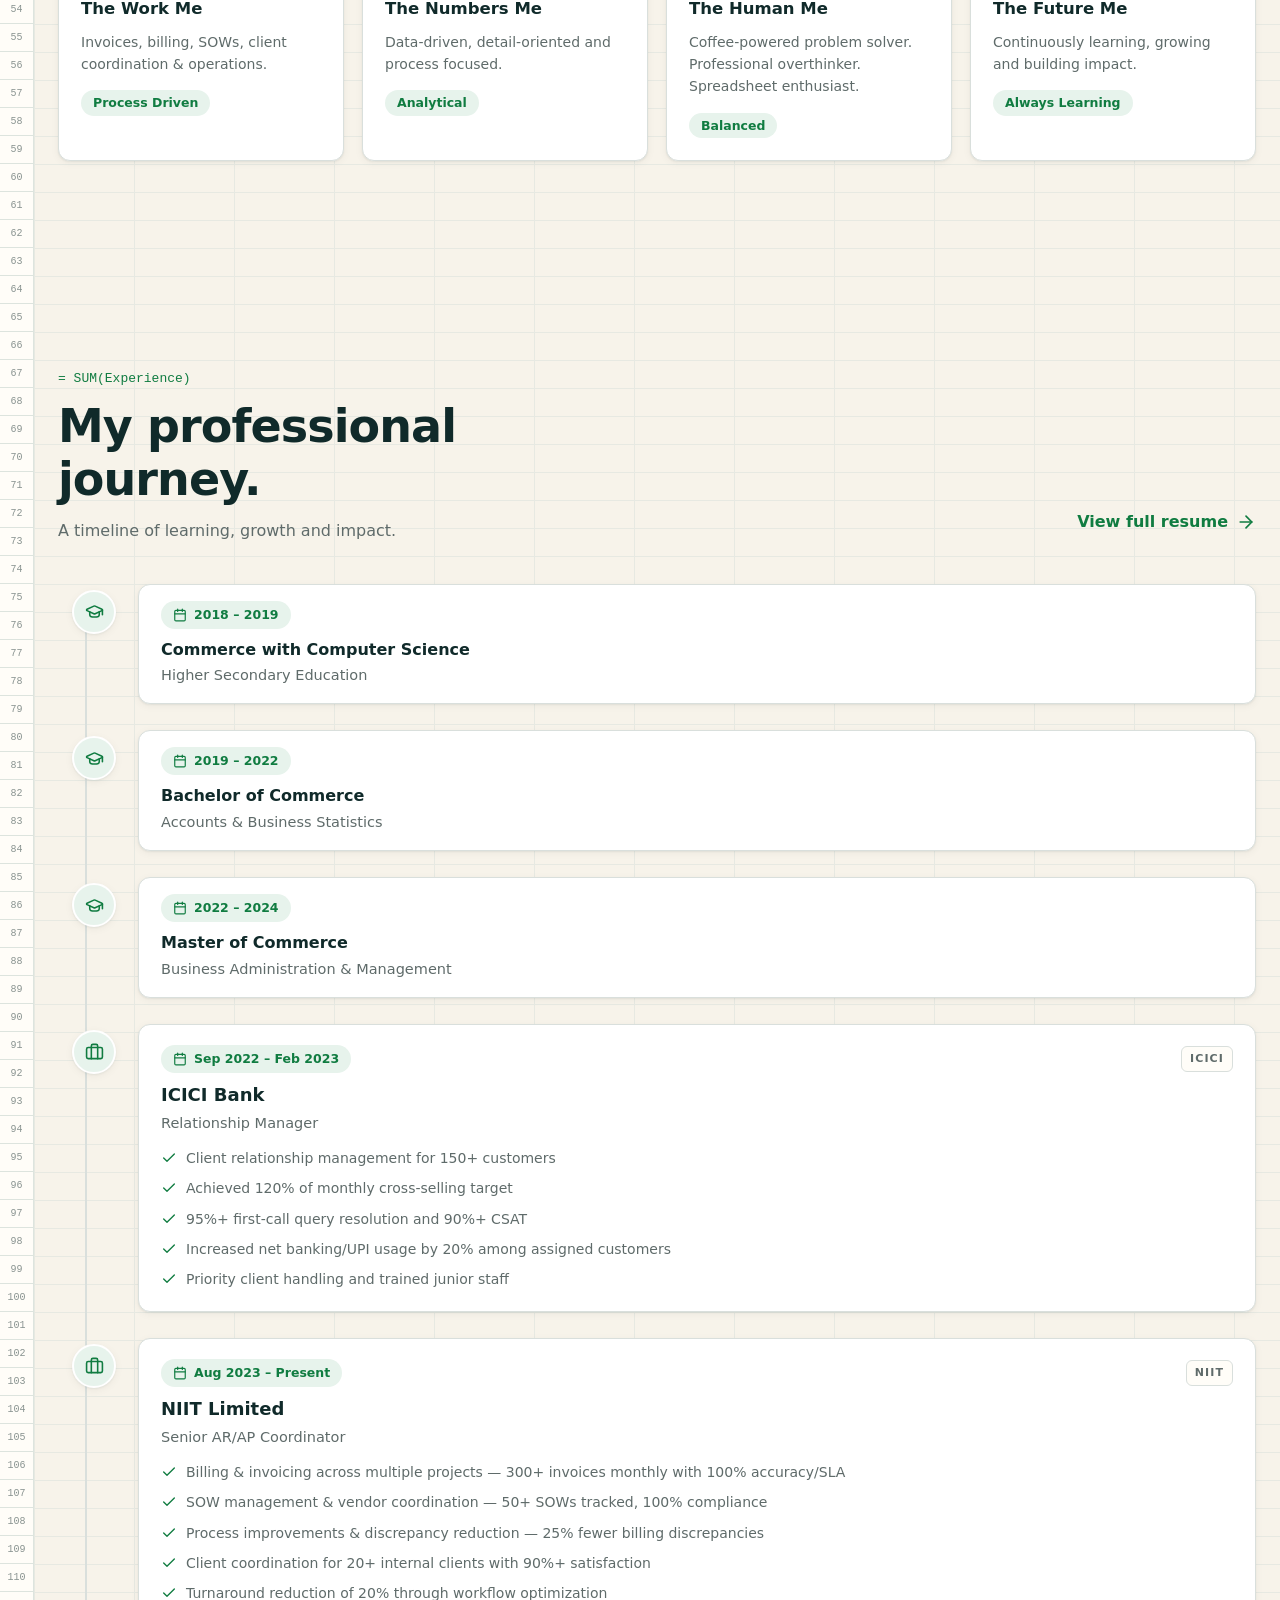
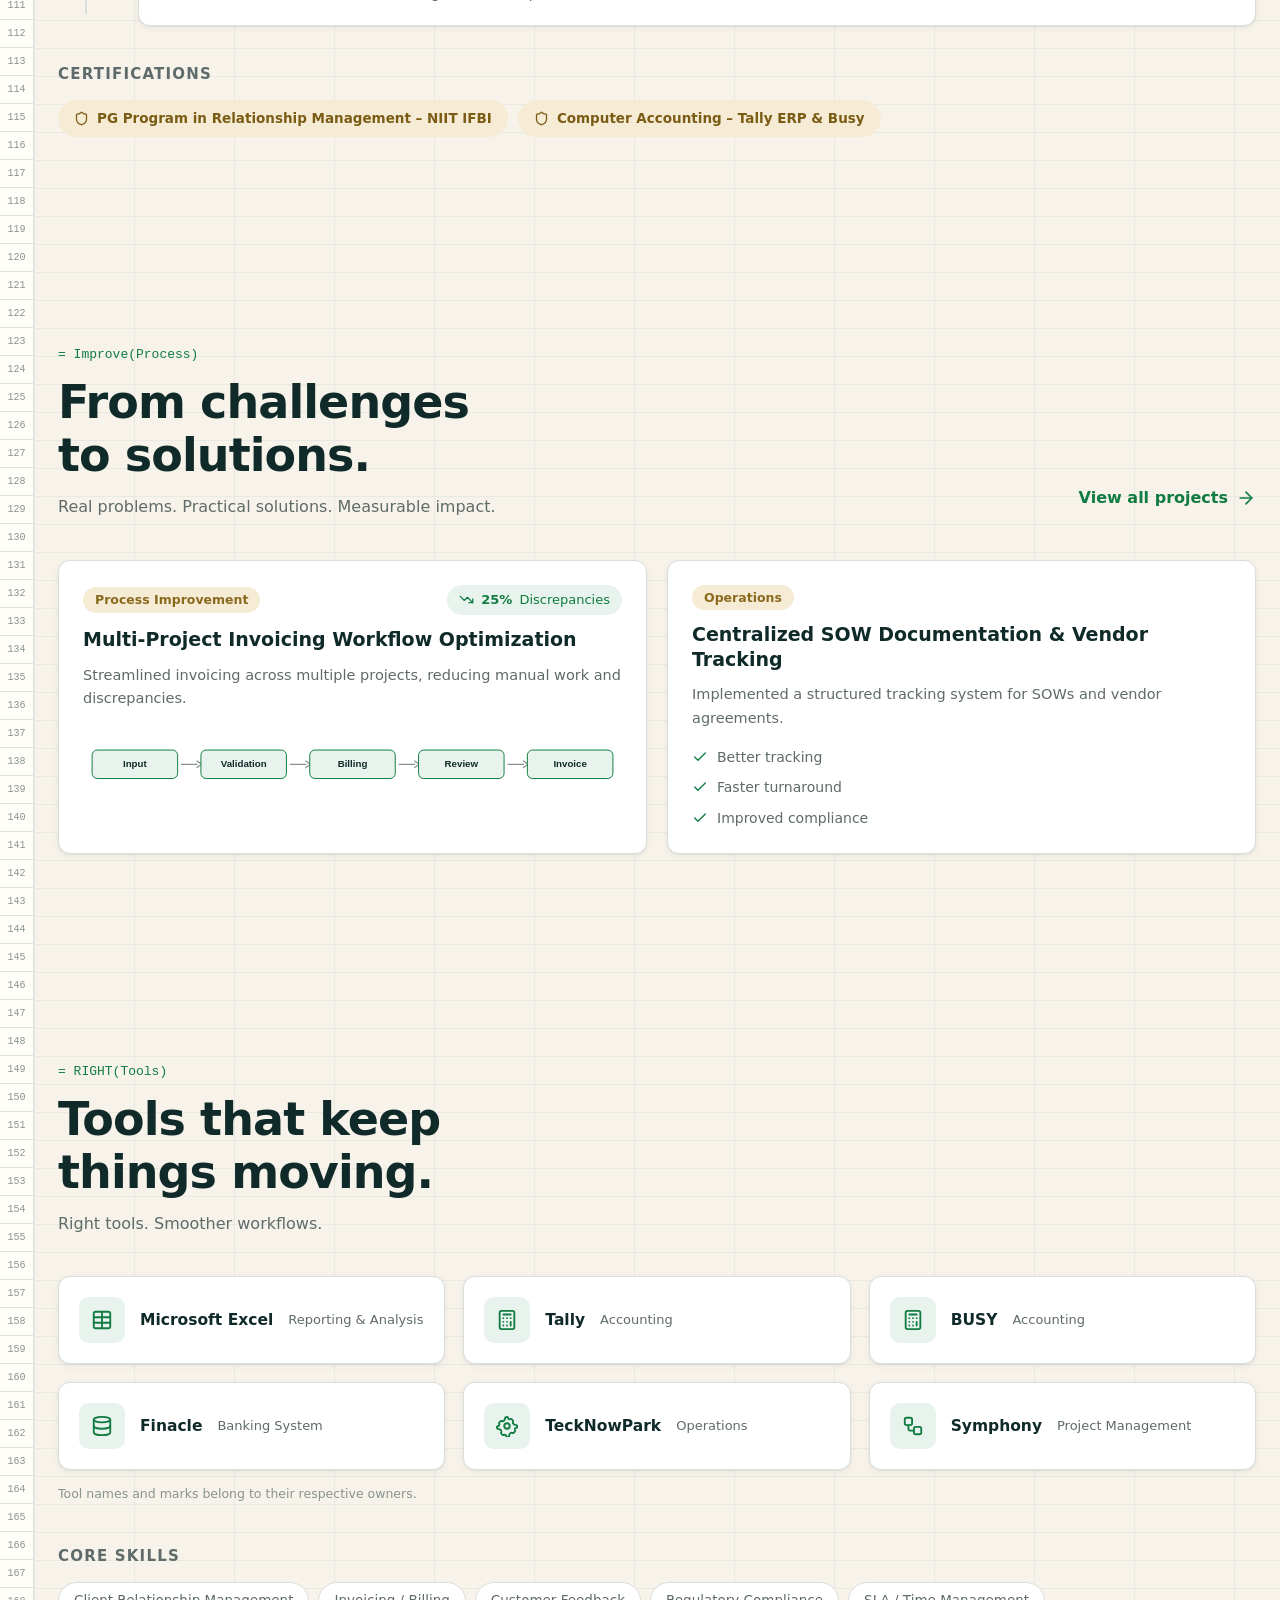
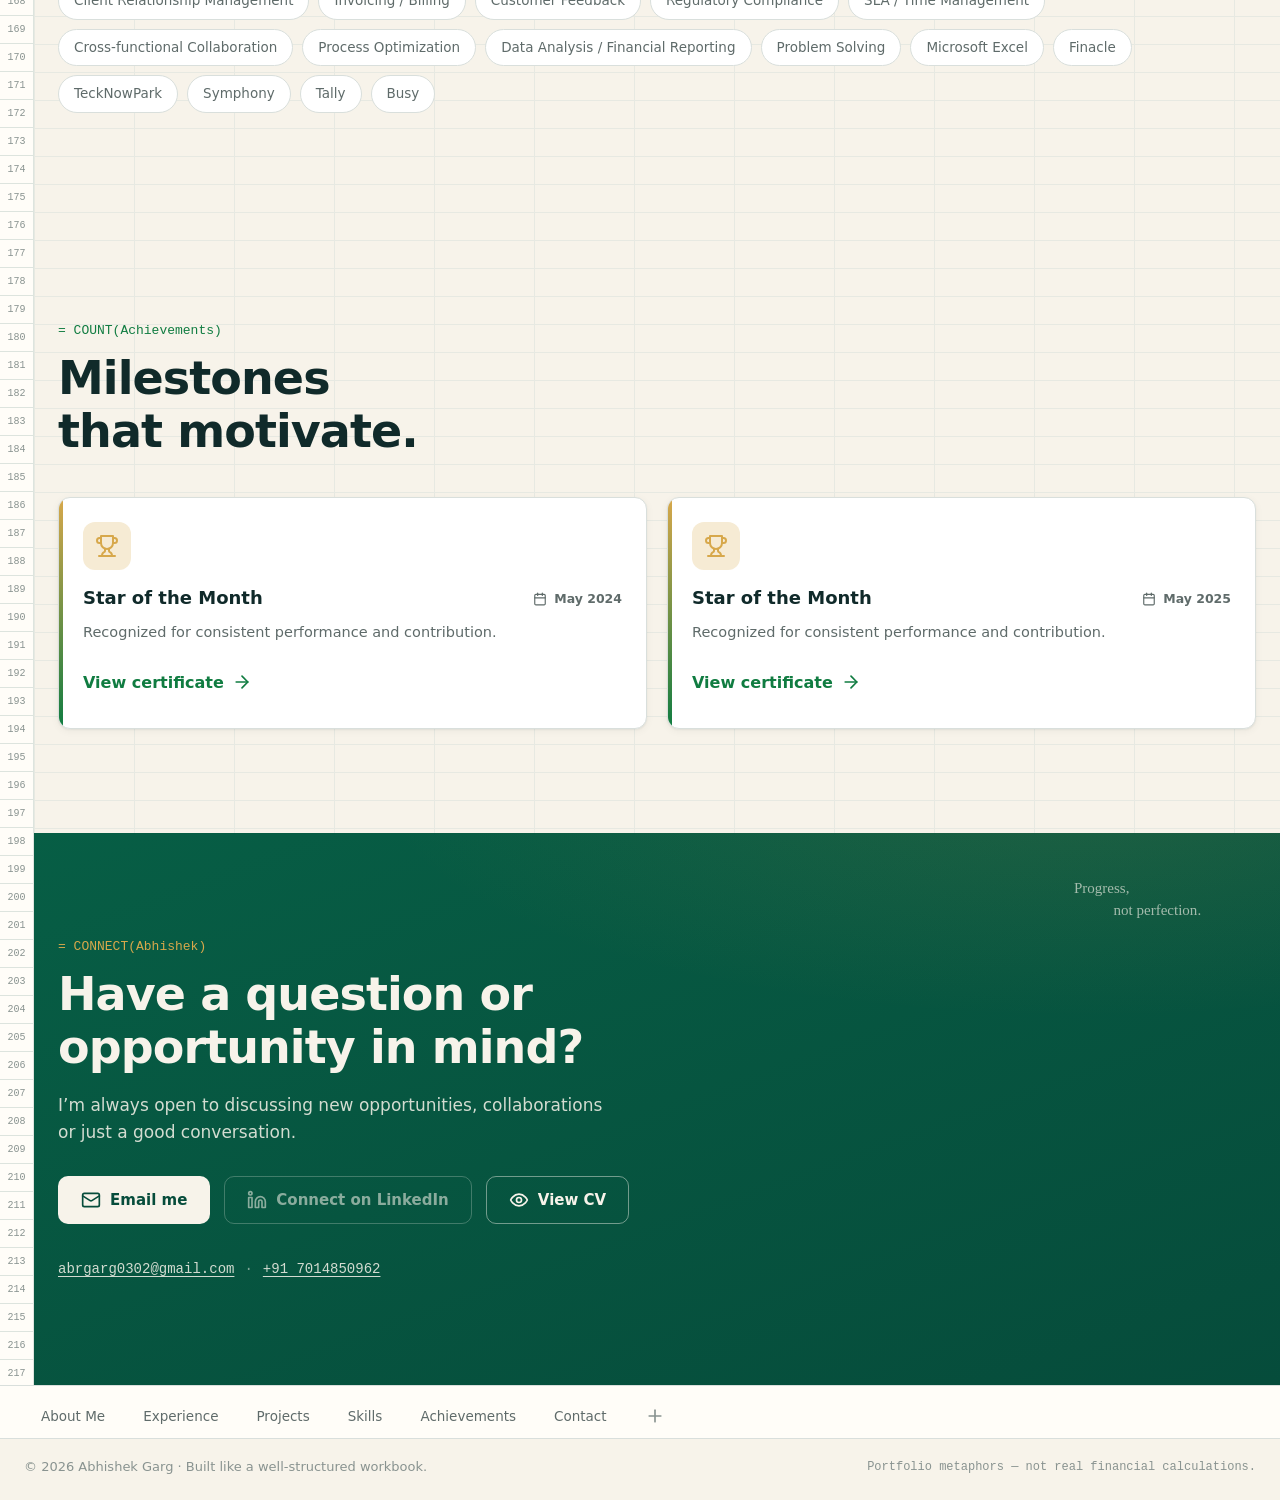
==== commit df083039: "review: single sticky ribbon (nav+tabs+actions), header removed, expanding search icon, CV chip, Dow" ====
--- a/portfolio/index.html
+++ b/portfolio/index.html
@@ -83,26 +83,54 @@
     (for example <code>python -m http.server</code>) instead of opening the file directly.
   </div>
 
-  <!-- ================= TOP WEBSITE HEADER (brand + nav, scrolls away) ================= -->
-  <header class="site-header" id="site-header">
-    <div class="header-inner">
-      <a class="brand" href="#home" id="brand" aria-label="Abhishek Garg — home">
-        <span class="brand-mark" id="brand-mark">AG<span class="brand-dot">.</span></span>
-      </a>
-
-      <nav class="main-nav" aria-label="Primary">
-        <ul id="nav-links">
-          <li><a class="nav-link" href="#home">Home</a></li>
-          <li><a class="nav-link" href="#about">About</a></li>
-          <li><a class="nav-link" href="#experience">Experience</a></li>
-          <li><a class="nav-link" href="#projects">Projects</a></li>
-          <li><a class="nav-link" href="#skills">Skills</a></li>
-          <li><a class="nav-link" href="#achievements">Achievements</a></li>
-          <li><a class="nav-link" href="#contact">Contact</a></li>
-        </ul>
-      </nav>
-    </div>
-  </header>
+  <!-- ================= STICKY EXCEL RIBBON (the only top bar) ================= -->
+  <div class="ribbon" id="ribbon" role="toolbar" aria-label="Portfolio ribbon (visual Excel metaphor)">
+    <a class="ribbon-brand" href="#home" aria-label="Abhishek Garg — home">AG<span class="brand-dot">.</span></a>
+    <span class="ribbon-title" aria-hidden="true">Abhishek_Garg_Portfolio.xlsx</span>
+
+    <div class="ribbon-tabs">
+      <button class="ribbon-btn" type="button" data-ribbon="file">File</button>
+      <button class="ribbon-btn" type="button" data-ribbon="insert">Insert</button>
+      <button class="ribbon-btn" type="button" data-ribbon="formulas">Formulas</button>
+      <button class="ribbon-btn" type="button" data-ribbon="data">Data</button>
+      <button class="ribbon-btn" type="button" data-ribbon="review">Review</button>
+      <button class="ribbon-btn" type="button" data-ribbon="view">View</button>
+    </div>
+
+    <span class="ribbon-divider" aria-hidden="true"></span>
+
+    <nav class="ribbon-nav" aria-label="Primary">
+      <a class="nav-link" href="#home">Home</a>
+      <a class="nav-link" href="#about">About</a>
+      <a class="nav-link" href="#experience">Experience</a>
+      <a class="nav-link" href="#projects">Projects</a>
+      <a class="nav-link" href="#skills">Skills</a>
+      <a class="nav-link" href="#achievements">Achievements</a>
+      <a class="nav-link" href="#contact">Contact</a>
+    </nav>
+
+    <div class="header-actions">
+      <div class="search-wrap" id="search-wrap">
+        <button class="icon-btn search-toggle" id="search-toggle" type="button" aria-label="Search portfolio sections" aria-expanded="false">
+          <svg class="icon" aria-hidden="true"><use href="#i-search"></use></svg>
+        </button>
+        <input type="search" id="search-input" class="search-input" placeholder="Search opportunities..." aria-label="Search portfolio sections" autocomplete="off" tabindex="-1">
+        <div id="search-results" class="search-results" hidden></div>
+      </div>
+      <button class="icon-btn theme-toggle" id="theme-toggle" type="button" aria-label="Switch to dark theme">
+        <svg class="icon icon-sun" aria-hidden="true"><use href="#i-sun"></use></svg>
+        <svg class="icon icon-moon" aria-hidden="true"><use href="#i-moon"></use></svg>
+      </button>
+      <a class="cv-chip" data-cv-link href="cv/Abhishek_Garg_CV_Final.pdf" title="View CV (opens in a new tab)">CV</a>
+      <button class="icon-btn menu-toggle" id="menu-toggle" type="button" aria-label="Open menu" aria-expanded="false">
+        <svg class="icon" aria-hidden="true"><use href="#i-menu"></use></svg>
+      </button>
+    </div>
+
+    <div class="ribbon-panel" id="ribbon-panel" hidden>
+      <div id="ribbon-panel-content"></div>
+    </div>
+  </div>
 
   <!-- ================= MOBILE MENU OVERLAY ================= -->
   <div class="mobile-menu" id="mobile-menu" hidden>
@@ -130,44 +158,6 @@
         <svg class="icon" aria-hidden="true"><use href="#i-eye"></use></svg>
         <span>View CV</span>
       </a>
-    </div>
-  </div>
-
-  <!-- ================= EXCEL RIBBON (the only sticky bar) ================= -->
-  <div class="ribbon" id="ribbon" role="toolbar" aria-label="Portfolio ribbon (visual Excel metaphor)">
-    <span class="ribbon-brand" aria-hidden="true">AG<span class="brand-dot">.</span></span>
-    <span class="ribbon-title" aria-hidden="true">Abhishek_Garg_Portfolio.xlsx</span>
-    <div class="ribbon-tabs">
-      <button class="ribbon-btn" type="button" data-ribbon="file">File</button>
-      <button class="ribbon-btn" type="button" data-ribbon="home">Home</button>
-      <button class="ribbon-btn" type="button" data-ribbon="insert">Insert</button>
-      <button class="ribbon-btn" type="button" data-ribbon="pagelayout" aria-pressed="false">Page Layout</button>
-      <button class="ribbon-btn" type="button" data-ribbon="formulas">Formulas</button>
-      <button class="ribbon-btn" type="button" data-ribbon="data">Data</button>
-      <button class="ribbon-btn" type="button" data-ribbon="review">Review</button>
-      <button class="ribbon-btn" type="button" data-ribbon="view">View</button>
-    </div>
-    <div class="header-actions">
-      <div class="search-wrap">
-        <svg class="icon search-icon" aria-hidden="true"><use href="#i-search"></use></svg>
-        <input type="search" id="search-input" placeholder="Search opportunities..." aria-label="Search portfolio sections" autocomplete="off">
-        <span class="kbd-hint" aria-hidden="true">Ctrl + K</span>
-        <div id="search-results" class="search-results" hidden></div>
-      </div>
-      <button class="icon-btn theme-toggle" id="theme-toggle" type="button" aria-label="Switch to dark theme">
-        <svg class="icon icon-sun" aria-hidden="true"><use href="#i-sun"></use></svg>
-        <svg class="icon icon-moon" aria-hidden="true"><use href="#i-moon"></use></svg>
-      </button>
-      <a class="btn btn-ghost cv-btn" data-cv-link href="cv/Abhishek_Garg_CV_Final.pdf">
-        <svg class="icon" aria-hidden="true"><use href="#i-eye"></use></svg>
-        <span>View CV</span>
-      </a>
-      <button class="icon-btn menu-toggle" id="menu-toggle" type="button" aria-label="Open menu" aria-expanded="false">
-        <svg class="icon" aria-hidden="true"><use href="#i-menu"></use></svg>
-      </button>
-    </div>
-    <div class="ribbon-panel" id="ribbon-panel" hidden>
-      <div id="ribbon-panel-content"></div>
     </div>
   </div>
 
--- a/portfolio/styles.css
+++ b/portfolio/styles.css
@@ -38,7 +38,6 @@
   --rail-w: 34px;
   --strip-h: 24px;
   --ribbon-h: 48px;
-  --header-h: 60px;
 }
 
 [data-theme="dark"] {
@@ -134,7 +133,7 @@
    3. Utilities
 ------------------------------------------------------------ */
 .container {
-  width: min(1180px, 100% - 48px);
+  width: min(1240px, 100% - 48px);
   margin-inline: auto;
 }
 
@@ -145,12 +144,12 @@
 }
 
 .section {
-  padding: 88px 0;
+  padding: 104px 0;
   scroll-margin-top: calc(var(--ribbon-h) + 22px);
   position: relative;
   z-index: 1;
 }
-body.compact .section { padding: 56px 0; }
+body.compact .section { padding: 64px 0; }
 
 .section-head {
   display: flex;
@@ -169,7 +168,7 @@
 .kicker-light { color: var(--gold-accent); }
 
 .section-title {
-  font-size: clamp(28px, 4vw, 40px);
+  font-size: clamp(30px, 3.6vw, 46px);
   line-height: 1.15;
   font-weight: 800;
   letter-spacing: -0.02em;
@@ -276,23 +275,9 @@
 .flash { animation: flash-ring 0.9s var(--ease) 2; }
 
 /* ------------------------------------------------------------
-   4. Top website header (static — only the ribbon sticks)
------------------------------------------------------------- */
-.site-header {
-  border-bottom: 1px solid var(--border);
-  background: var(--bg);
-}
-
-.header-inner {
-  width: min(1280px, 100% - 32px);
-  margin-inline: auto;
-  height: var(--header-h);
-  display: flex;
-  align-items: center;
-  gap: 20px;
-}
-
-.brand { display: inline-flex; }
+   4. (reserved — the sticky ribbon below is the only top bar)
+------------------------------------------------------------ */
+
 .brand-mark {
   font-size: 22px;
   font-weight: 800;
@@ -301,91 +286,106 @@
 }
 .brand-dot { color: var(--gold-accent); }
 
-.main-nav { margin-left: auto; }
-.main-nav ul { display: flex; gap: 4px; }
+/* Section navigation living inside the green ribbon */
+.ribbon-nav {
+  display: flex;
+  align-items: center;
+  gap: 2px;
+  min-width: 0;
+}
 
 .nav-link {
   display: inline-flex;
   align-items: center;
-  padding: 8px 13px;
-  border-radius: 8px;
-  font-size: 14.5px;
+  padding: 6px 10px;
+  border-radius: 7px;
+  font-size: 13px;
   font-weight: 500;
-  color: var(--text-secondary);
+  color: rgba(247, 243, 234, 0.88);
+  white-space: nowrap;
   transition: color 0.2s, background-color 0.2s;
-  min-height: 38px;
-}
-.nav-link:hover { color: var(--excel-green); background: var(--soft-green); }
-.nav-link.active { color: var(--excel-green); font-weight: 600; position: relative; }
+  min-height: 36px;
+}
+.nav-link:hover { color: #fff; background: rgba(255, 255, 255, 0.12); }
+.nav-link.active { color: #fff; font-weight: 700; position: relative; }
 .nav-link.active::after {
   content: "";
   position: absolute;
-  left: 13px;
-  right: 13px;
+  left: 10px;
+  right: 10px;
   bottom: 2px;
   height: 2px;
   border-radius: 2px;
-  background: var(--excel-green);
-}
-
-.header-actions { display: flex; align-items: center; gap: 10px; margin-left: auto; flex: none; }
-
-/* Controls living inside the green ribbon need light chrome */
+  background: var(--gold-accent);
+}
+
+.ribbon-divider {
+  width: 1px;
+  align-self: stretch;
+  margin: 10px 6px;
+  background: rgba(247, 243, 234, 0.28);
+  flex: none;
+}
+
+.header-actions { display: flex; align-items: center; gap: 8px; margin-left: auto; flex: none; }
+
+/* Compact ribbon-styled controls */
 .ribbon .icon-btn {
-  border-color: rgba(247, 243, 234, 0.4);
+  width: 34px;
+  height: 34px;
+  border-radius: 8px;
+  border-color: rgba(247, 243, 234, 0.35);
   color: #F7F3EA;
-  background: rgba(255, 255, 255, 0.06);
-}
-.ribbon .icon-btn:hover { color: #fff; border-color: #F7F3EA; background: rgba(255, 255, 255, 0.16); }
-
-.ribbon .btn-ghost {
-  border-color: rgba(247, 243, 234, 0.4);
+  background: rgba(255, 255, 255, 0.08);
+}
+.ribbon .icon-btn:hover { color: #fff; border-color: rgba(247, 243, 234, 0.8); background: rgba(255, 255, 255, 0.18); }
+
+.cv-chip {
+  display: inline-flex;
+  align-items: center;
+  justify-content: center;
+  min-width: 40px;
+  height: 34px;
+  padding: 0 12px;
+  border-radius: 8px;
+  border: 1px solid rgba(247, 243, 234, 0.35);
+  background: rgba(255, 255, 255, 0.08);
   color: #F7F3EA;
-  background: transparent;
-}
-.ribbon .btn-ghost:hover { color: #fff; border-color: #F7F3EA; background: rgba(255, 255, 255, 0.12); }
-
-.search-wrap { position: relative; }
-.search-icon {
-  position: absolute;
-  left: 12px;
-  top: 50%;
-  transform: translateY(-50%);
-  width: 16px;
-  height: 16px;
-  color: var(--muted);
-  pointer-events: none;
-}
-#search-input {
-  width: 210px;
-  min-height: 40px;
-  padding: 8px 76px 8px 34px;
-  border: 1.5px solid var(--border);
-  border-radius: 10px;
-  background: var(--surface);
-  color: var(--text-primary);
+  font-size: 12.5px;
+  font-weight: 700;
+  letter-spacing: 0.06em;
+  transition: background-color 0.2s, border-color 0.2s, color 0.2s;
+}
+.cv-chip:hover { color: #fff; border-color: rgba(247, 243, 234, 0.8); background: rgba(255, 255, 255, 0.18); }
+
+/* Search: collapsed to an icon, expands on click */
+.search-wrap { position: relative; display: flex; align-items: center; }
+
+.search-input {
+  width: 0;
+  min-height: 34px;
+  padding: 0;
+  margin-left: 0;
+  border: 1px solid transparent;
+  border-radius: 8px;
+  background: rgba(255, 255, 255, 0.12);
+  color: #F7F3EA;
   font: inherit;
-  font-size: 14px;
-  transition: border-color 0.2s, box-shadow 0.2s;
-}
-#search-input::placeholder { color: var(--muted); }
-#search-input:focus {
-  outline: none;
-  border-color: var(--excel-green);
-  box-shadow: 0 0 0 3px rgba(16, 124, 65, 0.15);
-}
-.kbd-hint {
-  position: absolute;
-  right: 10px;
-  top: 50%;
-  transform: translateY(-50%);
-  font-size: 11px;
-  color: var(--muted);
-  border: 1px solid var(--border);
-  border-radius: 6px;
-  padding: 2px 6px;
-  pointer-events: none;
+  font-size: 13.5px;
+  opacity: 0;
+  overflow: hidden;
   white-space: nowrap;
+  transition: width 0.3s var(--ease), opacity 0.25s var(--ease),
+    padding 0.3s var(--ease), margin 0.3s var(--ease), border-color 0.2s;
+}
+.search-input::placeholder { color: rgba(247, 243, 234, 0.65); }
+.search-input:focus { outline: none; border-color: rgba(247, 243, 234, 0.8); }
+
+.search-wrap.open .search-input {
+  width: min(230px, 52vw);
+  padding: 6px 12px;
+  margin-left: 8px;
+  opacity: 1;
 }
 
 .search-results {
@@ -416,7 +416,6 @@
 .search-empty { padding: 12px; font-size: 13.5px; color: var(--text-secondary); }
 
 .menu-toggle { display: none; }
-.cv-btn span { display: inline; }
 
 /* ------------------------------------------------------------
    5. Mobile menu overlay
@@ -462,7 +461,7 @@
 }
 
 /* ------------------------------------------------------------
-   6. Excel ribbon — the only sticky bar, holds the header actions
+   6. Excel ribbon — the only sticky bar: brand | tabs | nav | actions
 ------------------------------------------------------------ */
 .ribbon {
   position: sticky;
@@ -471,37 +470,35 @@
   color: #F7F3EA;
   display: flex;
   align-items: center;
-  gap: 12px;
-  padding: 0 16px;
+  gap: 10px;
+  padding: 0 14px;
   min-height: var(--ribbon-h);
   z-index: 100;
 }
 
 .ribbon-brand {
-  display: none;
-  font-size: 18px;
+  display: inline-flex;
+  font-size: 19px;
   font-weight: 800;
   letter-spacing: -0.03em;
   color: #F7F3EA;
   white-space: nowrap;
+  flex: none;
 }
 
 .ribbon-title {
   font-family: "Cascadia Code", Consolas, "SF Mono", Menlo, monospace;
-  font-size: 12.5px;
-  opacity: 0.85;
+  font-size: 12px;
+  opacity: 0.8;
   white-space: nowrap;
+  display: none;
 }
 
 .ribbon-tabs {
   display: flex;
   align-items: stretch;
-  flex: 1 1 auto;
-  min-width: 0;
-  overflow-x: auto;
-  scrollbar-width: none;
-}
-.ribbon-tabs::-webkit-scrollbar { display: none; }
+  flex: none;
+}
 
 .ribbon-btn {
   position: relative;
@@ -720,15 +717,15 @@
   font-family: "Cascadia Code", Consolas, monospace;
 }
 
-main > .section:first-of-type { padding-top: calc(88px + var(--strip-h)); }
+main > .section:first-of-type { padding-top: calc(104px + var(--strip-h)); }
 
 /* Hide decorative chrome on smaller screens, in focus mode, or with gridlines off */
 @media (max-width: 1100px) {
   .col-strip, .row-rail, .grid-corner { display: none; }
-  main > .section:first-of-type { padding-top: 88px; }
+  main > .section:first-of-type { padding-top: 104px; }
 }
 body.focus-mode .col-strip, body.focus-mode .row-rail, body.focus-mode .grid-corner { display: none; }
-body.focus-mode main > .section:first-of-type { padding-top: 88px; }
+body.focus-mode main > .section:first-of-type { padding-top: 104px; }
 body.focus-mode .doodle, body.focus-mode .mini-chart { display: none; }
 body.no-grid .col-strip, body.no-grid .row-rail, body.no-grid .grid-corner { display: none; }
 
@@ -751,18 +748,18 @@
 }
 
 .hero-content h1 {
-  font-size: clamp(34px, 5vw, 56px);
-  line-height: 1.08;
+  font-size: clamp(36px, 4.6vw, 64px);
+  line-height: 1.06;
   font-weight: 800;
   letter-spacing: -0.03em;
 }
 .hero-name { color: var(--excel-green); }
 
 .hero-desc {
-  margin-top: 20px;
-  font-size: 18px;
+  margin-top: 22px;
+  font-size: 19px;
   color: var(--text-secondary);
-  max-width: 52ch;
+  max-width: 54ch;
 }
 
 .hero-meta {
@@ -815,10 +812,11 @@
 }
 
 #profile-img {
-  width: 150px;
-  height: 150px;
+  width: 210px;
+  height: 210px;
   object-fit: cover;
-  border-radius: 18px;
+  object-position: center 20%;
+  border-radius: 22px;
   border: 3px solid var(--surface);
   box-shadow: var(--shadow-md);
   background: var(--soft-green);
@@ -932,7 +930,7 @@
 }
 
 .kpi-value {
-  font-size: 34px;
+  font-size: 40px;
   font-weight: 800;
   letter-spacing: -0.02em;
   color: var(--excel-green);
@@ -940,7 +938,7 @@
   line-height: 1.1;
 }
 
-.kpi-label { margin-top: 4px; font-size: 13.5px; color: var(--text-secondary); }
+.kpi-label { margin-top: 6px; font-size: 14px; color: var(--text-secondary); }
 
 /* ------------------------------------------------------------
    10. About
@@ -1460,39 +1458,41 @@
 /* ------------------------------------------------------------
    18. Responsive
 ------------------------------------------------------------ */
-@media (max-width: 1200px) {
-  .kbd-hint { display: none; }
-  #search-input { width: 170px; }
-}
-@media (max-width: 1150px) {
+/* Keep the sheet grid clear of the row rail on mid-wide screens */
+@media (min-width: 1101px) and (max-width: 1330px) {
+  main .container {
+    width: min(1240px, 100% - 48px - var(--rail-w));
+    margin-left: calc(var(--rail-w) + 24px);
+    margin-right: 24px;
+  }
+}
+
+@media (max-width: 1360px) {
   .ribbon-title { display: none; }
 }
 
 @media (max-width: 1024px) {
-  .main-nav { display: none; }
+  .ribbon-nav { display: none; }
   .menu-toggle { display: inline-flex; }
-  .hero-grid { grid-template-columns: 1fr; gap: 36px; }
-  .hero-aside { align-items: flex-start; }
   .about-cards { grid-template-columns: repeat(2, 1fr); }
   .kpi-grid { grid-template-columns: repeat(2, 1fr); }
   .tools-grid { grid-template-columns: repeat(2, 1fr); }
+  #profile-img { width: 170px; height: 170px; }
   .doodle-hero { right: 12px; top: -78px; }
 }
 
 @media (max-width: 860px) {
   .section-head { flex-direction: column; align-items: flex-start; }
   .projects-grid, .achievements-grid { grid-template-columns: 1fr; }
-  .cv-btn span { display: none; }
-  .cv-btn { padding: 7px 11px; }
 }
 
 @media (max-width: 767px) {
-  .container { width: min(1180px, 100% - 32px); }
-
-  /* Mobile top chrome = the ribbon only: AG. | tabs | Theme | CV | Menu */
-  .site-header { display: none; }
-  .ribbon-brand { display: inline-flex; }
-  .search-wrap { display: none; }
+  .container { width: min(1240px, 100% - 32px); }
+
+  /* Clean mobile ribbon: AG. | search | theme | CV | menu (tabs + nav live in the menu) */
+  .ribbon { gap: 8px; }
+  .ribbon-tabs, .ribbon-divider { display: none; }
+  .search-wrap.open .search-input { width: min(190px, 46vw); }
 
   body { padding-bottom: 66px; }
   .bottom-nav { display: flex; }
@@ -1529,15 +1529,13 @@
 }
 
 @media (max-width: 380px) {
-  #search-input { width: 130px; }
   .hero-content h1 { font-size: 28px; }
   .kpi-grid { grid-template-columns: 1fr 1fr; }
-  .brand-mark { font-size: 19px; }
+  .ribbon-brand { font-size: 17px; }
 }
 
 /* Very small screens (320px) */
 @media (max-width: 340px) {
-  #search-input { display: none; }
   .hero-content h1 { font-size: 26px; }
 }
 
@@ -1558,7 +1556,7 @@
    20. Print-friendly tweaks
 ------------------------------------------------------------ */
 @media print {
-  .site-header, .ribbon, .formula-bar, .bottom-nav, .col-strip, .row-rail,
+  .ribbon, .formula-bar, .bottom-nav, .col-strip, .row-rail,
   .doodle, .search-wrap, .theme-toggle, .menu-toggle, .sheet-tabs-bar { display: none !important; }
   body::before { display: none; }
   body { background: #fff; color: #111; }
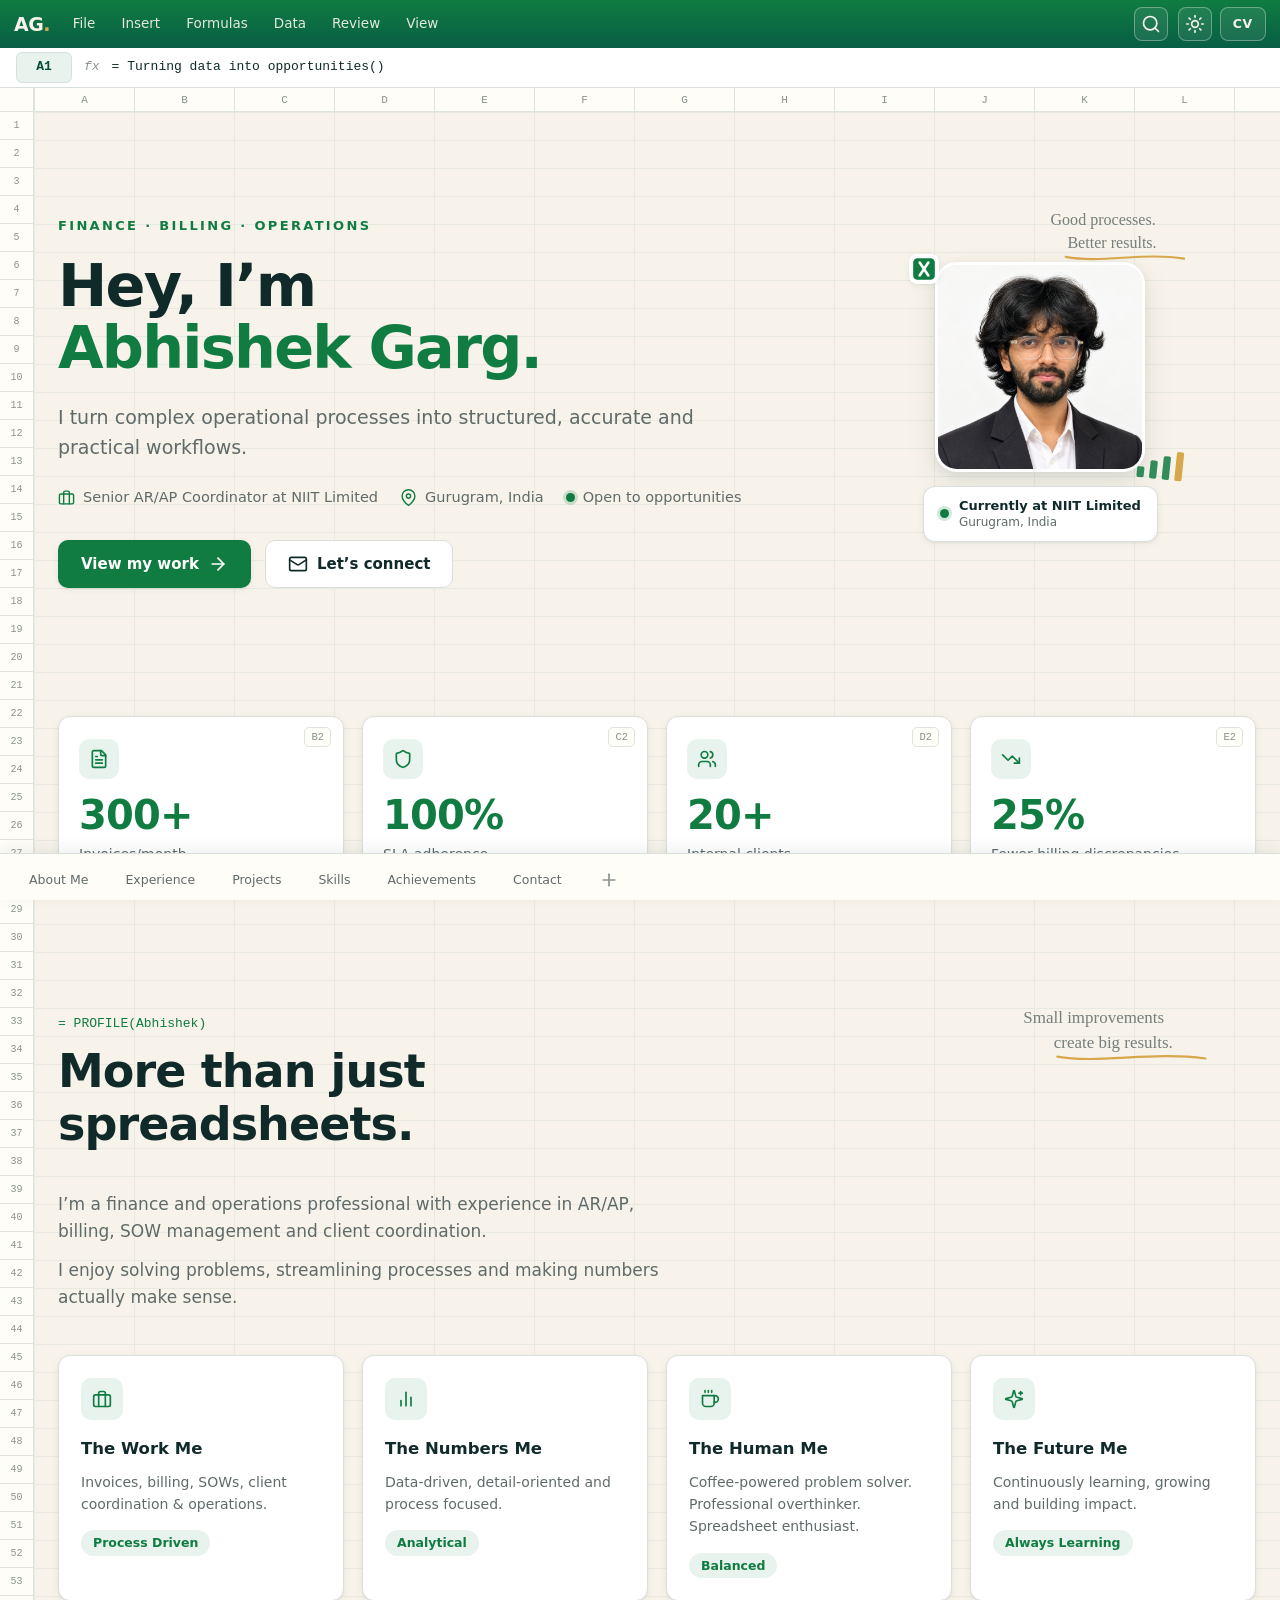
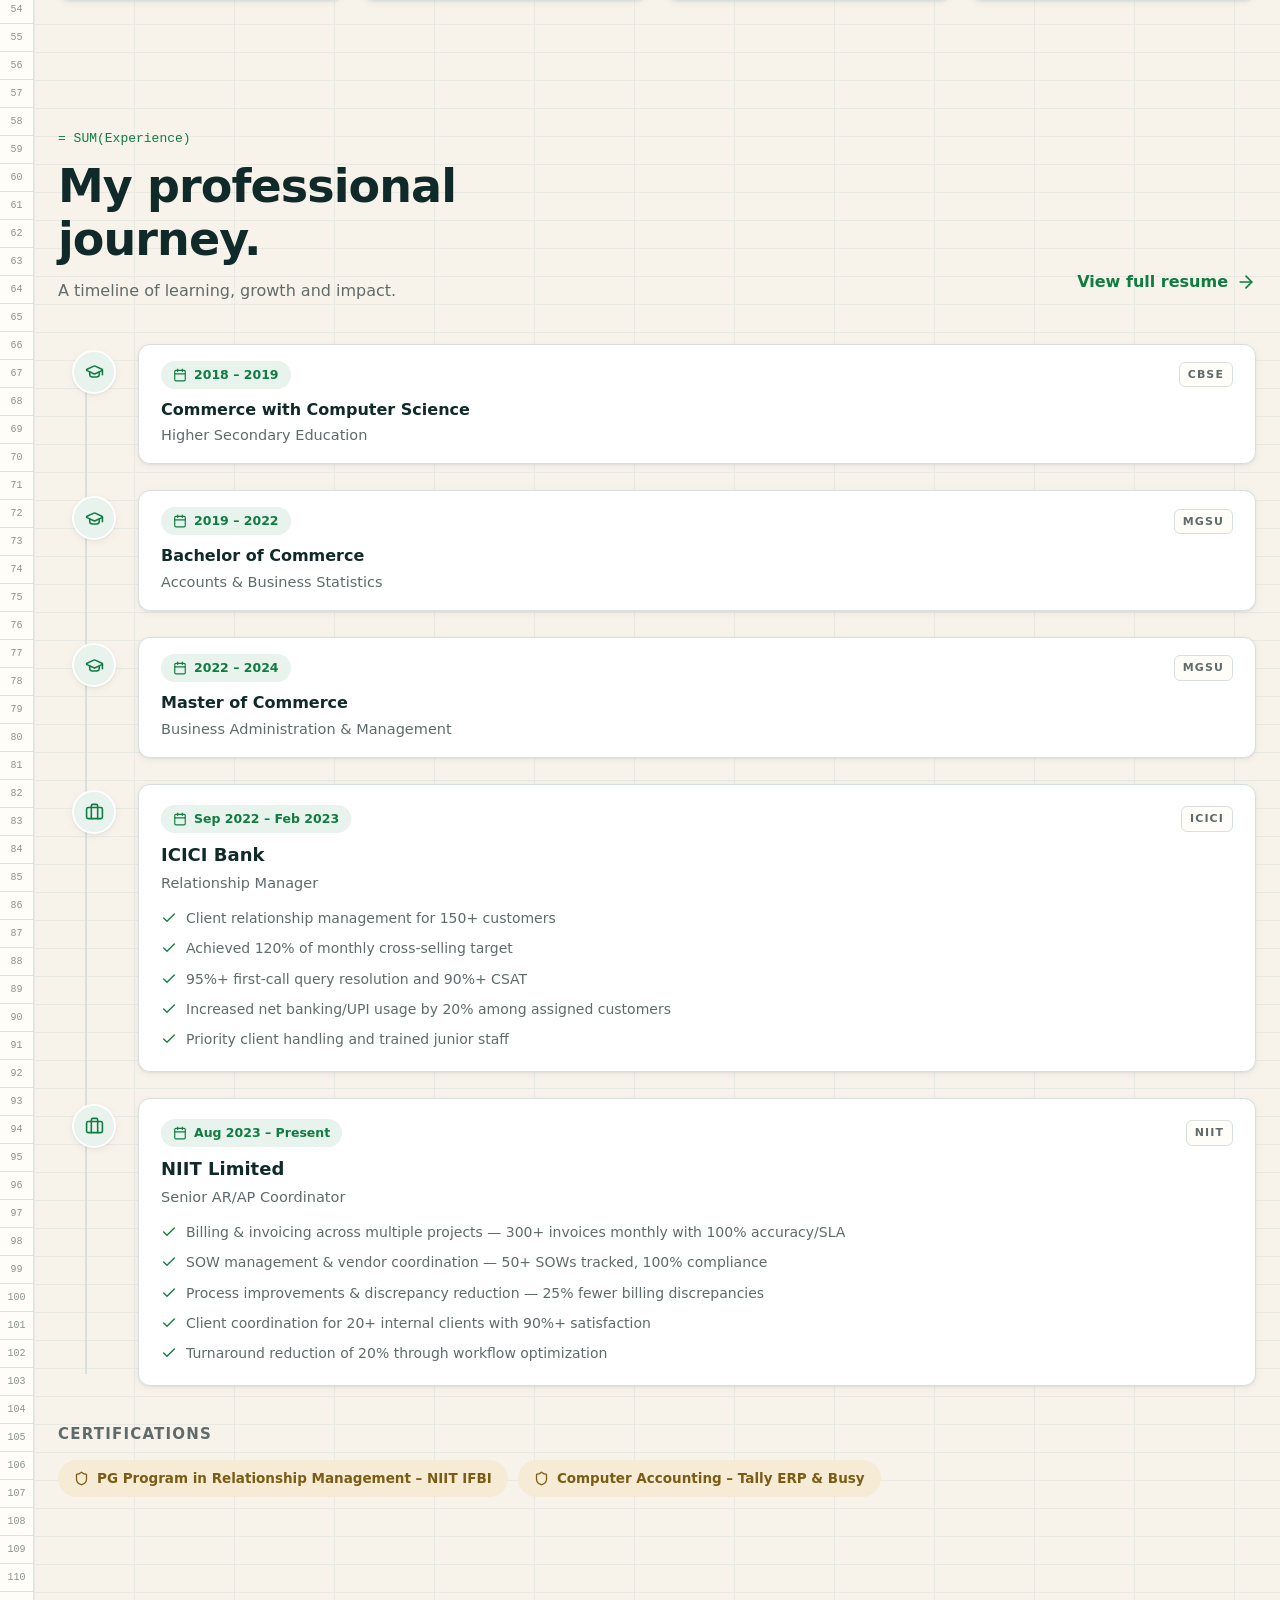
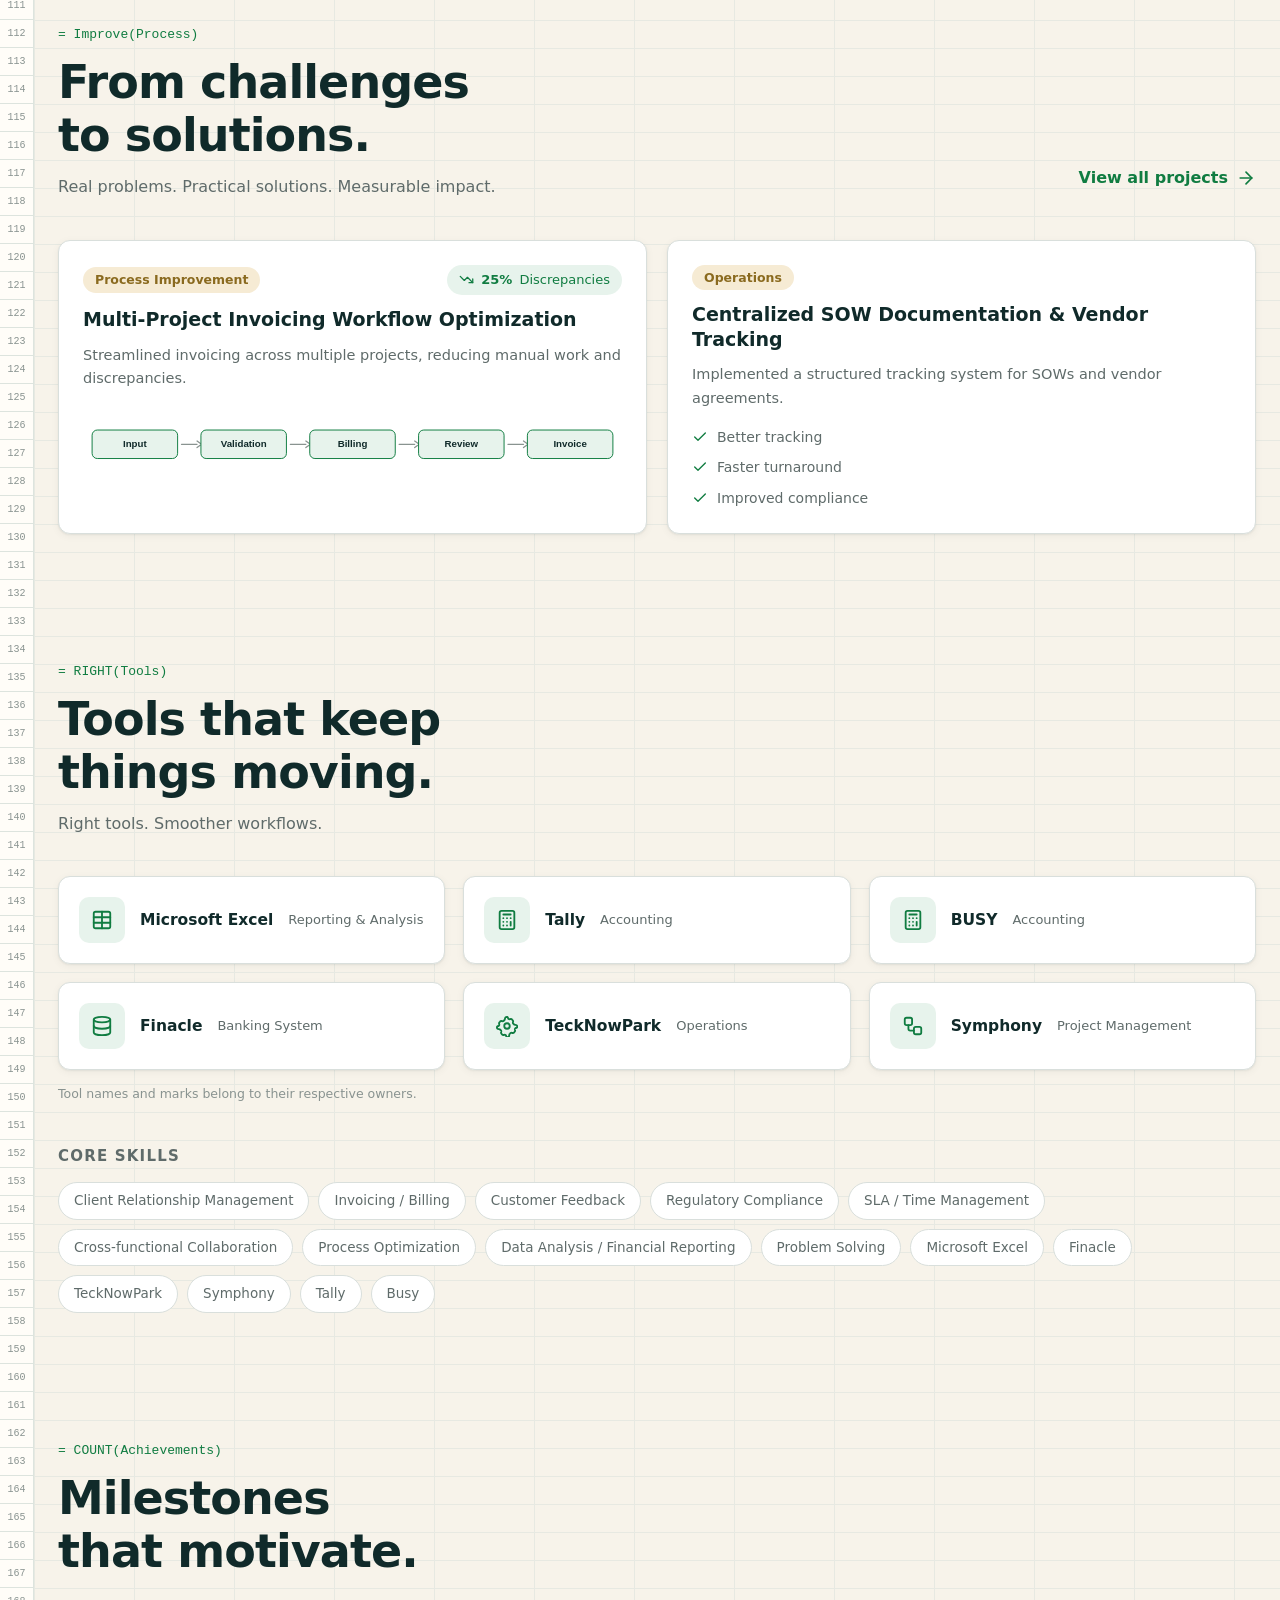
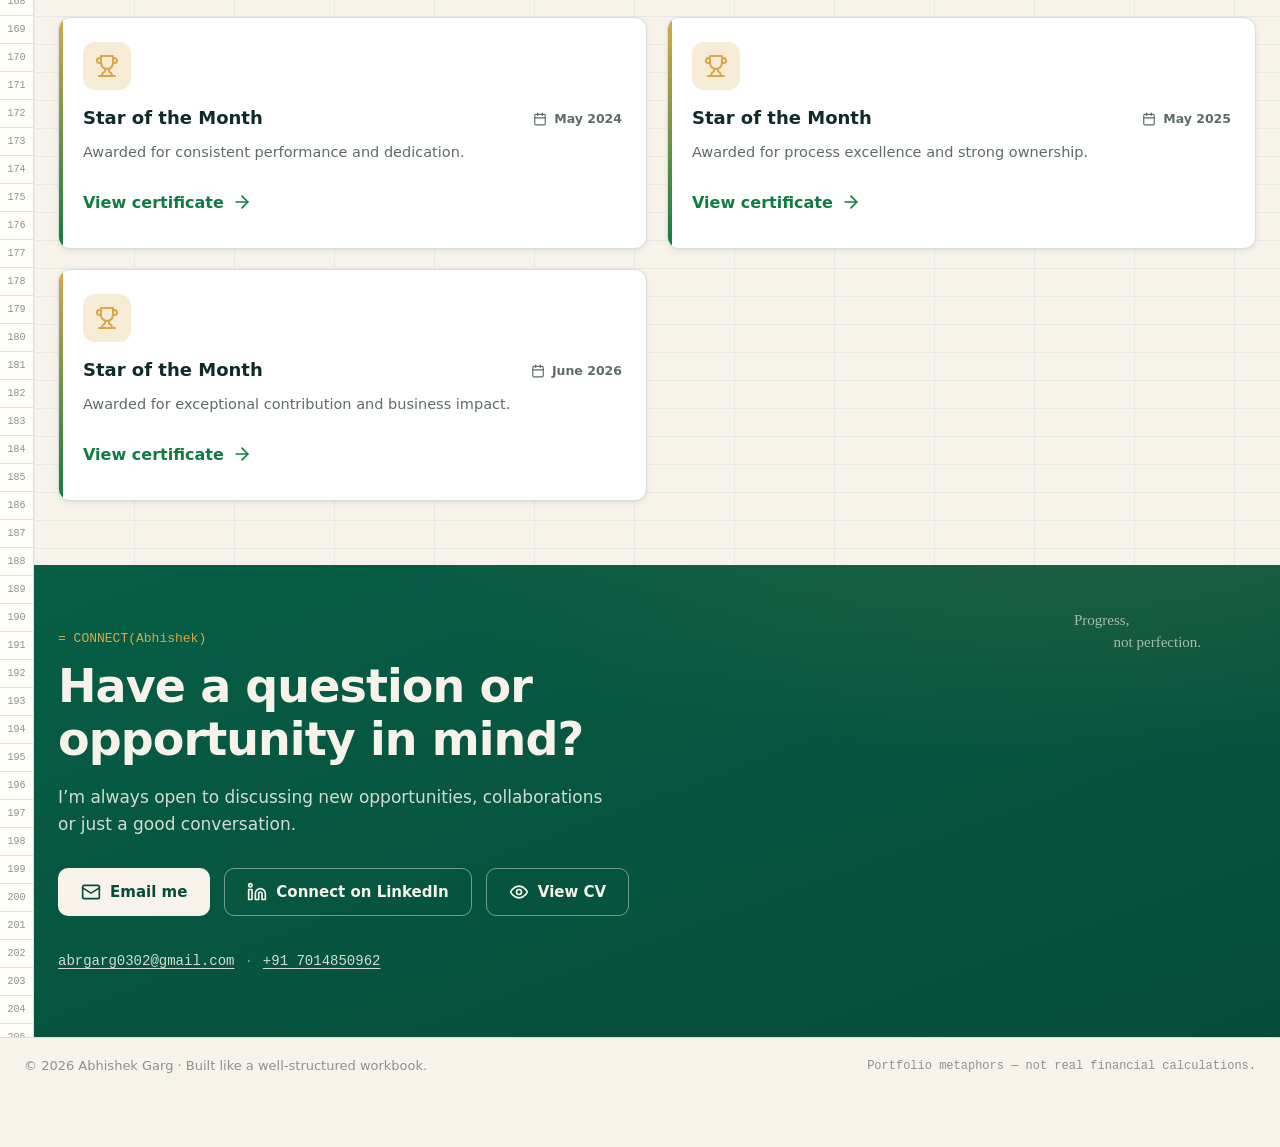
==== commit 04469c01: "review: remove ribbon-nav, fixed bottom workbook sheet-tab bar styled like Excel tabs (desktop); mob" ====
--- a/portfolio/index.html
+++ b/portfolio/index.html
@@ -97,18 +97,6 @@
       <button class="ribbon-btn" type="button" data-ribbon="view">View</button>
     </div>
 
-    <span class="ribbon-divider" aria-hidden="true"></span>
-
-    <nav class="ribbon-nav" aria-label="Primary">
-      <a class="nav-link" href="#home">Home</a>
-      <a class="nav-link" href="#about">About</a>
-      <a class="nav-link" href="#experience">Experience</a>
-      <a class="nav-link" href="#projects">Projects</a>
-      <a class="nav-link" href="#skills">Skills</a>
-      <a class="nav-link" href="#achievements">Achievements</a>
-      <a class="nav-link" href="#contact">Contact</a>
-    </nav>
-
     <div class="header-actions">
       <div class="search-wrap" id="search-wrap">
         <button class="icon-btn search-toggle" id="search-toggle" type="button" aria-label="Search portfolio sections" aria-expanded="false">
@@ -365,13 +353,15 @@
     </section>
   </main>
 
-  <!-- ================= SHEET TABS / FOOTER ================= -->
+  <!-- ================= WORKBOOK SHEET TABS (fixed bottom, like Excel) ================= -->
+  <div class="sheet-tabs-bar" role="navigation" aria-label="Workbook sheets">
+    <div class="sheet-tabs-row">
+      <div class="sheet-tabs" id="sheet-tabs"></div>
+    </div>
+  </div>
+
+  <!-- ================= FOOTER ================= -->
   <footer class="site-footer">
-    <div class="sheet-tabs-bar">
-      <div class="container sheet-tabs-row">
-        <div class="sheet-tabs" id="sheet-tabs"></div>
-      </div>
-    </div>
     <div class="container footer-bottom">
       <p>© <span id="year">2026</span> Abhishek Garg · Built like a well-structured workbook.</p>
       <p class="footer-note">Portfolio metaphors — not real financial calculations.</p>
--- a/portfolio/styles.css
+++ b/portfolio/styles.css
@@ -70,7 +70,27 @@
 html {
   scroll-behavior: smooth;
   -webkit-text-size-adjust: 100%;
-}
+  /* Excel-themed scrollbar (Firefox) */
+  scrollbar-width: thin;
+  scrollbar-color: var(--excel-green) var(--surface-2);
+}
+
+/* Excel-themed scrollbar (Chromium/Edge/Safari) — replaces the default look;
+   scrolling behaviour is untouched */
+::-webkit-scrollbar { width: 12px; height: 12px; }
+::-webkit-scrollbar-track {
+  background: var(--surface-2);
+  border-left: 1px solid var(--grid-line);
+}
+::-webkit-scrollbar-thumb {
+  background: linear-gradient(180deg, var(--excel-green), var(--deep-green));
+  border-radius: 8px;
+  border: 2px solid var(--surface-2);
+}
+::-webkit-scrollbar-thumb:hover {
+  background: linear-gradient(180deg, var(--deep-green), var(--dark-green));
+}
+::-webkit-scrollbar-corner { background: var(--surface-2); }
 
 body {
   margin: 0;
@@ -144,7 +164,7 @@
 }
 
 .section {
-  padding: 104px 0;
+  padding: 64px 0;
   scroll-margin-top: calc(var(--ribbon-h) + 22px);
   position: relative;
   z-index: 1;
@@ -286,46 +306,7 @@
 }
 .brand-dot { color: var(--gold-accent); }
 
-/* Section navigation living inside the green ribbon */
-.ribbon-nav {
-  display: flex;
-  align-items: center;
-  gap: 2px;
-  min-width: 0;
-}
-
-.nav-link {
-  display: inline-flex;
-  align-items: center;
-  padding: 6px 10px;
-  border-radius: 7px;
-  font-size: 13px;
-  font-weight: 500;
-  color: rgba(247, 243, 234, 0.88);
-  white-space: nowrap;
-  transition: color 0.2s, background-color 0.2s;
-  min-height: 36px;
-}
-.nav-link:hover { color: #fff; background: rgba(255, 255, 255, 0.12); }
-.nav-link.active { color: #fff; font-weight: 700; position: relative; }
-.nav-link.active::after {
-  content: "";
-  position: absolute;
-  left: 10px;
-  right: 10px;
-  bottom: 2px;
-  height: 2px;
-  border-radius: 2px;
-  background: var(--gold-accent);
-}
-
-.ribbon-divider {
-  width: 1px;
-  align-self: stretch;
-  margin: 10px 6px;
-  background: rgba(247, 243, 234, 0.28);
-  flex: none;
-}
+/* Section navigation lives in the fixed bottom sheet-tab bar (Excel style) */
 
 .header-actions { display: flex; align-items: center; gap: 8px; margin-left: auto; flex: none; }
 
@@ -1352,60 +1333,73 @@
 .is-disabled { opacity: 0.55; cursor: not-allowed; }
 
 /* ------------------------------------------------------------
-   16. Footer / sheet tabs
+   16. Workbook sheet tabs — fixed at the bottom, Excel style
 ------------------------------------------------------------ */
 .site-footer { border-top: 1px solid var(--border); }
 
 .sheet-tabs-bar {
+  position: fixed;
+  left: 0;
+  right: 0;
+  bottom: 0;
+  z-index: 95;
   background: var(--surface-2);
-  border-bottom: 1px solid var(--border);
-}
-
-.sheet-tabs-row { display: flex; }
+  border-top: 1px solid var(--border);
+  box-shadow: 0 -4px 16px rgba(16, 42, 42, 0.07);
+}
+
+.sheet-tabs-row { display: flex; align-items: flex-end; padding: 0 12px; }
 
 .sheet-tabs {
   display: flex;
   align-items: flex-end;
-  gap: 4px;
+  gap: 3px;
   overflow-x: auto;
-  padding: 8px 0 0;
+  padding: 6px 0 0;
   scrollbar-width: none;
 }
 .sheet-tabs::-webkit-scrollbar { display: none; }
 
+/* Classic Excel sheet tab: rounded-top tab sitting on the bar;
+   the active tab lifts off the bar in sheet-white with a green underline */
 .sheet-tab {
   display: inline-flex;
   align-items: center;
   gap: 6px;
   white-space: nowrap;
-  padding: 10px 16px;
-  font-size: 13.5px;
+  padding: 8px 16px 9px;
+  font-size: 12.5px;
   font-weight: 500;
   color: var(--text-secondary);
   border: 1px solid transparent;
   border-bottom: none;
-  border-radius: 10px 10px 0 0;
+  border-radius: 8px 8px 0 0;
   position: relative;
-  min-height: 44px;
+  min-height: 40px;
+  transition: color 0.2s, background-color 0.2s;
 }
 .sheet-tab:hover { color: var(--excel-green); background: var(--soft-green); }
 .sheet-tab.active {
   color: var(--excel-green);
-  font-weight: 600;
+  font-weight: 700;
   background: var(--surface);
-  border-color: var(--border);
+  border-color: var(--grid-line);
 }
 .sheet-tab.active::after {
   content: "";
   position: absolute;
-  left: 12px;
-  right: 12px;
+  left: 10px;
+  right: 10px;
   bottom: 0;
   height: 3px;
   border-radius: 3px 3px 0 0;
   background: var(--excel-green);
 }
 .sheet-tab-add { color: var(--muted); }
+.sheet-tab-add:hover { color: var(--excel-green); background: transparent; }
+
+/* Room for the fixed tab bar */
+body { padding-bottom: 48px; }
 
 .footer-bottom {
   display: flex;
@@ -1472,7 +1466,6 @@
 }
 
 @media (max-width: 1024px) {
-  .ribbon-nav { display: none; }
   .menu-toggle { display: inline-flex; }
   .about-cards { grid-template-columns: repeat(2, 1fr); }
   .kpi-grid { grid-template-columns: repeat(2, 1fr); }
@@ -1491,30 +1484,42 @@
 
   /* Clean mobile ribbon: AG. | search | theme | CV | menu (tabs + nav live in the menu) */
   .ribbon { gap: 8px; }
-  .ribbon-tabs, .ribbon-divider { display: none; }
+  .ribbon-tabs { display: none; }
   .search-wrap.open .search-input { width: min(190px, 46vw); }
 
+  /* Mobile keeps the icon bottom-nav instead of the sheet-tab bar */
+  .sheet-tabs-bar { display: none; }
   body { padding-bottom: 66px; }
   .bottom-nav { display: flex; }
   .footer-bottom { padding-bottom: 28px; }
 
-  /* Dedicated mobile hero order: eyebrow, name, description, photo+status, buttons */
-  .hero-grid { display: flex; flex-direction: column; }
+  /* Dedicated mobile hero order: eyebrow, name, description, photo+status, buttons.
+     display:contents flattens .hero-content, so override the desktop 48px grid gap
+     and the big desktop margins with a compact rhythm. */
+  .hero-grid { display: flex; flex-direction: column; align-items: stretch; gap: 16px; }
   .hero-content { display: contents; }
-  .eyebrow { order: 1; }
-  .hero-content h1 { order: 2; font-size: clamp(30px, 9vw, 38px); }
-  .hero-desc { order: 3; }
-  .hero-aside { order: 4; align-items: flex-start; }
-  .hero-meta { order: 5; margin-top: 20px; }
-  .hero-actions { order: 6; }
-
-  #profile-img { width: 110px; height: 110px; border-radius: 14px; }
-  .mini-chart { right: -20px; bottom: 50px; width: 46px; }
+  .eyebrow { order: 1; font-size: 11.5px; letter-spacing: 0.16em; margin-bottom: 0; }
+  .hero-content h1 { order: 2; font-size: clamp(29px, 8.4vw, 36px); line-height: 1.12; }
+  .hero-desc { order: 3; margin-top: 0; font-size: 16px; max-width: 100%; }
+  .hero-aside { order: 4; margin-top: 2px; }
+  .hero-meta { order: 5; margin-top: 0; gap: 8px 18px; }
+  .hero-meta li { font-size: 13.5px; }
+  .hero-actions { order: 6; margin-top: 6px; gap: 12px; }
+  .hero-actions .btn { flex: 1 1 auto; }
+
+  /* Photo + status card side by side, chip anchored to the photo corner */
+  .profile-wrap { flex-direction: row; align-items: center; gap: 14px; }
+  #profile-img { width: 104px; height: 104px; border-radius: 14px; }
+  .excel-chip { top: -8px; left: -8px; width: 26px; height: 26px; }
+  .mini-chart { display: none; }
+  .status-card { padding: 8px 12px; font-size: 12px; gap: 8px; }
+  .status-card strong { font-size: 12px; }
+  .status-card em { font-size: 11px; }
   .doodle-hero, .doodle-about { display: none; }
   .doodle-contact { width: 150px; top: 12px; right: 12px; }
 
-  .section { padding: 60px 0; }
-  main > .section:first-of-type { padding-top: 56px; }
+  .section { padding: 36px 0; }
+  main > .section:first-of-type { padding-top: 44px; }
 
   .about-cards { grid-template-columns: 1fr; }
   .kpi-grid { grid-template-columns: repeat(2, 1fr); gap: 12px; }
